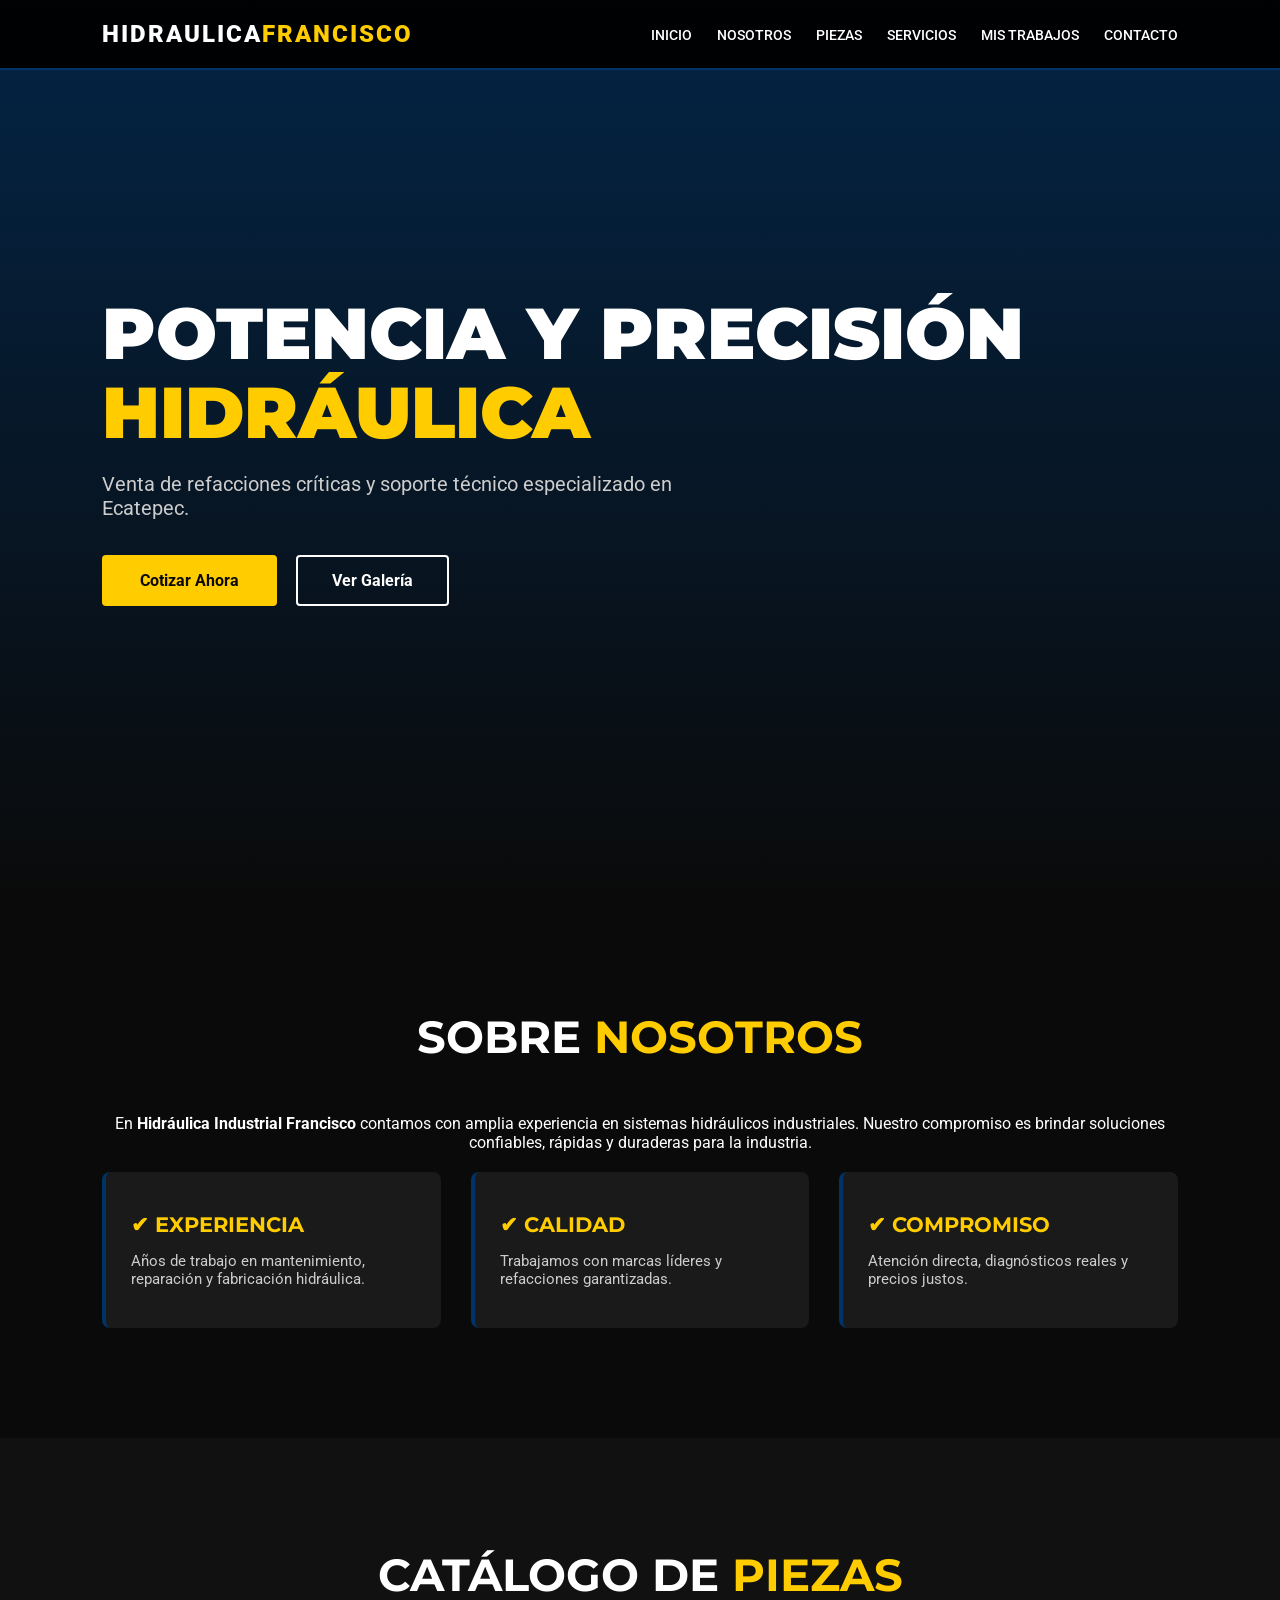
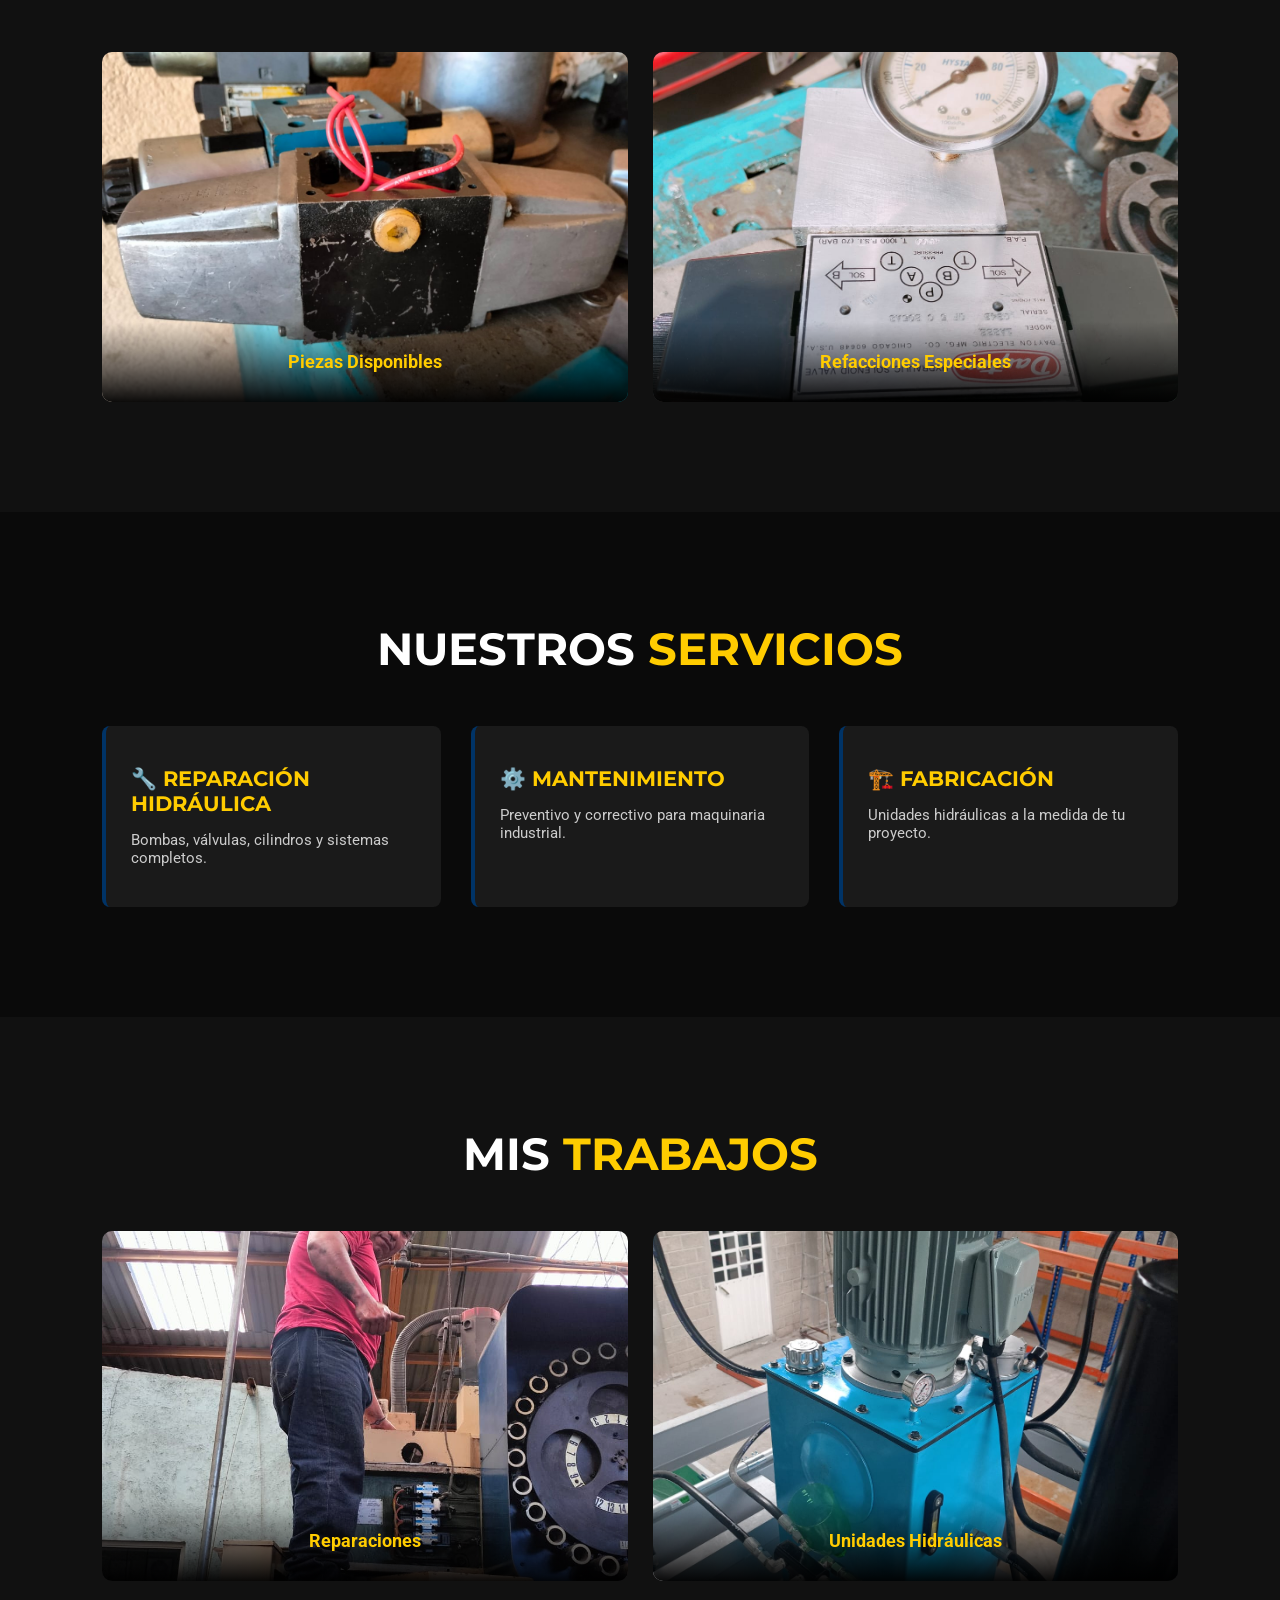
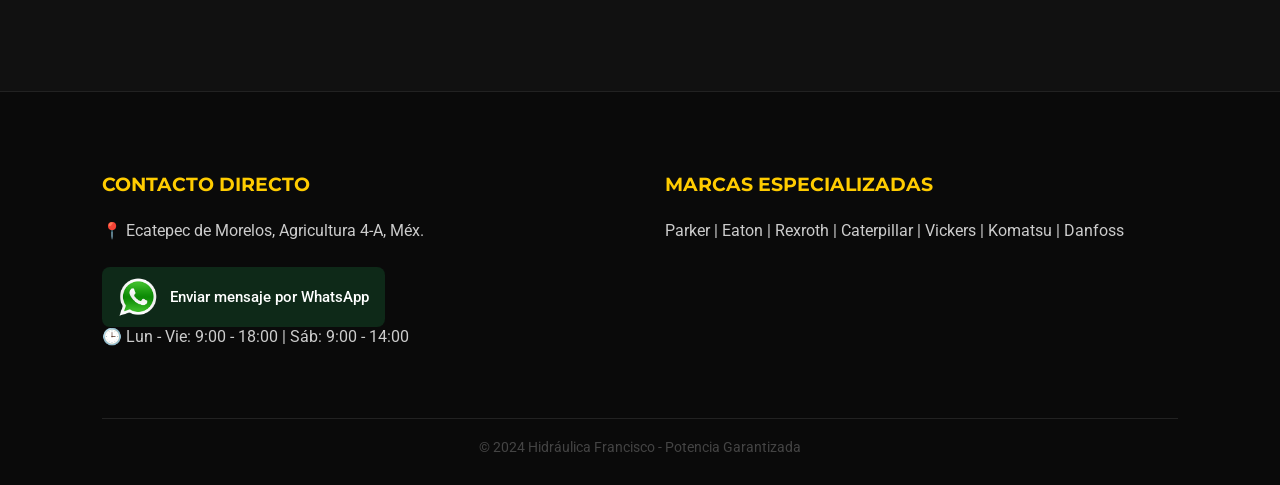
==== index.html @ 28432936 "Rename Index.html to index.html" ====
<!doctype html>
<html lang="es">
  <head>
    <meta charset="UTF-8" />
    <meta name="viewport" content="width=device-width, initial-scale=1.0" />
    <title>Hidráulica Industrial Francisco | Venta y Servicio Técnico</title>

    <!-- TU CSS -->
    <link rel="stylesheet" href="style.css" />

    <!-- FUENTES -->
    <link
      href="https://fonts.googleapis.com/css2?family=Montserrat:wght@700;900&family=Roboto:wght@400;500&display=swap"
      rel="stylesheet"
    />

    <!-- ESTILOS SOLO PARA EL MODAL -->
    <style>
      .modal {
        position: fixed;
        inset: 0;
        background: rgba(0, 0, 0, 0.92);
        display: none;
        align-items: center;
        justify-content: center;
        z-index: 3000;
      }
      .modal.active {
        display: flex;
      }
      .modal img {
        max-width: 90%;
        max-height: 90%;
        border-radius: 12px;
      }
      .modal-close {
        position: absolute;
        top: 20px;
        right: 35px;
        font-size: 45px;
        cursor: pointer;
        color: white;
      }
      .modal-btn {
        position: absolute;
        top: 50%;
        font-size: 65px;
        cursor: pointer;
        color: white;
        user-select: none;
        padding: 10px;
      }
      .prev {
        left: 30px;
      }
      .next {
        right: 30px;
      }
      .gallery-image {
        cursor: pointer;
      }
    </style>
  </head>

  <body>
    <!-- ================= NAV ================= -->
    <nav class="navbar">
      <div class="logo">HIDRAULICA<span class="highlight">FRANCISCO</span></div>
      <ul class="nav-links">
        <li><a href="#inicio">Inicio</a></li>
        <li><a href="#nosotros">Nosotros</a></li>
        <li><a href="#productos">Piezas</a></li>
        <li><a href="#servicios">Servicios</a></li>
        <li><a href="#proyectos">Mis Trabajos</a></li>
        <li><a href="#contacto">Contacto</a></li>
      </ul>
    </nav>

    <!-- ================= HERO ================= -->
    <header id="inicio" class="hero">
      <div class="hero-content">
        <h1>
          POTENCIA Y PRECISIÓN <br /><span class="highlight">HIDRÁULICA</span>
        </h1>
        <p>
          Venta de refacciones críticas y soporte técnico especializado en
          Ecatepec.
        </p>
        <a href="#contacto" class="btn-primary">Cotizar Ahora</a>
        <a href="#proyectos" class="btn-secondary">Ver Galería</a>
      </div>
    </header>

    <!-- ================= NOSOTROS ================= -->
    <section id="nosotros" class="section">
      <div class="container">
        <h2>Sobre <span class="highlight">Nosotros</span></h2>
        <p>
          En <strong>Hidráulica Industrial Francisco</strong> contamos con
          amplia experiencia en sistemas hidráulicos industriales. Nuestro
          compromiso es brindar soluciones confiables, rápidas y duraderas para
          la industria.
        </p>

        <div class="grid-servicios">
          <div class="card-detallada">
            <h3>✔ Experiencia</h3>
            <p>
              Años de trabajo en mantenimiento, reparación y fabricación
              hidráulica.
            </p>
          </div>
          <div class="card-detallada">
            <h3>✔ Calidad</h3>
            <p>Trabajamos con marcas líderes y refacciones garantizadas.</p>
          </div>
          <div class="card-detallada">
            <h3>✔ Compromiso</h3>
            <p>Atención directa, diagnósticos reales y precios justos.</p>
          </div>
        </div>
      </div>
    </section>

    <!-- ================= PRODUCTOS ================= -->
    <section id="productos" class="section dark-bg">
      <div class="container">
        <h2>Catálogo de <span class="highlight">Piezas</span></h2>

        <div class="gallery">
          <div class="gallery-card">
            <img
              class="gallery-image"
              src="img/Piesa1.jpeg"
              data-images="img/Piesa1.jpeg,img/Piesa2.jpeg,img/Piesa3.jpeg,img/Piesa4.jpeg,img/Piesa5.jpeg"
            />
            <div class="overlay">Piezas Disponibles</div>
          </div>

          <div class="gallery-card">
            <img
              class="gallery-image"
              src="img/Piesa15.jpeg"
              data-images="img/Piesa15.jpeg,img/Piesa14.jpeg,img/Piesa13.jpeg"
            />
            <div class="overlay">Refacciones Especiales</div>
          </div>
        </div>
      </div>
    </section>

    <!-- ================= SERVICIOS ================= -->
    <section id="servicios" class="section">
      <div class="container">
        <h2>Nuestros <span class="highlight">Servicios</span></h2>

        <div class="grid-servicios">
          <div class="card-detallada">
            <h3>🔧 Reparación Hidráulica</h3>
            <p>Bombas, válvulas, cilindros y sistemas completos.</p>
          </div>
          <div class="card-detallada">
            <h3>⚙️ Mantenimiento</h3>
            <p>Preventivo y correctivo para maquinaria industrial.</p>
          </div>
          <div class="card-detallada">
            <h3>🏗️ Fabricación</h3>
            <p>Unidades hidráulicas a la medida de tu proyecto.</p>
          </div>
        </div>
      </div>
    </section>

    <!-- ================= PROYECTOS ================= -->
    <section id="proyectos" class="section dark-bg">
      <div class="container">
        <h2>Mis <span class="highlight">Trabajos</span></h2>

        <div class="gallery">
          <div class="gallery-card">
            <img
              class="gallery-image"
              src="img/Reparacion1.jpeg"
              data-images="img/Reparacion1.jpeg,img/Reparacion2.jpeg,img/Reparacion3.jpeg"
            />
            <div class="overlay">Reparaciones</div>
          </div>

          <div class="gallery-card">
            <img
              class="gallery-image"
              src="img/Unidad1.jpeg"
              data-images="img/Unidad1.jpeg,img/Unidad2.jpeg,img/Unidad14.jpeg"
            />
            <div class="overlay">Unidades Hidráulicas</div>
          </div>
        </div>
      </div>
    </section>

    <!-- ================= MODAL ================= -->
    <div class="modal" id="modal">
      <span class="modal-close" id="closeModal">&times;</span>
      <span class="modal-btn prev" id="prev">&#10094;</span>
      <img id="modalImage" />
      <span class="modal-btn next" id="next">&#10095;</span>
    </div>

    <!-- ================= JS ================= -->
    <script>
      const modal = document.getElementById("modal");
      const modalImage = document.getElementById("modalImage");
      const closeModal = document.getElementById("closeModal");
      const nextBtn = document.getElementById("next");
      const prevBtn = document.getElementById("prev");

      let images = [];
      let index = 0;

      document.querySelectorAll(".gallery-image").forEach((img) => {
        img.addEventListener("click", () => {
          images = img.dataset.images.split(",");
          index = 0;
          modalImage.src = images[index];
          modal.classList.add("active");
        });
      });

      nextBtn.onclick = () => {
        index = (index + 1) % images.length;
        modalImage.src = images[index];
      };

      prevBtn.onclick = () => {
        index = (index - 1 + images.length) % images.length;
        modalImage.src = images[index];
      };

      closeModal.onclick = () => modal.classList.remove("active");
      modal.onclick = (e) =>
        e.target === modal && modal.classList.remove("active");
    </script>
    <footer id="contacto">
      <div class="footer-grid">
        <div class="footer-item">
          <h3>Contacto Directo</h3>

          <p>📍 Ecatepec de Morelos, Agricultura 4-A, Méx.</p>

          <!-- WhatsApp con imagen -->
          <a
            href="https://wa.me/5215514035647?text=Hola%20me%20gustaría%20recibir%20información%20sobre%20sus%20servicios"
            target="_blank"
            class="whatsapp-link"
          >
            <img src="img/whatsapp.png" alt="WhatsApp" />
            <span>Enviar mensaje por WhatsApp</span>
          </a>

          <p>🕒 Lun - Vie: 9:00 - 18:00 | Sáb: 9:00 - 14:00</p>
        </div>

        <div class="footer-item">
          <h3>Marcas Especializadas</h3>
          <p>
            Parker | Eaton | Rexroth | Caterpillar | Vickers | Komatsu | Danfoss
          </p>
        </div>
      </div>

      <div class="footer-bottom">
        &copy; 2024 Hidráulica Francisco - Potencia Garantizada
      </div>
    </footer>
  </body>
</html>
---- style.css ----
/* =============================================
   VARIABLES Y CONFIGURACIÓN INICIAL
   ============================================= */
:root {
    --principal: #003366;    /* Azul fuerte industrial */
    --acentos: #ffcc00;      /* Amarillo maquinaria */
    --oscuro: #0a0a0a;       /* Fondo oscuro */
    --gris-seccion: #111111; /* Variación de fondo */
    --texto-blanco: #ffffff;
    --texto-gris: #cccccc;
}

* { margin: 0; padding: 0; box-sizing: border-box; }

body {
    font-family: 'Roboto', sans-serif;
    background-color: var(--oscuro);
    color: var(--texto-blanco);
    scroll-behavior: smooth;
}

h1, h2, h3 { font-family: 'Montserrat', sans-serif; text-transform: uppercase; }
.highlight { color: var(--acentos); }

/* =============================================
   NAVEGACIÓN
   ============================================= */
.navbar {
    display: flex;
    justify-content: space-between;
    align-items: center;
    padding: 20px 8%;
    background: rgba(0, 0, 0, 0.95);
    position: fixed;
    width: 100%;
    top: 0;
    z-index: 1000;
    border-bottom: 2px solid var(--principal);
}

.logo { font-size: 1.5rem; font-weight: 900; letter-spacing: 2px; }

.nav-links { list-style: none; display: flex; }
.nav-links li { margin-left: 25px; }
.nav-links a {
    text-decoration: none;
    color: var(--texto-blanco);
    font-weight: 500;
    font-size: 0.85rem;
    transition: 0.3s;
    text-transform: uppercase;
}
.nav-links a:hover { color: var(--acentos); }

/* =============================================
   HERO SECTION
   ============================================= */
.hero {
    height: 100vh;
    background: linear-gradient(rgba(0, 51, 102, 0.65), rgba(10, 10, 10, 0.95)), 
                url('https://images.unsplash.com/photo-1581092160607-ee22621dd758?q=80&w=1920');
    background-size: cover;
    background-position: center;
    display: flex;
    align-items: center;
    padding: 0 8%;
}

.hero-content h1 { font-size: 4.5rem; line-height: 1.1; margin-bottom: 20px; font-weight: 900; }
.hero-content p { font-size: 1.25rem; color: var(--texto-gris); max-width: 650px; margin-bottom: 35px; }

.btn-primary {
    background: var(--acentos);
    color: var(--oscuro);
    padding: 16px 38px;
    text-decoration: none;
    font-weight: bold;
    border-radius: 4px;
    margin-right: 15px;
    display: inline-block;
    transition: 0.3s;
}

.btn-secondary {
    border: 2px solid var(--texto-blanco);
    color: var(--texto-blanco);
    padding: 14px 34px;
    text-decoration: none;
    font-weight: bold;
    border-radius: 4px;
    display: inline-block;
    transition: 0.3s;
}

.btn-primary:hover { background: #e6b800; transform: translateY(-3px); }
.btn-secondary:hover { background: var(--texto-blanco); color: var(--oscuro); }

/* =============================================
   ESTRUCTURA DE SECCIONES Y CARDS
   ============================================= */
.section { padding: 110px 8%; text-align: center; }
.dark-bg { background-color: var(--gris-seccion); }
.container h2 { font-size: 2.8rem; margin-bottom: 50px; }

.grid-servicios {
    display: grid;
    grid-template-columns: repeat(auto-fit, minmax(280px, 1fr));
    gap: 30px;
    margin-top: 20px;
}

.card-detallada {
    background: #1a1a1a;
    padding: 40px 25px;
    border-radius: 8px;
    border-left: 4px solid var(--principal);
    text-align: left;
    transition: 0.3s;
}

.card-detallada:hover { transform: scale(1.03); border-left-color: var(--acentos); }
.card-detallada h3 { margin-bottom: 15px; font-size: 1.3rem; color: var(--acentos); }
.card-detallada p { color: var(--texto-gris); font-size: 0.95rem; }

.servicio-box {
    background: transparent;
    padding: 30px;
    border: 1px solid #333;
    border-radius: 12px;
}

.icon-wrap { font-size: 3rem; margin-bottom: 20px; display: block; }

/* =============================================
   GALERÍA
   ============================================= */
.gallery {
    display: grid;
    grid-template-columns: repeat(auto-fit, minmax(320px, 1fr));
    gap: 25px;
}

.gallery-card {
    position: relative;
    height: 350px;
    border-radius: 10px;
    overflow: hidden;
    background: #222;
}

.gallery-card img {
    width: 100%; height: 100%; object-fit: cover; transition: 0.6s ease;
}

.gallery-card:hover img { transform: scale(1.15); filter: brightness(0.6); }

.overlay {
    position: absolute;
    bottom: 0;
    background: linear-gradient(transparent, rgba(0,0,0,0.95));
    width: 100%;
    padding: 30px 20px;
    font-weight: bold;
    color: var(--acentos);
    font-size: 1.1rem;
}

/* =============================================
   WHATSAPP Y FOOTER
   ============================================= */
.whatsapp-float {
    position: fixed; width: 65px; height: 65px; bottom: 30px; right: 30px;
    background-color: #25d366; border-radius: 50px; display: flex;
    align-items: center; justify-content: center; z-index: 1000;
    box-shadow: 0 4px 15px rgba(0,0,0,0.6); transition: 0.3s;
}
.whatsapp-float:hover { transform: scale(1.1); background-color: #128c7e; }
.whatsapp-float img { width: 38px; }

footer { background: var(--oscuro); border-top: 1px solid #222; padding: 80px 8% 30px; text-align: left; }
.footer-grid { display: grid; grid-template-columns: repeat(auto-fit, minmax(280px, 1fr)); gap: 50px; }
.footer-item h3 { color: var(--acentos); margin-bottom: 25px; font-size: 1.2rem; }
.footer-item p { margin-bottom: 12px; color: var(--texto-gris); }
.footer-bottom { text-align: center; margin-top: 60px; font-size: 0.85rem; color: #444; border-top: 1px solid #222; padding-top: 20px; }

/* =============================================
   RESPONSIVE
   ============================================= */
@media screen and (max-width: 768px) {
    .hero-content h1 { font-size: 2.8rem; }
    .nav-links { display: none; } 
    .section { padding: 60px 5%; }
}
/* =============================================
   MODAL GALERÍA
   ============================================= */

.modal {
    position: fixed;
    inset: 0;
    background: rgba(0,0,0,0.92);
    display: none;
    align-items: center;
    justify-content: center;
    z-index: 2000;
}

.modal.active {
    display: flex;
}

.modal img {
    max-width: 90%;
    max-height: 90%;
    border-radius: 12px;
}

.modal-close {
    position: absolute;
    top: 20px;
    right: 35px;
    font-size: 45px;
    cursor: pointer;
    color: white;
}

.modal-btn {
    position: absolute;
    top: 50%;
    font-size: 65px;
    cursor: pointer;
    color: white;
    user-select: none;
    padding: 10px;
}

.modal-btn.prev { left: 30px; }
.modal-btn.next { right: 30px; }

.gallery-image {
    cursor: pointer;
}
/* =============================================
   WHATSAPP EN APARTADO CONTACTO (FOOTER)
   ============================================= */

.whatsapp-link {
    display: inline-flex;
    align-items: center;
    gap: 12px;
    margin-top: 15px;
    padding: 10px 16px;
    border-radius: 8px;
    background: rgba(37, 211, 102, 0.15);
    text-decoration: none;
    color: var(--texto-blanco);
    font-weight: 500;
    transition: all 0.3s ease;
}

.whatsapp-link img {
    width: 40px;          
    height: 40px;
    object-fit: contain;
}

.whatsapp-link span {
    font-size: 0.95rem;
}

.whatsapp-link:hover {
    background: #25d366;
    color: #0a0a0a;
    transform: translateY(-2px);
    box-shadow: 0 6px 18px rgba(0,0,0,0.5);
}

.whatsapp-link:hover img {
    transform: scale(1.1);
}
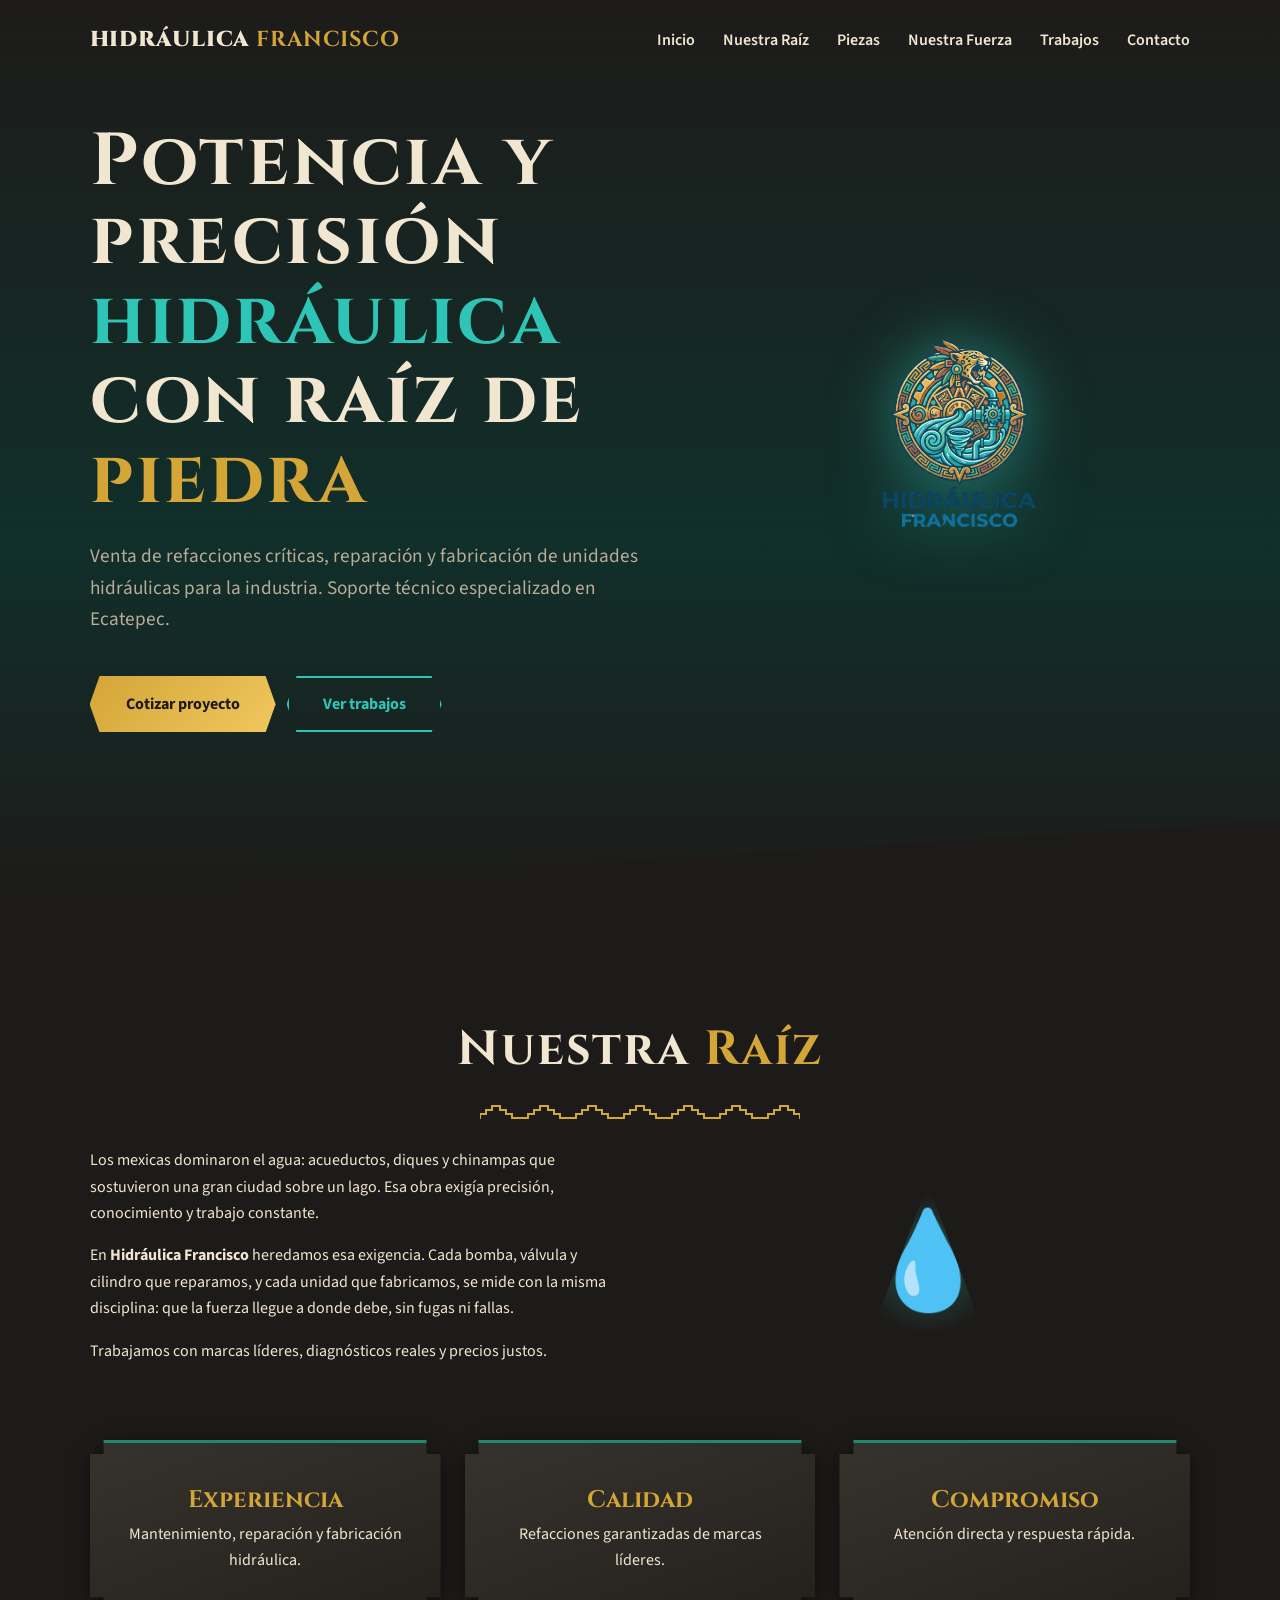
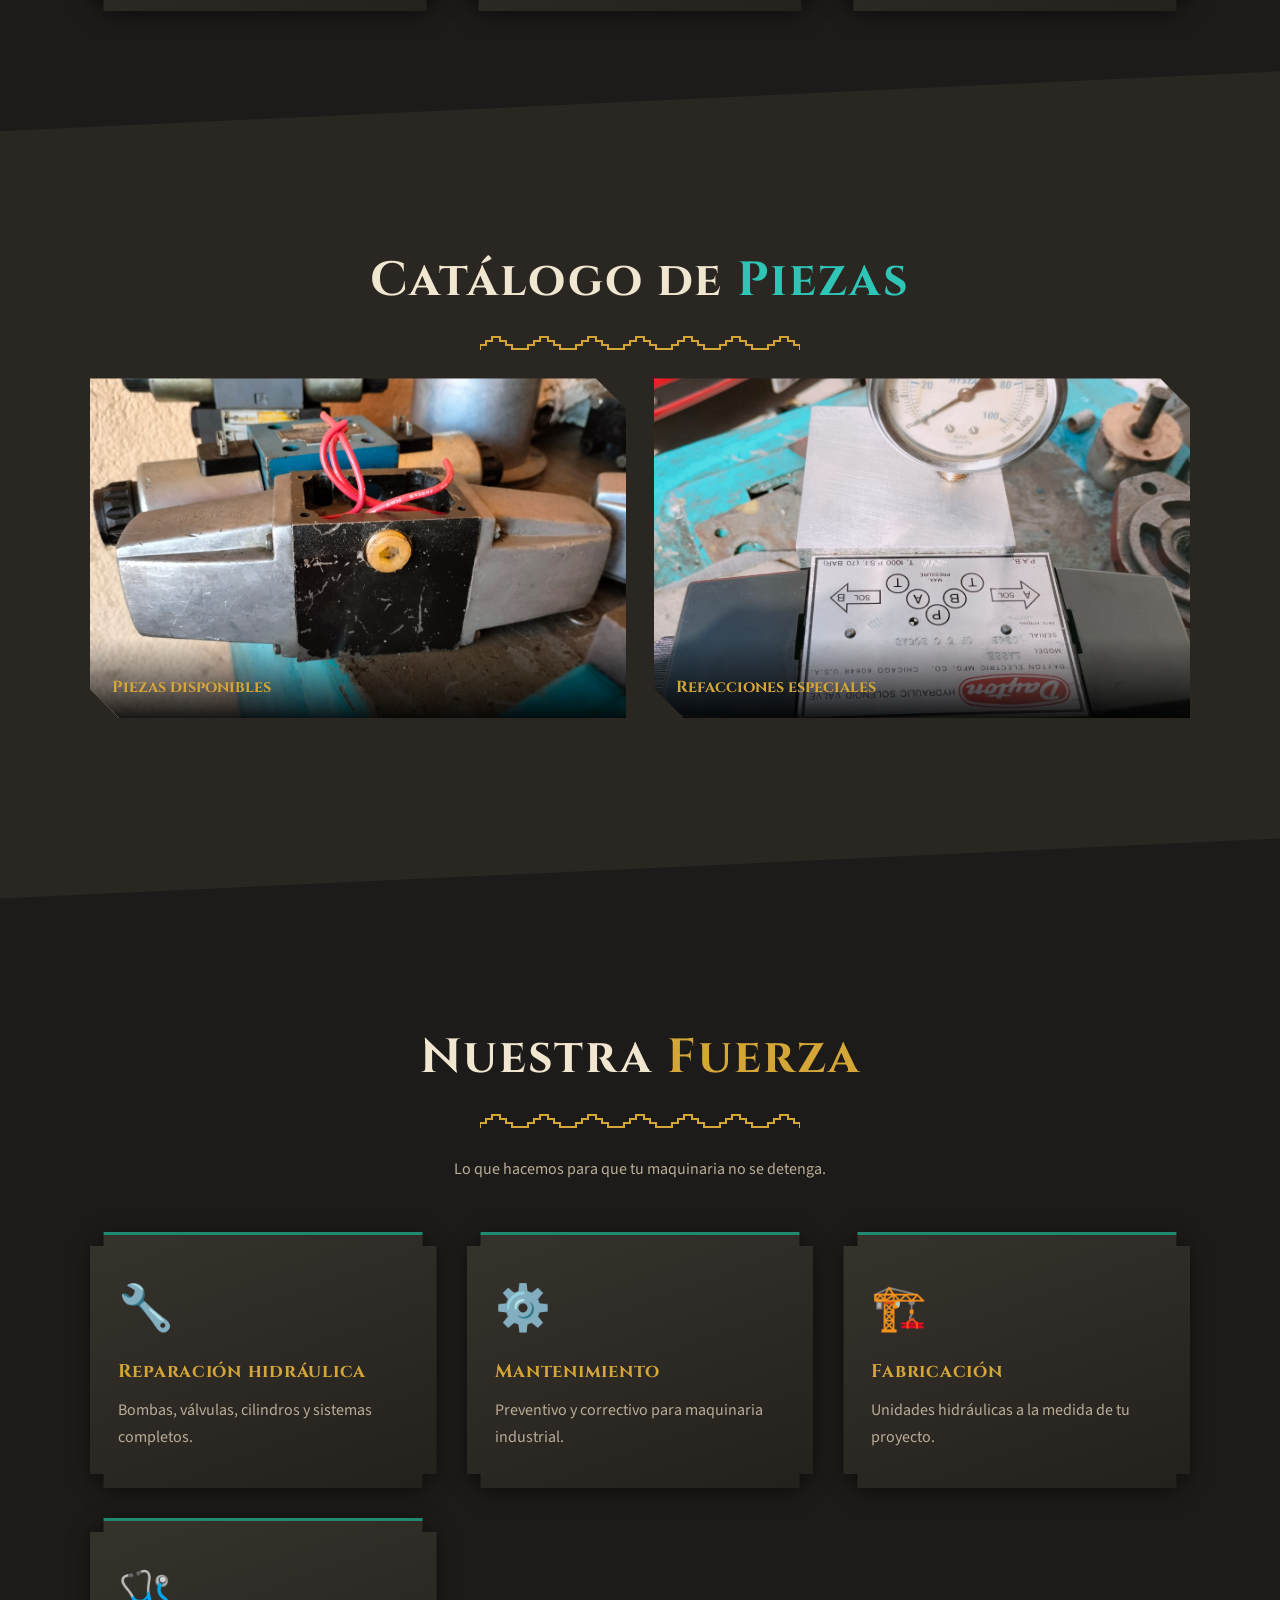
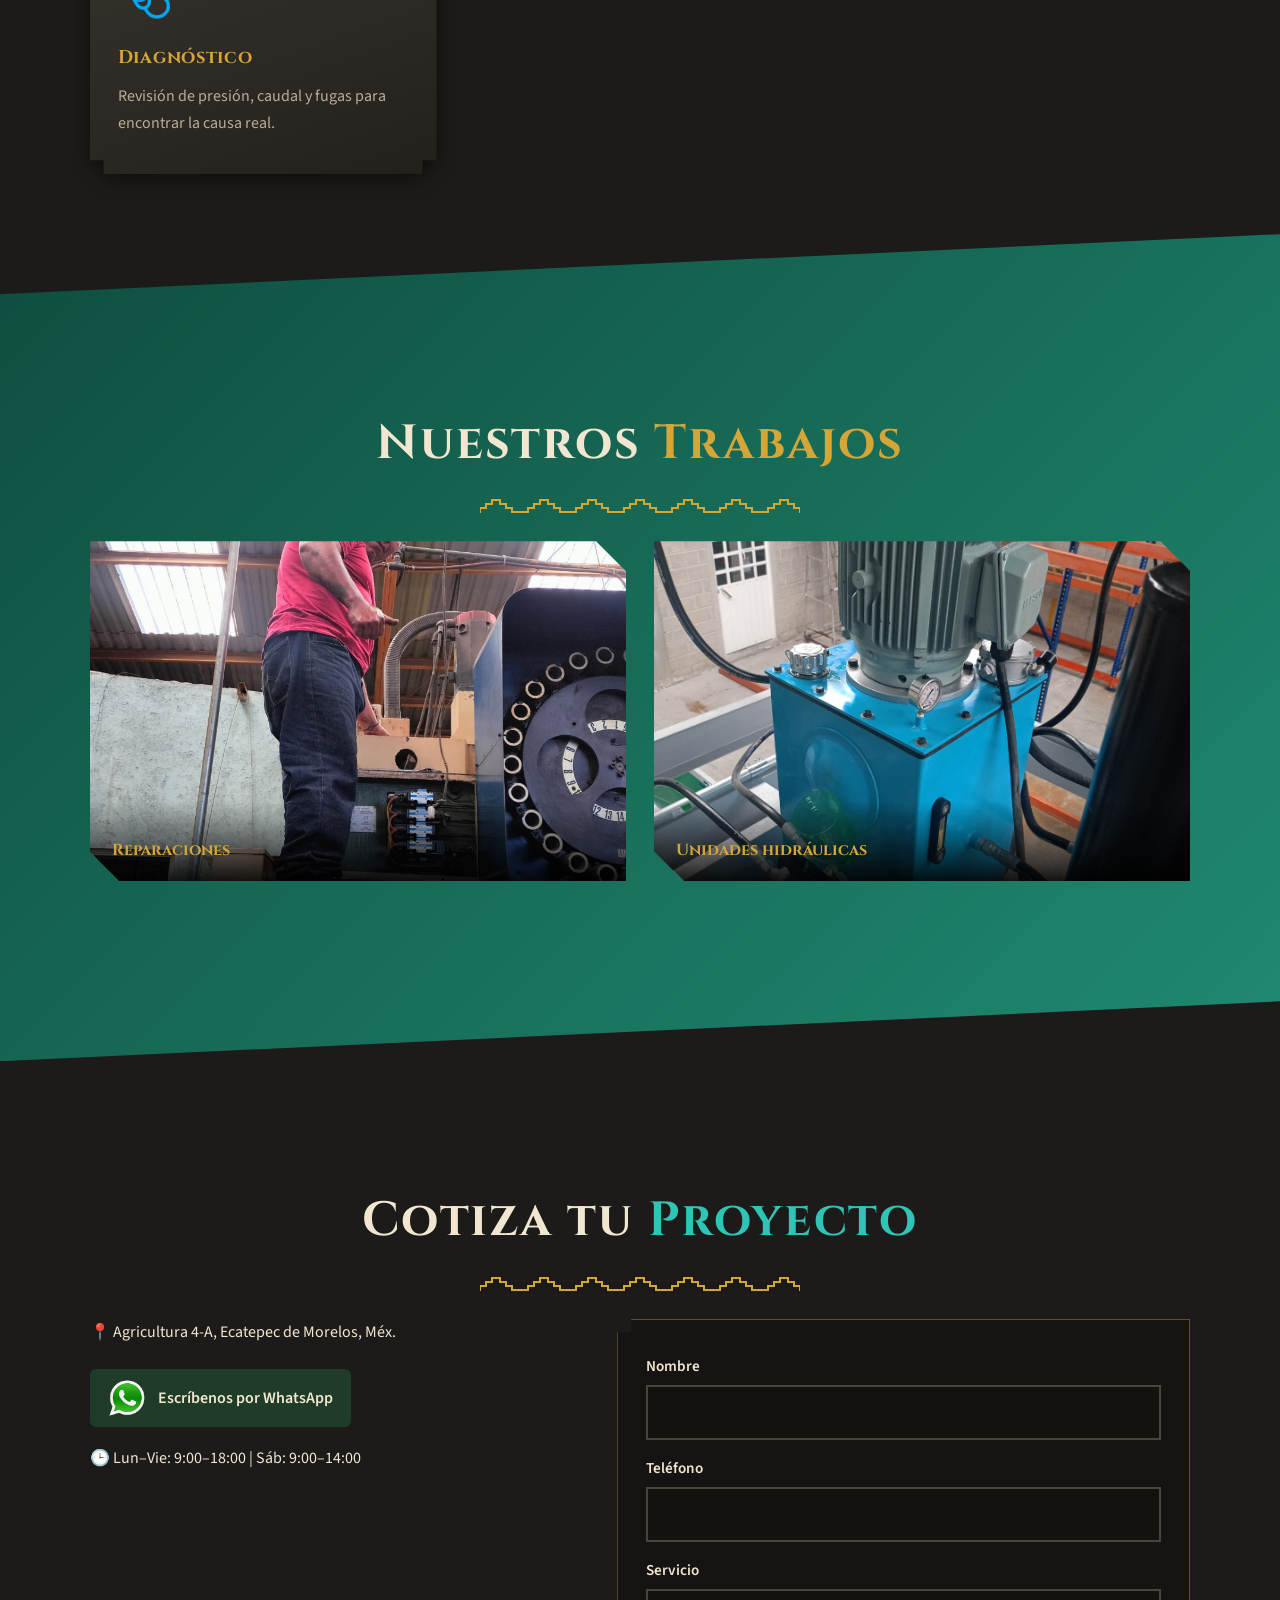
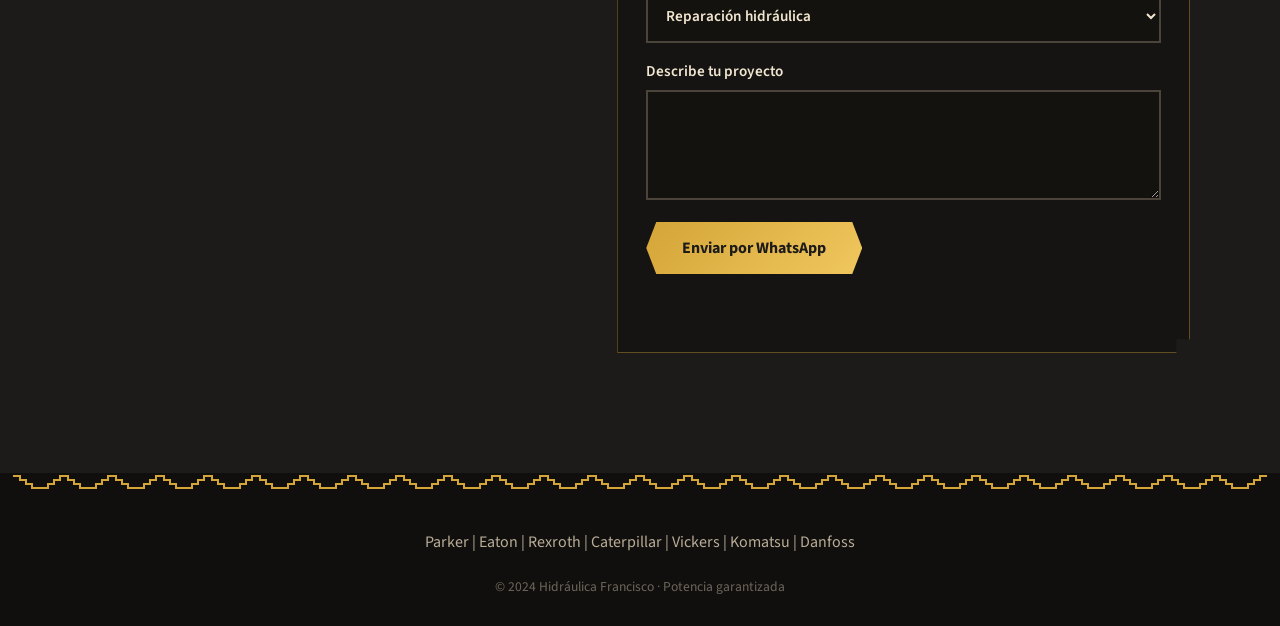
==== commit 1bab7cf9: "Colores y estilo" ====
--- a/index.html
+++ b/index.html
@@ -1,276 +1,205 @@
 <!doctype html>
 <html lang="es">
-  <head>
-    <meta charset="UTF-8" />
-    <meta name="viewport" content="width=device-width, initial-scale=1.0" />
-    <title>Hidráulica Industrial Francisco | Venta y Servicio Técnico</title>
-
-    <!-- TU CSS -->
-    <link rel="stylesheet" href="style.css" />
-
-    <!-- FUENTES -->
-    <link
-      href="https://fonts.googleapis.com/css2?family=Montserrat:wght@700;900&family=Roboto:wght@400;500&display=swap"
-      rel="stylesheet"
-    />
-
-    <!-- ESTILOS SOLO PARA EL MODAL -->
-    <style>
-      .modal {
-        position: fixed;
-        inset: 0;
-        background: rgba(0, 0, 0, 0.92);
-        display: none;
-        align-items: center;
-        justify-content: center;
-        z-index: 3000;
-      }
-      .modal.active {
-        display: flex;
-      }
-      .modal img {
-        max-width: 90%;
-        max-height: 90%;
-        border-radius: 12px;
-      }
-      .modal-close {
-        position: absolute;
-        top: 20px;
-        right: 35px;
-        font-size: 45px;
-        cursor: pointer;
-        color: white;
-      }
-      .modal-btn {
-        position: absolute;
-        top: 50%;
-        font-size: 65px;
-        cursor: pointer;
-        color: white;
-        user-select: none;
-        padding: 10px;
-      }
-      .prev {
-        left: 30px;
-      }
-      .next {
-        right: 30px;
-      }
-      .gallery-image {
-        cursor: pointer;
-      }
-    </style>
-  </head>
-
-  <body>
-    <!-- ================= NAV ================= -->
-    <nav class="navbar">
-      <div class="logo">HIDRAULICA<span class="highlight">FRANCISCO</span></div>
-      <ul class="nav-links">
-        <li><a href="#inicio">Inicio</a></li>
-        <li><a href="#nosotros">Nosotros</a></li>
-        <li><a href="#productos">Piezas</a></li>
-        <li><a href="#servicios">Servicios</a></li>
-        <li><a href="#proyectos">Mis Trabajos</a></li>
-        <li><a href="#contacto">Contacto</a></li>
-      </ul>
-    </nav>
-
-    <!-- ================= HERO ================= -->
-    <header id="inicio" class="hero">
-      <div class="hero-content">
-        <h1>
-          POTENCIA Y PRECISIÓN <br /><span class="highlight">HIDRÁULICA</span>
-        </h1>
-        <p>
-          Venta de refacciones críticas y soporte técnico especializado en
-          Ecatepec.
-        </p>
-        <a href="#contacto" class="btn-primary">Cotizar Ahora</a>
-        <a href="#proyectos" class="btn-secondary">Ver Galería</a>
-      </div>
-    </header>
-
-    <!-- ================= NOSOTROS ================= -->
-    <section id="nosotros" class="section">
-      <div class="container">
-        <h2>Sobre <span class="highlight">Nosotros</span></h2>
-        <p>
-          En <strong>Hidráulica Industrial Francisco</strong> contamos con
-          amplia experiencia en sistemas hidráulicos industriales. Nuestro
-          compromiso es brindar soluciones confiables, rápidas y duraderas para
-          la industria.
-        </p>
-
-        <div class="grid-servicios">
-          <div class="card-detallada">
-            <h3>✔ Experiencia</h3>
-            <p>
-              Años de trabajo en mantenimiento, reparación y fabricación
-              hidráulica.
-            </p>
-          </div>
-          <div class="card-detallada">
-            <h3>✔ Calidad</h3>
-            <p>Trabajamos con marcas líderes y refacciones garantizadas.</p>
-          </div>
-          <div class="card-detallada">
-            <h3>✔ Compromiso</h3>
-            <p>Atención directa, diagnósticos reales y precios justos.</p>
-          </div>
-        </div>
-      </div>
-    </section>
-
-    <!-- ================= PRODUCTOS ================= -->
-    <section id="productos" class="section dark-bg">
-      <div class="container">
-        <h2>Catálogo de <span class="highlight">Piezas</span></h2>
-
-        <div class="gallery">
-          <div class="gallery-card">
-            <img
-              class="gallery-image"
-              src="img/Piesa1.jpeg"
-              data-images="img/Piesa1.jpeg,img/Piesa2.jpeg,img/Piesa3.jpeg,img/Piesa4.jpeg,img/Piesa5.jpeg"
-            />
-            <div class="overlay">Piezas Disponibles</div>
-          </div>
-
-          <div class="gallery-card">
-            <img
-              class="gallery-image"
-              src="img/Piesa15.jpeg"
-              data-images="img/Piesa15.jpeg,img/Piesa14.jpeg,img/Piesa13.jpeg"
-            />
-            <div class="overlay">Refacciones Especiales</div>
-          </div>
-        </div>
-      </div>
-    </section>
-
-    <!-- ================= SERVICIOS ================= -->
-    <section id="servicios" class="section">
-      <div class="container">
-        <h2>Nuestros <span class="highlight">Servicios</span></h2>
-
-        <div class="grid-servicios">
-          <div class="card-detallada">
-            <h3>🔧 Reparación Hidráulica</h3>
-            <p>Bombas, válvulas, cilindros y sistemas completos.</p>
-          </div>
-          <div class="card-detallada">
-            <h3>⚙️ Mantenimiento</h3>
-            <p>Preventivo y correctivo para maquinaria industrial.</p>
-          </div>
-          <div class="card-detallada">
-            <h3>🏗️ Fabricación</h3>
-            <p>Unidades hidráulicas a la medida de tu proyecto.</p>
-          </div>
-        </div>
-      </div>
-    </section>
-
-    <!-- ================= PROYECTOS ================= -->
-    <section id="proyectos" class="section dark-bg">
-      <div class="container">
-        <h2>Mis <span class="highlight">Trabajos</span></h2>
-
-        <div class="gallery">
-          <div class="gallery-card">
-            <img
-              class="gallery-image"
-              src="img/Reparacion1.jpeg"
-              data-images="img/Reparacion1.jpeg,img/Reparacion2.jpeg,img/Reparacion3.jpeg"
-            />
-            <div class="overlay">Reparaciones</div>
-          </div>
-
-          <div class="gallery-card">
-            <img
-              class="gallery-image"
-              src="img/Unidad1.jpeg"
-              data-images="img/Unidad1.jpeg,img/Unidad2.jpeg,img/Unidad14.jpeg"
-            />
-            <div class="overlay">Unidades Hidráulicas</div>
-          </div>
-        </div>
-      </div>
-    </section>
-
-    <!-- ================= MODAL ================= -->
-    <div class="modal" id="modal">
-      <span class="modal-close" id="closeModal">&times;</span>
-      <span class="modal-btn prev" id="prev">&#10094;</span>
-      <img id="modalImage" />
-      <span class="modal-btn next" id="next">&#10095;</span>
-    </div>
-
-    <!-- ================= JS ================= -->
-    <script>
-      const modal = document.getElementById("modal");
-      const modalImage = document.getElementById("modalImage");
-      const closeModal = document.getElementById("closeModal");
-      const nextBtn = document.getElementById("next");
-      const prevBtn = document.getElementById("prev");
-
-      let images = [];
-      let index = 0;
-
-      document.querySelectorAll(".gallery-image").forEach((img) => {
-        img.addEventListener("click", () => {
-          images = img.dataset.images.split(",");
-          index = 0;
-          modalImage.src = images[index];
-          modal.classList.add("active");
-        });
-      });
-
-      nextBtn.onclick = () => {
-        index = (index + 1) % images.length;
-        modalImage.src = images[index];
-      };
-
-      prevBtn.onclick = () => {
-        index = (index - 1 + images.length) % images.length;
-        modalImage.src = images[index];
-      };
-
-      closeModal.onclick = () => modal.classList.remove("active");
-      modal.onclick = (e) =>
-        e.target === modal && modal.classList.remove("active");
-    </script>
-    <footer id="contacto">
-      <div class="footer-grid">
-        <div class="footer-item">
-          <h3>Contacto Directo</h3>
-
-          <p>📍 Ecatepec de Morelos, Agricultura 4-A, Méx.</p>
-
-          <!-- WhatsApp con imagen -->
-          <a
-            href="https://wa.me/5215514035647?text=Hola%20me%20gustaría%20recibir%20información%20sobre%20sus%20servicios"
-            target="_blank"
-            class="whatsapp-link"
-          >
-            <img src="img/whatsapp.png" alt="WhatsApp" />
-            <span>Enviar mensaje por WhatsApp</span>
+<head>
+  <meta charset="UTF-8" />
+  <meta name="viewport" content="width=device-width, initial-scale=1.0" />
+  <title>Hidráulica Francisco | Venta y Servicio Técnico en Ecatepec</title>
+  <meta name="description" content="Refacciones, reparación, mantenimiento y fabricación de unidades hidráulicas industriales en Ecatepec de Morelos." />
+  <link rel="preconnect" href="https://fonts.googleapis.com" />
+  <link href="https://fonts.googleapis.com/css2?family=Cinzel:wght@500;700;900&family=Source+Sans+3:wght@400;600;700&display=swap" rel="stylesheet" />
+  <link rel="stylesheet" href="style.css" />
+</head>
+<body>
+
+  <!-- ============ NAV ============ -->
+  <nav class="navbar" id="navbar">
+    <a href="#inicio" class="logo">HIDRÁULICA <b>FRANCISCO</b></a>
+    <button class="menu-btn" id="menuBtn" aria-label="Abrir menú" aria-expanded="false">&#9776;</button>
+    <ul class="nav-links" id="navLinks">
+      <li><a href="#inicio">Inicio</a></li>
+      <li><a href="#raiz">Nuestra Raíz</a></li>
+      <li><a href="#piezas">Piezas</a></li>
+      <li><a href="#fuerza">Nuestra Fuerza</a></li>
+      <li><a href="#trabajos">Trabajos</a></li>
+      <li><a href="#contacto">Contacto</a></li>
+    </ul>
+  </nav>
+
+  <!-- ============ HERO ============ -->
+  <header id="inicio" class="hero">
+    <div>
+      <h1>Potencia y precisión <span class="turq">hidráulica</span> con raíz de <span class="oro">piedra</span></h1>
+      <p>Venta de refacciones críticas, reparación y fabricación de unidades hidráulicas para la industria. Soporte técnico especializado en Ecatepec.</p>
+      <span class="btn-wrap"><a href="#contacto" class="btn btn-oro">Cotizar proyecto</a></span>
+      <span class="btn-wrap t"><a href="#trabajos" class="btn btn-turq">Ver trabajos</a></span>
+    </div>
+    <!-- Logo corporativo -->
+    <img class="hero-emblema" src="img/Logo.png" alt="Logo de Hidráulica Francisco" />
+  </header>
+
+  <!-- ============ NUESTRA RAÍZ ============ -->
+  <section id="raiz" class="section diag-top">
+    <div class="container">
+      <h2 class="reveal">Nuestra <span class="oro">Raíz</span></h2>
+      <div class="greca-linea reveal"></div>
+      <div class="raiz">
+        <div class="reveal">
+          <p>Los mexicas dominaron el agua: acueductos, diques y chinampas que sostuvieron una gran ciudad sobre un lago. Esa obra exigía precisión, conocimiento y trabajo constante.</p>
+          <p>En <strong>Hidráulica Francisco</strong> heredamos esa exigencia. Cada bomba, válvula y cilindro que reparamos, y cada unidad que fabricamos, se mide con la misma disciplina: que la fuerza llegue a donde debe, sin fugas ni fallas.</p>
+          <p>Trabajamos con marcas líderes, diagnósticos reales y precios justos.</p>
+        </div>
+        <div class="raiz-visual reveal" aria-hidden="true">💧</div>
+      </div>
+      <div class="stats">
+        <div class="card reveal"><div class="card-in"><strong>Experiencia</strong>Mantenimiento, reparación y fabricación hidráulica.</div></div>
+        <div class="card reveal"><div class="card-in"><strong>Calidad</strong>Refacciones garantizadas de marcas líderes.</div></div>
+        <div class="card reveal"><div class="card-in"><strong>Compromiso</strong>Atención directa y respuesta rápida.</div></div>
+      </div>
+    </div>
+  </section>
+
+  <!-- ============ PIEZAS ============ -->
+  <section id="piezas" class="section piedra-2 diag-both">
+    <div class="container">
+      <h2 class="reveal">Catálogo de <span class="turq">Piezas</span></h2>
+      <div class="greca-linea reveal"></div>
+      <div class="gallery">
+        <div class="gallery-card reveal">
+          <img class="gallery-image" loading="lazy" alt="Piezas hidráulicas disponibles" src="img/Piesa1.jpeg"
+               data-images="img/Piesa1.jpeg,img/Piesa2.jpeg,img/Piesa3.jpeg,img/Piesa4.jpeg,img/Piesa5.jpeg" />
+          <div class="overlay">Piezas disponibles</div>
+        </div>
+        <div class="gallery-card reveal">
+          <img class="gallery-image" loading="lazy" alt="Refacciones especiales" src="img/Piesa15.jpeg"
+               data-images="img/Piesa15.jpeg,img/Piesa14.jpeg,img/Piesa13.jpeg" />
+          <div class="overlay">Refacciones especiales</div>
+        </div>
+      </div>
+    </div>
+  </section>
+
+  <!-- ============ NUESTRA FUERZA ============ -->
+  <section id="fuerza" class="section">
+    <div class="container">
+      <h2 class="reveal">Nuestra <span class="oro">Fuerza</span></h2>
+      <div class="greca-linea reveal"></div>
+      <p class="lead reveal">Lo que hacemos para que tu maquinaria no se detenga.</p>
+      <div class="grid">
+        <article class="card reveal"><div class="card-in"><span class="icono">🔧</span><h3>Reparación hidráulica</h3><p>Bombas, válvulas, cilindros y sistemas completos.</p></div></article>
+        <article class="card reveal"><div class="card-in"><span class="icono">⚙️</span><h3>Mantenimiento</h3><p>Preventivo y correctivo para maquinaria industrial.</p></div></article>
+        <article class="card reveal"><div class="card-in"><span class="icono">🏗️</span><h3>Fabricación</h3><p>Unidades hidráulicas a la medida de tu proyecto.</p></div></article>
+        <article class="card reveal"><div class="card-in"><span class="icono">🩺</span><h3>Diagnóstico</h3><p>Revisión de presión, caudal y fugas para encontrar la causa real.</p></div></article>
+      </div>
+    </div>
+  </section>
+
+  <!-- ============ TRABAJOS ============ -->
+  <section id="trabajos" class="section jade-bg diag-both">
+    <div class="container">
+      <h2 class="reveal">Nuestros <span class="oro">Trabajos</span></h2>
+      <div class="greca-linea reveal"></div>
+      <div class="gallery">
+        <div class="gallery-card reveal">
+          <img class="gallery-image" loading="lazy" alt="Reparaciones hidráulicas" src="img/Reparacion1.jpeg"
+               data-images="img/Reparacion1.jpeg,img/Reparacion2.jpeg,img/Reparacion3.jpeg" />
+          <div class="overlay">Reparaciones</div>
+        </div>
+        <div class="gallery-card reveal">
+          <img class="gallery-image" loading="lazy" alt="Unidades hidráulicas fabricadas" src="img/Unidad1.jpeg"
+               data-images="img/Unidad1.jpeg,img/Unidad2.jpeg,img/Unidad14.jpeg" />
+          <div class="overlay">Unidades hidráulicas</div>
+        </div>
+      </div>
+    </div>
+  </section>
+
+  <!-- ============ CONTACTO ============ -->
+  <section id="contacto" class="section">
+    <div class="container">
+      <h2 class="reveal">Cotiza tu <span class="turq">Proyecto</span></h2>
+      <div class="greca-linea reveal"></div>
+      <div class="contacto-grid">
+        <div class="info-contacto reveal">
+          <p>📍 Agricultura 4-A, Ecatepec de Morelos, Méx.</p>
+          <a class="wa-link" target="_blank" rel="noopener"
+             href="https://wa.me/5215514035647?text=Hola%20me%20gustar%C3%ADa%20recibir%20informaci%C3%B3n%20sobre%20sus%20servicios">
+            <img src="img/whatsapp.png" alt="" /> <span>Escríbenos por WhatsApp</span>
           </a>
-
-          <p>🕒 Lun - Vie: 9:00 - 18:00 | Sáb: 9:00 - 14:00</p>
-        </div>
-
-        <div class="footer-item">
-          <h3>Marcas Especializadas</h3>
-          <p>
-            Parker | Eaton | Rexroth | Caterpillar | Vickers | Komatsu | Danfoss
-          </p>
-        </div>
-      </div>
-
-      <div class="footer-bottom">
-        &copy; 2024 Hidráulica Francisco - Potencia Garantizada
-      </div>
-    </footer>
-  </body>
-</html>
+          <p>🕒 Lun–Vie: 9:00–18:00 | Sáb: 9:00–14:00</p>
+        </div>
+
+        <form id="cotForm" class="reveal" novalidate>
+          <label>Nombre <input type="text" id="nombre" required autocomplete="name" /></label>
+          <label>Teléfono <input type="tel" id="tel" required autocomplete="tel" /></label>
+          <label>Servicio
+            <select id="servicio">
+              <option>Reparación hidráulica</option>
+              <option>Mantenimiento</option>
+              <option>Fabricación de unidad</option>
+              <option>Compra de refacciones</option>
+            </select>
+          </label>
+          <label>Describe tu proyecto <textarea id="msg" required></textarea></label>
+          <span class="btn-wrap"><button type="submit" class="btn btn-oro">Enviar por WhatsApp</button></span>
+          <p class="estado" id="estado" role="status"></p>
+        </form>
+      </div>
+    </div>
+  </section>
+
+  <footer>
+    <div class="greca-linea"></div>
+    <p class="marcas">Parker | Eaton | Rexroth | Caterpillar | Vickers | Komatsu | Danfoss</p>
+    <p class="copy">&copy; 2024 Hidráulica Francisco · Potencia garantizada</p>
+  </footer>
+
+  <!-- ============ MODAL ============ -->
+  <div class="modal" id="modal" role="dialog" aria-modal="true" aria-label="Galería">
+    <button class="m-close" id="closeModal" aria-label="Cerrar">&times;</button>
+    <button class="m-prev" id="prev" aria-label="Anterior">&#10094;</button>
+    <img id="modalImage" alt="" />
+    <button class="m-next" id="next" aria-label="Siguiente">&#10095;</button>
+  </div>
+
+  <script>
+    // --- Navbar: efecto cristal al hacer scroll + menú móvil ---
+    const nav = document.getElementById("navbar"), links = document.getElementById("navLinks"), btn = document.getElementById("menuBtn");
+    const onScroll = () => nav.classList.toggle("scrolled", scrollY > 40);
+    addEventListener("scroll", onScroll, { passive: true }); onScroll();
+    btn.onclick = () => btn.setAttribute("aria-expanded", links.classList.toggle("open"));
+    links.addEventListener("click", () => { links.classList.remove("open"); btn.setAttribute("aria-expanded", "false"); });
+
+    // --- Aparición dinámica (fade-in-up) ---
+    const io = new IntersectionObserver((es) => es.forEach(e => { if (e.isIntersecting) { e.target.classList.add("visible"); io.unobserve(e.target); } }), { threshold: .15 });
+    document.querySelectorAll(".reveal").forEach(el => io.observe(el));
+
+    // --- Galería modal ---
+    const modal = document.getElementById("modal"), mImg = document.getElementById("modalImage");
+    let imgs = [], i = 0;
+    const show = () => mImg.src = imgs[i];
+    const close = () => modal.classList.remove("active");
+    const move = d => { i = (i + d + imgs.length) % imgs.length; show(); };
+    document.querySelectorAll(".gallery-image").forEach(img => img.addEventListener("click", () => {
+      imgs = img.dataset.images.split(","); i = 0; show(); modal.classList.add("active");
+    }));
+    document.getElementById("next").onclick = () => move(1);
+    document.getElementById("prev").onclick = () => move(-1);
+    document.getElementById("closeModal").onclick = close;
+    modal.onclick = e => e.target === modal && close();
+    addEventListener("keydown", e => {
+      if (!modal.classList.contains("active")) return;
+      if (e.key === "Escape") close(); if (e.key === "ArrowRight") move(1); if (e.key === "ArrowLeft") move(-1);
+    });
+
+    // --- Formulario: valida y abre WhatsApp con el mensaje armado ---
+    document.getElementById("cotForm").addEventListener("submit", e => {
+      e.preventDefault();
+      const n = nombre.value.trim(), t = tel.value.trim(), m = msg.value.trim();
+      if (!n || !t || !m) { estado.textContent = "Completa nombre, teléfono y descripción del proyecto."; return; }
+      const texto = `Hola, soy ${n} (${t}). Me interesa: ${servicio.value}.\n${m}`;
+      window.open("https://wa.me/5215514035647?text=" + encodeURIComponent(texto), "_blank", "noopener");
+      estado.textContent = "Abriendo WhatsApp con tu solicitud…";
+    });
+  </script>
+</body>
+</html>
--- a/style.css
+++ b/style.css
@@ -1,280 +1,152 @@
-/* =============================================
-   VARIABLES Y CONFIGURACIÓN INICIAL
-   ============================================= */
+/* =========================================================
+   HIDRÁULICA FRANCISCO · Tema Mexica + corporativo moderno
+   ========================================================= */
 :root {
-    --principal: #003366;    /* Azul fuerte industrial */
-    --acentos: #ffcc00;      /* Amarillo maquinaria */
-    --oscuro: #0a0a0a;       /* Fondo oscuro */
-    --gris-seccion: #111111; /* Variación de fondo */
-    --texto-blanco: #ffffff;
-    --texto-gris: #cccccc;
+  --piedra: #1d1b19;        /* basalto, fondo base */
+  --piedra-2: #2a2723;      /* piedra clara, secciones alternas */
+  --jade: #1f8a70;
+  --turquesa: #2ec4b6;      /* agua / hidráulica */
+  --oro: #d4a537;
+  --terracota: #b5532f;
+  --hueso: #f1e6d0;         /* texto principal */
+  --hueso-2: #b9ad98;       /* texto secundario */
+  --glow-oro: 0 0 24px rgba(212, 165, 55, .55);
+  --glow-turq: 0 0 24px rgba(46, 196, 182, .55);
+  --corte: 14px;            /* tamaño del escalón en esquinas */
+
+  /* Greca escalonada (pirámide) como patrón repetible */
+  --greca: url("data:image/svg+xml,%3Csvg xmlns='http://www.w3.org/2000/svg' width='48' height='16' viewBox='0 0 48 16'%3E%3Cpath d='M0 15H8V11H14V7H20V3H28V7H34V11H40V15H48' fill='none' stroke='%23d4a537' stroke-width='2'/%3E%3C/svg%3E");
 }
 
 * { margin: 0; padding: 0; box-sizing: border-box; }
+html { scroll-behavior: smooth; scroll-padding-top: 80px; }
+body { font-family: 'Source Sans 3', sans-serif; background: var(--piedra); color: var(--hueso); line-height: 1.65; overflow-x: hidden; }
+h1, h2, h3, .logo { font-family: 'Cinzel', serif; letter-spacing: .04em; }
+img { max-width: 100%; display: block; }
+:focus-visible { outline: 3px solid var(--turquesa); outline-offset: 3px; }
 
-body {
-    font-family: 'Roboto', sans-serif;
-    background-color: var(--oscuro);
-    color: var(--texto-blanco);
-    scroll-behavior: smooth;
+.oro { color: var(--oro); }
+.turq { color: var(--turquesa); }
+.container { max-width: 1150px; margin: 0 auto; }
+.section { padding: 120px 7%; position: relative; }
+.section h2 { font-size: clamp(1.9rem, 4vw, 3rem); text-align: center; margin-bottom: 14px; }
+.section .lead { text-align: center; color: var(--hueso-2); max-width: 650px; margin: 0 auto 50px; }
+.greca-linea { height: 16px; background: var(--greca) repeat-x center; margin: 0 auto 28px; max-width: 320px; }
+
+/* ---------- Separadores diagonales / piramidales ---------- */
+.diag-top { clip-path: polygon(0 60px, 100% 0, 100% 100%, 0 100%); margin-top: -60px; padding-top: 170px; }
+.diag-both { clip-path: polygon(0 60px, 100% 0, 100% calc(100% - 60px), 0 100%); margin-top: -60px; padding: 170px 7% 180px; }
+.piedra-2 { background: var(--piedra-2); }
+.jade-bg { background: linear-gradient(135deg, #0f4d3f, var(--jade)); }
+
+/* ---------- Navbar sticky con cristal ---------- */
+.navbar { position: fixed; top: 0; width: 100%; z-index: 1000; display: flex; justify-content: space-between; align-items: center; padding: 22px 7%; transition: .4s; }
+.navbar.scrolled { padding: 12px 7%; background: rgba(29, 27, 25, .72); backdrop-filter: blur(14px); -webkit-backdrop-filter: blur(14px); box-shadow: 0 6px 30px rgba(0,0,0,.5); border-bottom: 1px solid rgba(212,165,55,.35); }
+.logo { font-size: 1.35rem; font-weight: 900; color: var(--hueso); text-decoration: none; }
+.logo b { color: var(--oro); }
+.nav-links { list-style: none; display: flex; gap: 28px; }
+.nav-links a { color: var(--hueso); text-decoration: none; font-weight: 600; position: relative; padding: 4px 0; }
+.nav-links a::after { content: ""; position: absolute; left: 0; bottom: -2px; width: 0; height: 3px; background: var(--oro); clip-path: polygon(0 100%, 50% 0, 100% 100%); transition: .3s; }
+.nav-links a:hover::after, .nav-links a:focus-visible::after { width: 100%; }
+.nav-links a:hover { color: var(--oro); }
+.menu-btn { display: none; background: none; border: 0; color: var(--oro); font-size: 2rem; cursor: pointer; }
+
+/* ---------- Botones ---------- */
+.btn { display: inline-block; padding: 15px 36px; font-weight: 700; text-decoration: none; border: 0; cursor: pointer; font-size: 1rem; font-family: inherit; transition: .3s;
+  clip-path: polygon(10px 0, calc(100% - 10px) 0, 100% 50%, calc(100% - 10px) 100%, 10px 100%, 0 50%); }
+.btn-oro { background: linear-gradient(135deg, var(--oro), #f0c75e); color: var(--piedra); }
+.btn-turq { background: transparent; color: var(--turquesa); box-shadow: inset 0 0 0 2px var(--turquesa); }
+.btn-wrap { display: inline-block; filter: drop-shadow(0 0 0 transparent); transition: .3s; margin: 6px 8px 6px 0; }
+.btn-wrap:hover { transform: translateY(-4px) scale(1.05); filter: drop-shadow(0 0 14px rgba(212,165,55,.8)); }
+.btn-wrap.t:hover { filter: drop-shadow(0 0 14px rgba(46,196,182,.8)); }
+.btn-turq:hover { background: var(--turquesa); color: var(--piedra); }
+
+/* ---------- Hero ---------- */
+.hero { min-height: 100vh; display: grid; grid-template-columns: 1.3fr 1fr; align-items: center; gap: 40px; padding: 120px 7% 160px;
+  background: linear-gradient(180deg, rgba(29,27,25,.8), rgba(15,50,45,.88) 60%, var(--piedra)), url('https://images.unsplash.com/photo-1581092160607-ee22621dd758?q=80&w=1920') center/cover;
+  clip-path: polygon(0 0, 100% 0, 100% calc(100% - 80px), 0 100%); }
+.hero h1 { font-size: clamp(2.3rem, 6vw, 4.6rem); line-height: 1.08; margin-bottom: 22px; }
+.hero p { font-size: 1.2rem; color: var(--hueso-2); max-width: 560px; margin-bottom: 34px; }
+.hero-emblema { width: min(380px, 80%); justify-self: center; animation: flotar 6s ease-in-out infinite; filter: drop-shadow(0 0 30px rgba(46,196,182,.5)); }
+
+/* ---------- Tarjetas con esquinas escalonadas ---------- */
+.grid { display: grid; grid-template-columns: repeat(auto-fit, minmax(270px, 1fr)); gap: 30px; }
+.card { filter: drop-shadow(0 4px 10px rgba(0,0,0,.5)); transition: .4s; }
+.card-in { padding: 38px 28px; height: 100%; background: linear-gradient(160deg, #36322c, #24211d); border-top: 3px solid var(--jade);
+  clip-path: polygon(0 var(--corte), var(--corte) var(--corte), var(--corte) 0, calc(100% - var(--corte)) 0, calc(100% - var(--corte)) var(--corte), 100% var(--corte), 100% calc(100% - var(--corte)), calc(100% - var(--corte)) calc(100% - var(--corte)), calc(100% - var(--corte)) 100%, var(--corte) 100%, var(--corte) calc(100% - var(--corte)), 0 calc(100% - var(--corte))); }
+.card:hover { transform: translateY(-10px) scale(1.04); filter: drop-shadow(0 0 18px rgba(212,165,55,.7)); }
+.card:nth-child(even):hover { filter: drop-shadow(0 0 18px rgba(46,196,182,.7)); }
+.card h3 { color: var(--oro); font-size: 1.15rem; margin: 10px 0; }
+.card p { color: var(--hueso-2); }
+.icono { font-size: 2.8rem; display: inline-block; animation: flotar 4s ease-in-out infinite; }
+.card:nth-child(2) .icono { animation-delay: .8s; }
+.card:nth-child(3) .icono { animation-delay: 1.6s; }
+.card:nth-child(4) .icono { animation-delay: 2.4s; }
+
+/* ---------- Nosotros ---------- */
+.raiz { display: grid; grid-template-columns: 1fr 1fr; gap: 50px; align-items: center; margin-bottom: 60px; }
+.raiz p { margin-bottom: 16px; color: var(--hueso); }
+.raiz-visual { aspect-ratio: 1; max-width: 360px; justify-self: center; display: grid; place-items: center; font-size: 6rem; background: radial-gradient(circle, rgba(46,196,182,.35), transparent 70%);
+  clip-path: polygon(50% 0, 100% 100%, 0 100%); animation: flotar 5s ease-in-out infinite; }
+.stats { display: grid; grid-template-columns: repeat(auto-fit, minmax(200px, 1fr)); gap: 24px; text-align: center; }
+.stats strong { display: block; font-family: 'Cinzel', serif; font-size: 1.5rem; color: var(--oro); }
+
+/* ---------- Galería ---------- */
+.gallery { display: grid; grid-template-columns: repeat(auto-fit, minmax(300px, 1fr)); gap: 28px; }
+.gallery-card { position: relative; height: 340px; overflow: hidden; cursor: pointer; background: var(--piedra);
+  clip-path: polygon(0 0, calc(100% - 30px) 0, 100% 30px, 100% 100%, 30px 100%, 0 calc(100% - 30px)); }
+.gallery-card img { width: 100%; height: 100%; object-fit: cover; transition: .6s; }
+.gallery-card:hover img { transform: scale(1.12); filter: brightness(.65) saturate(1.2); }
+.overlay { position: absolute; bottom: 0; width: 100%; padding: 36px 22px 18px; background: linear-gradient(transparent, rgba(0,0,0,.9)); color: var(--oro); font-family: 'Cinzel', serif; font-weight: 700; }
+
+/* ---------- Contacto ---------- */
+.contacto-grid { display: grid; grid-template-columns: 1fr 1.2fr; gap: 50px; align-items: start; }
+.info-contacto p { margin-bottom: 14px; color: var(--hueso); }
+.wa-link { display: inline-flex; align-items: center; gap: 12px; margin: 10px 0 18px; padding: 10px 18px; background: rgba(37,211,102,.18); color: var(--hueso); text-decoration: none; font-weight: 600; transition: .3s; border-radius: 6px; }
+.wa-link img { width: 38px; height: 38px; object-fit: contain; }
+.wa-link:hover { background: #25d366; color: var(--piedra); box-shadow: 0 0 22px rgba(37,211,102,.6); transform: translateY(-3px); }
+form { display: grid; gap: 16px; padding: 34px 28px; background: rgba(0,0,0,.28); border: 1px solid rgba(212,165,55,.4); clip-path: polygon(0 var(--corte), var(--corte) var(--corte), var(--corte) 0, 100% 0, 100% calc(100% - var(--corte)), calc(100% - var(--corte)) calc(100% - var(--corte)), calc(100% - var(--corte)) 100%, 0 100%); }
+label { font-weight: 600; font-size: .95rem; display: grid; gap: 6px; }
+input, select, textarea { width: 100%; padding: 13px 14px; background: #14120f; color: var(--hueso); border: 2px solid #4a443b; font: inherit; transition: .3s; }
+input:focus, select:focus, textarea:focus { outline: none; border-color: var(--turquesa); box-shadow: var(--glow-turq); }
+textarea { min-height: 110px; resize: vertical; }
+.estado { min-height: 1.4em; color: var(--turquesa); font-weight: 600; }
+
+/* ---------- Footer ---------- */
+footer { background: #100f0d; padding: 0 7% 28px; text-align: center; }
+footer .greca-linea { max-width: none; margin: 0 -7% 40px; width: 114%; }
+.marcas { color: var(--hueso-2); margin-bottom: 20px; }
+.copy { font-size: .85rem; color: #6d655a; }
+
+/* ---------- Animaciones ---------- */
+@keyframes flotar { 0%, 100% { transform: translateY(0); } 50% { transform: translateY(-16px); } }
+.reveal { opacity: 0; transform: translateY(40px); transition: opacity .8s ease, transform .8s ease; }
+.reveal.visible { opacity: 1; transform: none; }
+
+/* ---------- Modal ---------- */
+.modal { position: fixed; inset: 0; background: rgba(0,0,0,.94); display: none; align-items: center; justify-content: center; z-index: 3000; }
+.modal.active { display: flex; }
+.modal img { max-width: 88%; max-height: 88%; border: 3px solid var(--oro); }
+.modal button { position: absolute; background: none; border: 0; color: var(--hueso); cursor: pointer; font-size: 3.2rem; padding: 10px; }
+.modal button:hover { color: var(--oro); }
+.m-close { top: 14px; right: 26px; } .m-prev { left: 18px; top: 45%; } .m-next { right: 18px; top: 45%; }
+
+/* ---------- Responsive ---------- */
+@media (max-width: 860px) {
+  .menu-btn { display: block; }
+  .nav-links { position: absolute; top: 100%; left: 0; width: 100%; flex-direction: column; gap: 0; background: rgba(29,27,25,.97); max-height: 0; overflow: hidden; transition: max-height .4s; }
+  .nav-links.open { max-height: 420px; border-bottom: 2px solid var(--oro); }
+  .nav-links a { display: block; padding: 16px 7%; }
+  .hero, .raiz, .contacto-grid { grid-template-columns: 1fr; }
+  .hero { padding-top: 110px; text-align: center; }
+  .hero p { margin-inline: auto; }
+  .hero-emblema { width: 200px; order: -1; }
+  .section { padding: 90px 6%; }
+  .diag-top, .diag-both { clip-path: polygon(0 30px, 100% 0, 100% 100%, 0 100%); margin-top: -30px; padding-top: 120px; }
+  .diag-both { clip-path: polygon(0 30px, 100% 0, 100% calc(100% - 30px), 0 100%); padding-bottom: 130px; }
+  .raiz-visual { max-width: 220px; font-size: 4rem; }
 }
-
-h1, h2, h3 { font-family: 'Montserrat', sans-serif; text-transform: uppercase; }
-.highlight { color: var(--acentos); }
-
-/* =============================================
-   NAVEGACIÓN
-   ============================================= */
-.navbar {
-    display: flex;
-    justify-content: space-between;
-    align-items: center;
-    padding: 20px 8%;
-    background: rgba(0, 0, 0, 0.95);
-    position: fixed;
-    width: 100%;
-    top: 0;
-    z-index: 1000;
-    border-bottom: 2px solid var(--principal);
-}
-
-.logo { font-size: 1.5rem; font-weight: 900; letter-spacing: 2px; }
-
-.nav-links { list-style: none; display: flex; }
-.nav-links li { margin-left: 25px; }
-.nav-links a {
-    text-decoration: none;
-    color: var(--texto-blanco);
-    font-weight: 500;
-    font-size: 0.85rem;
-    transition: 0.3s;
-    text-transform: uppercase;
-}
-.nav-links a:hover { color: var(--acentos); }
-
-/* =============================================
-   HERO SECTION
-   ============================================= */
-.hero {
-    height: 100vh;
-    background: linear-gradient(rgba(0, 51, 102, 0.65), rgba(10, 10, 10, 0.95)), 
-                url('https://images.unsplash.com/photo-1581092160607-ee22621dd758?q=80&w=1920');
-    background-size: cover;
-    background-position: center;
-    display: flex;
-    align-items: center;
-    padding: 0 8%;
-}
-
-.hero-content h1 { font-size: 4.5rem; line-height: 1.1; margin-bottom: 20px; font-weight: 900; }
-.hero-content p { font-size: 1.25rem; color: var(--texto-gris); max-width: 650px; margin-bottom: 35px; }
-
-.btn-primary {
-    background: var(--acentos);
-    color: var(--oscuro);
-    padding: 16px 38px;
-    text-decoration: none;
-    font-weight: bold;
-    border-radius: 4px;
-    margin-right: 15px;
-    display: inline-block;
-    transition: 0.3s;
-}
-
-.btn-secondary {
-    border: 2px solid var(--texto-blanco);
-    color: var(--texto-blanco);
-    padding: 14px 34px;
-    text-decoration: none;
-    font-weight: bold;
-    border-radius: 4px;
-    display: inline-block;
-    transition: 0.3s;
-}
-
-.btn-primary:hover { background: #e6b800; transform: translateY(-3px); }
-.btn-secondary:hover { background: var(--texto-blanco); color: var(--oscuro); }
-
-/* =============================================
-   ESTRUCTURA DE SECCIONES Y CARDS
-   ============================================= */
-.section { padding: 110px 8%; text-align: center; }
-.dark-bg { background-color: var(--gris-seccion); }
-.container h2 { font-size: 2.8rem; margin-bottom: 50px; }
-
-.grid-servicios {
-    display: grid;
-    grid-template-columns: repeat(auto-fit, minmax(280px, 1fr));
-    gap: 30px;
-    margin-top: 20px;
-}
-
-.card-detallada {
-    background: #1a1a1a;
-    padding: 40px 25px;
-    border-radius: 8px;
-    border-left: 4px solid var(--principal);
-    text-align: left;
-    transition: 0.3s;
-}
-
-.card-detallada:hover { transform: scale(1.03); border-left-color: var(--acentos); }
-.card-detallada h3 { margin-bottom: 15px; font-size: 1.3rem; color: var(--acentos); }
-.card-detallada p { color: var(--texto-gris); font-size: 0.95rem; }
-
-.servicio-box {
-    background: transparent;
-    padding: 30px;
-    border: 1px solid #333;
-    border-radius: 12px;
-}
-
-.icon-wrap { font-size: 3rem; margin-bottom: 20px; display: block; }
-
-/* =============================================
-   GALERÍA
-   ============================================= */
-.gallery {
-    display: grid;
-    grid-template-columns: repeat(auto-fit, minmax(320px, 1fr));
-    gap: 25px;
-}
-
-.gallery-card {
-    position: relative;
-    height: 350px;
-    border-radius: 10px;
-    overflow: hidden;
-    background: #222;
-}
-
-.gallery-card img {
-    width: 100%; height: 100%; object-fit: cover; transition: 0.6s ease;
-}
-
-.gallery-card:hover img { transform: scale(1.15); filter: brightness(0.6); }
-
-.overlay {
-    position: absolute;
-    bottom: 0;
-    background: linear-gradient(transparent, rgba(0,0,0,0.95));
-    width: 100%;
-    padding: 30px 20px;
-    font-weight: bold;
-    color: var(--acentos);
-    font-size: 1.1rem;
-}
-
-/* =============================================
-   WHATSAPP Y FOOTER
-   ============================================= */
-.whatsapp-float {
-    position: fixed; width: 65px; height: 65px; bottom: 30px; right: 30px;
-    background-color: #25d366; border-radius: 50px; display: flex;
-    align-items: center; justify-content: center; z-index: 1000;
-    box-shadow: 0 4px 15px rgba(0,0,0,0.6); transition: 0.3s;
-}
-.whatsapp-float:hover { transform: scale(1.1); background-color: #128c7e; }
-.whatsapp-float img { width: 38px; }
-
-footer { background: var(--oscuro); border-top: 1px solid #222; padding: 80px 8% 30px; text-align: left; }
-.footer-grid { display: grid; grid-template-columns: repeat(auto-fit, minmax(280px, 1fr)); gap: 50px; }
-.footer-item h3 { color: var(--acentos); margin-bottom: 25px; font-size: 1.2rem; }
-.footer-item p { margin-bottom: 12px; color: var(--texto-gris); }
-.footer-bottom { text-align: center; margin-top: 60px; font-size: 0.85rem; color: #444; border-top: 1px solid #222; padding-top: 20px; }
-
-/* =============================================
-   RESPONSIVE
-   ============================================= */
-@media screen and (max-width: 768px) {
-    .hero-content h1 { font-size: 2.8rem; }
-    .nav-links { display: none; } 
-    .section { padding: 60px 5%; }
-}
-/* =============================================
-   MODAL GALERÍA
-   ============================================= */
-
-.modal {
-    position: fixed;
-    inset: 0;
-    background: rgba(0,0,0,0.92);
-    display: none;
-    align-items: center;
-    justify-content: center;
-    z-index: 2000;
-}
-
-.modal.active {
-    display: flex;
-}
-
-.modal img {
-    max-width: 90%;
-    max-height: 90%;
-    border-radius: 12px;
-}
-
-.modal-close {
-    position: absolute;
-    top: 20px;
-    right: 35px;
-    font-size: 45px;
-    cursor: pointer;
-    color: white;
-}
-
-.modal-btn {
-    position: absolute;
-    top: 50%;
-    font-size: 65px;
-    cursor: pointer;
-    color: white;
-    user-select: none;
-    padding: 10px;
-}
-
-.modal-btn.prev { left: 30px; }
-.modal-btn.next { right: 30px; }
-
-.gallery-image {
-    cursor: pointer;
-}
-/* =============================================
-   WHATSAPP EN APARTADO CONTACTO (FOOTER)
-   ============================================= */
-
-.whatsapp-link {
-    display: inline-flex;
-    align-items: center;
-    gap: 12px;
-    margin-top: 15px;
-    padding: 10px 16px;
-    border-radius: 8px;
-    background: rgba(37, 211, 102, 0.15);
-    text-decoration: none;
-    color: var(--texto-blanco);
-    font-weight: 500;
-    transition: all 0.3s ease;
-}
-
-.whatsapp-link img {
-    width: 40px;          
-    height: 40px;
-    object-fit: contain;
-}
-
-.whatsapp-link span {
-    font-size: 0.95rem;
-}
-
-.whatsapp-link:hover {
-    background: #25d366;
-    color: #0a0a0a;
-    transform: translateY(-2px);
-    box-shadow: 0 6px 18px rgba(0,0,0,0.5);
-}
-
-.whatsapp-link:hover img {
-    transform: scale(1.1);
-}
+@media (prefers-reduced-motion: reduce) {
+  *, *::before, *::after { animation: none !important; transition: none !important; }
+  .reveal { opacity: 1; transform: none; }
+}
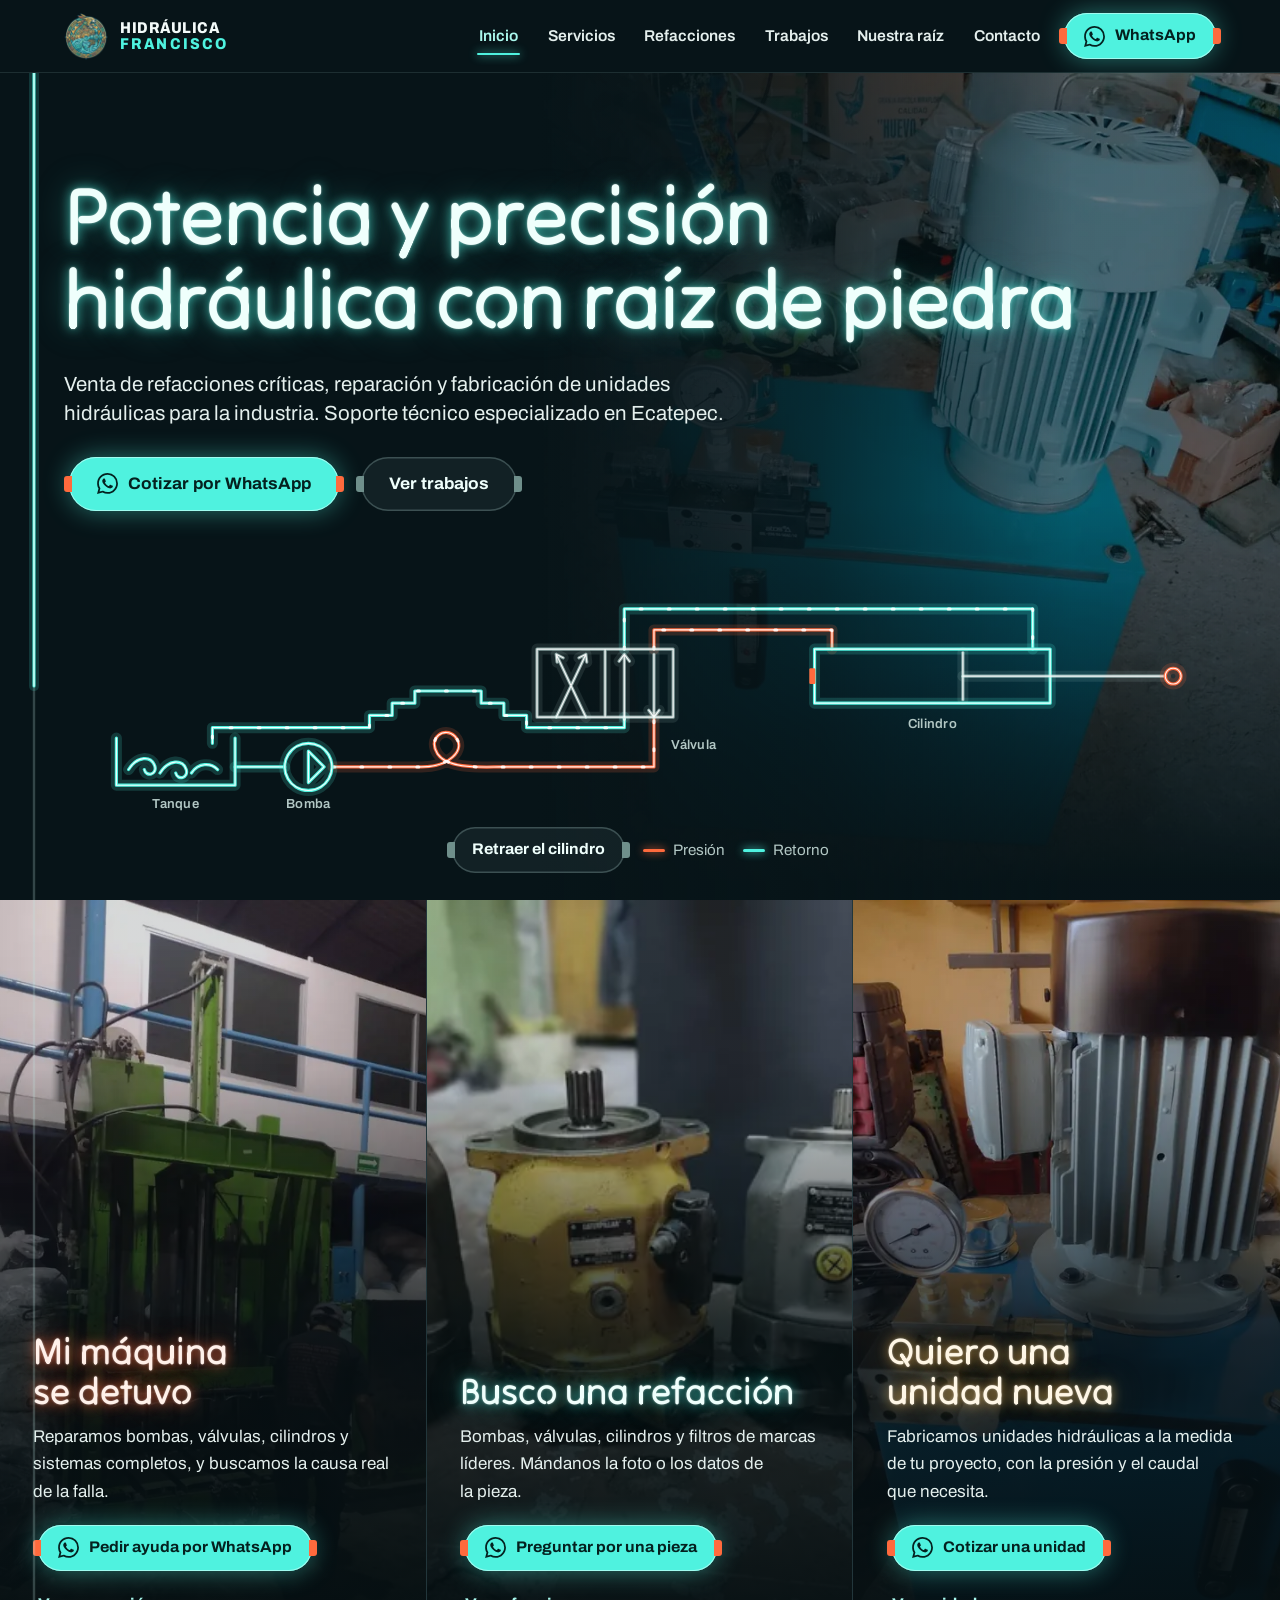
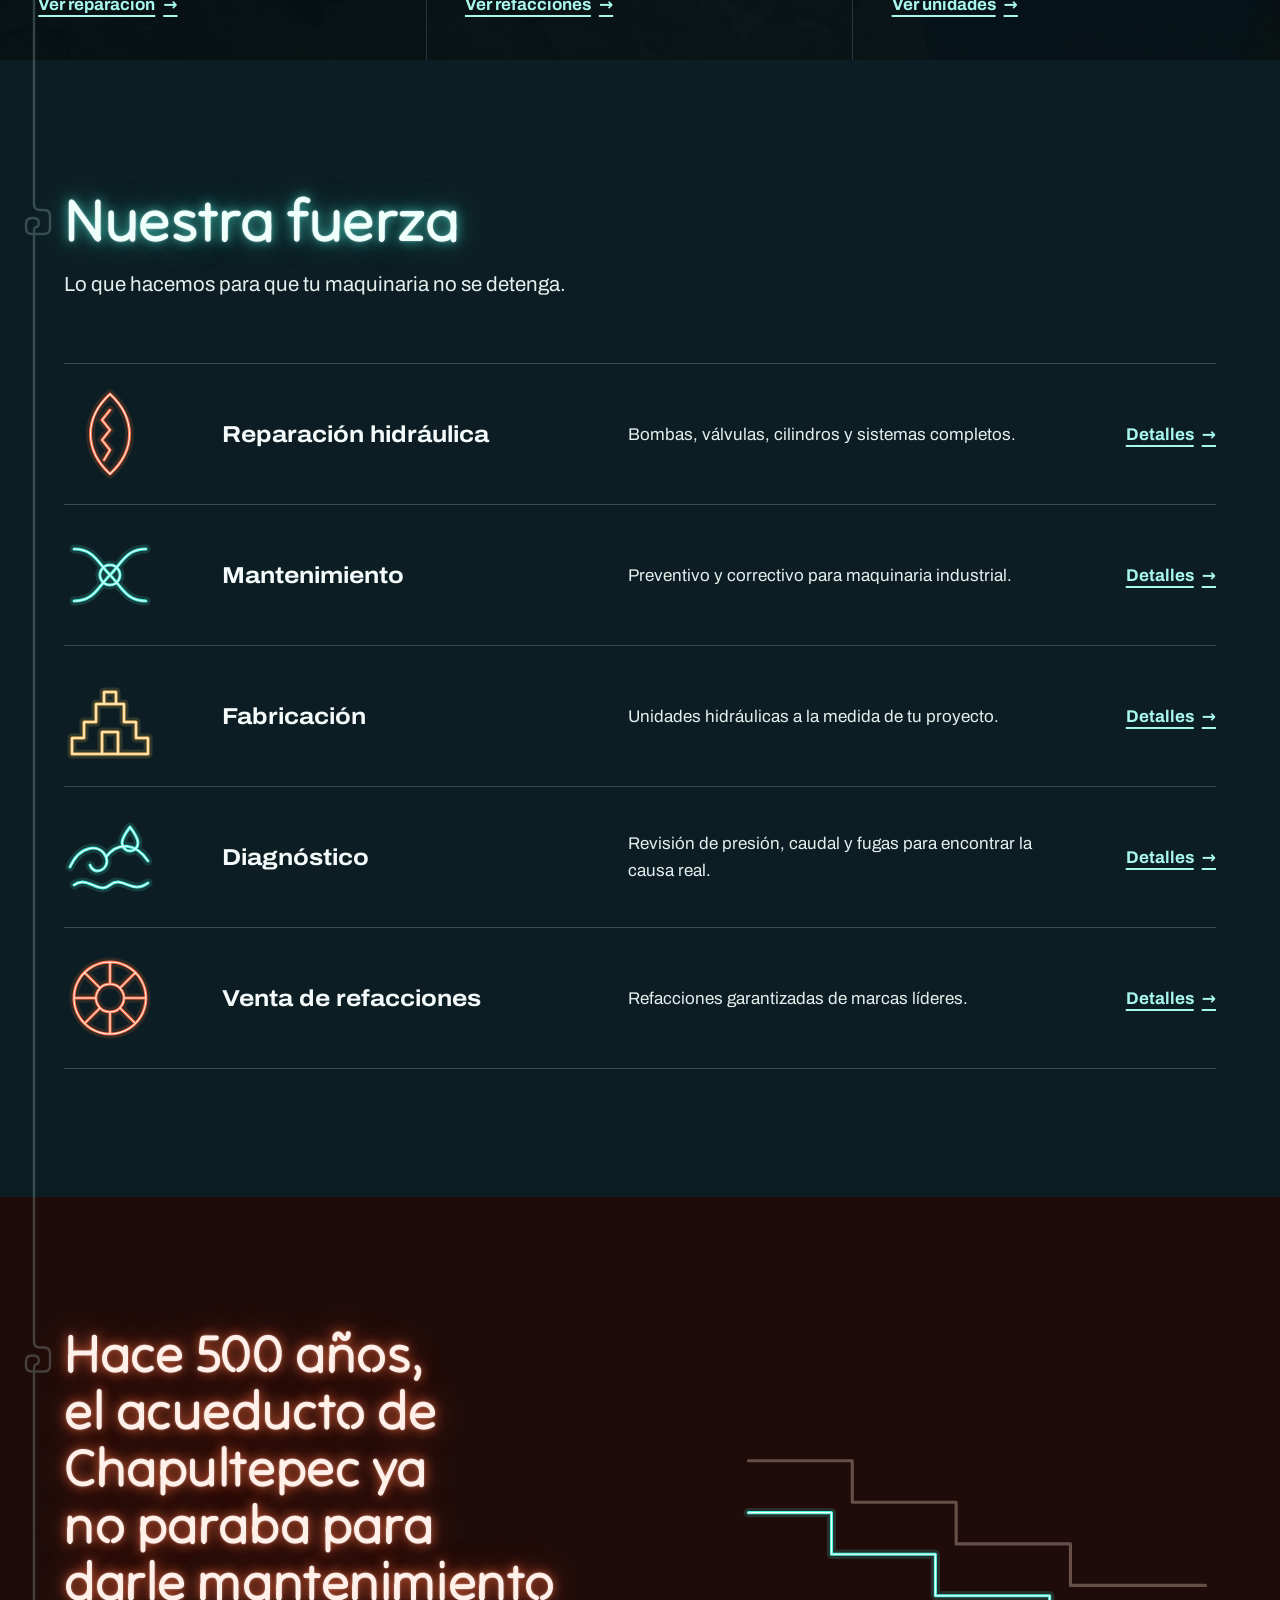
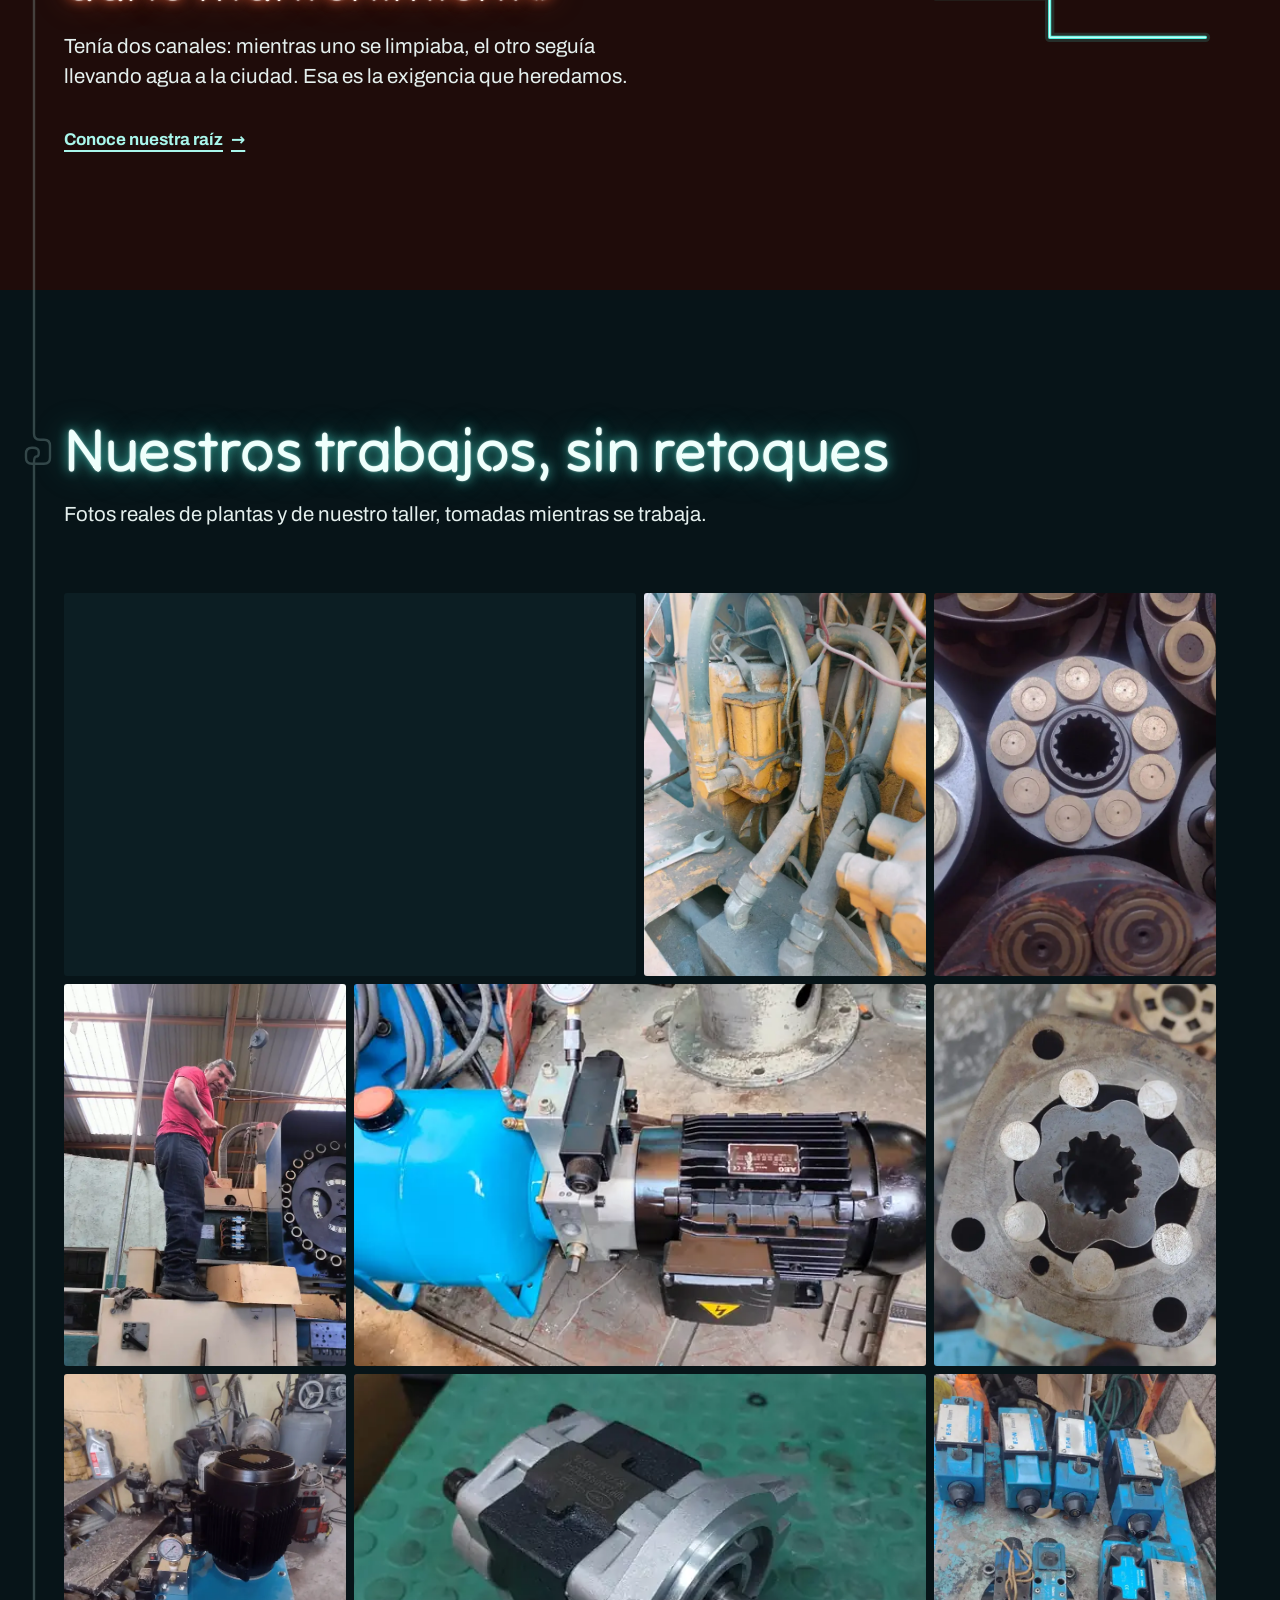
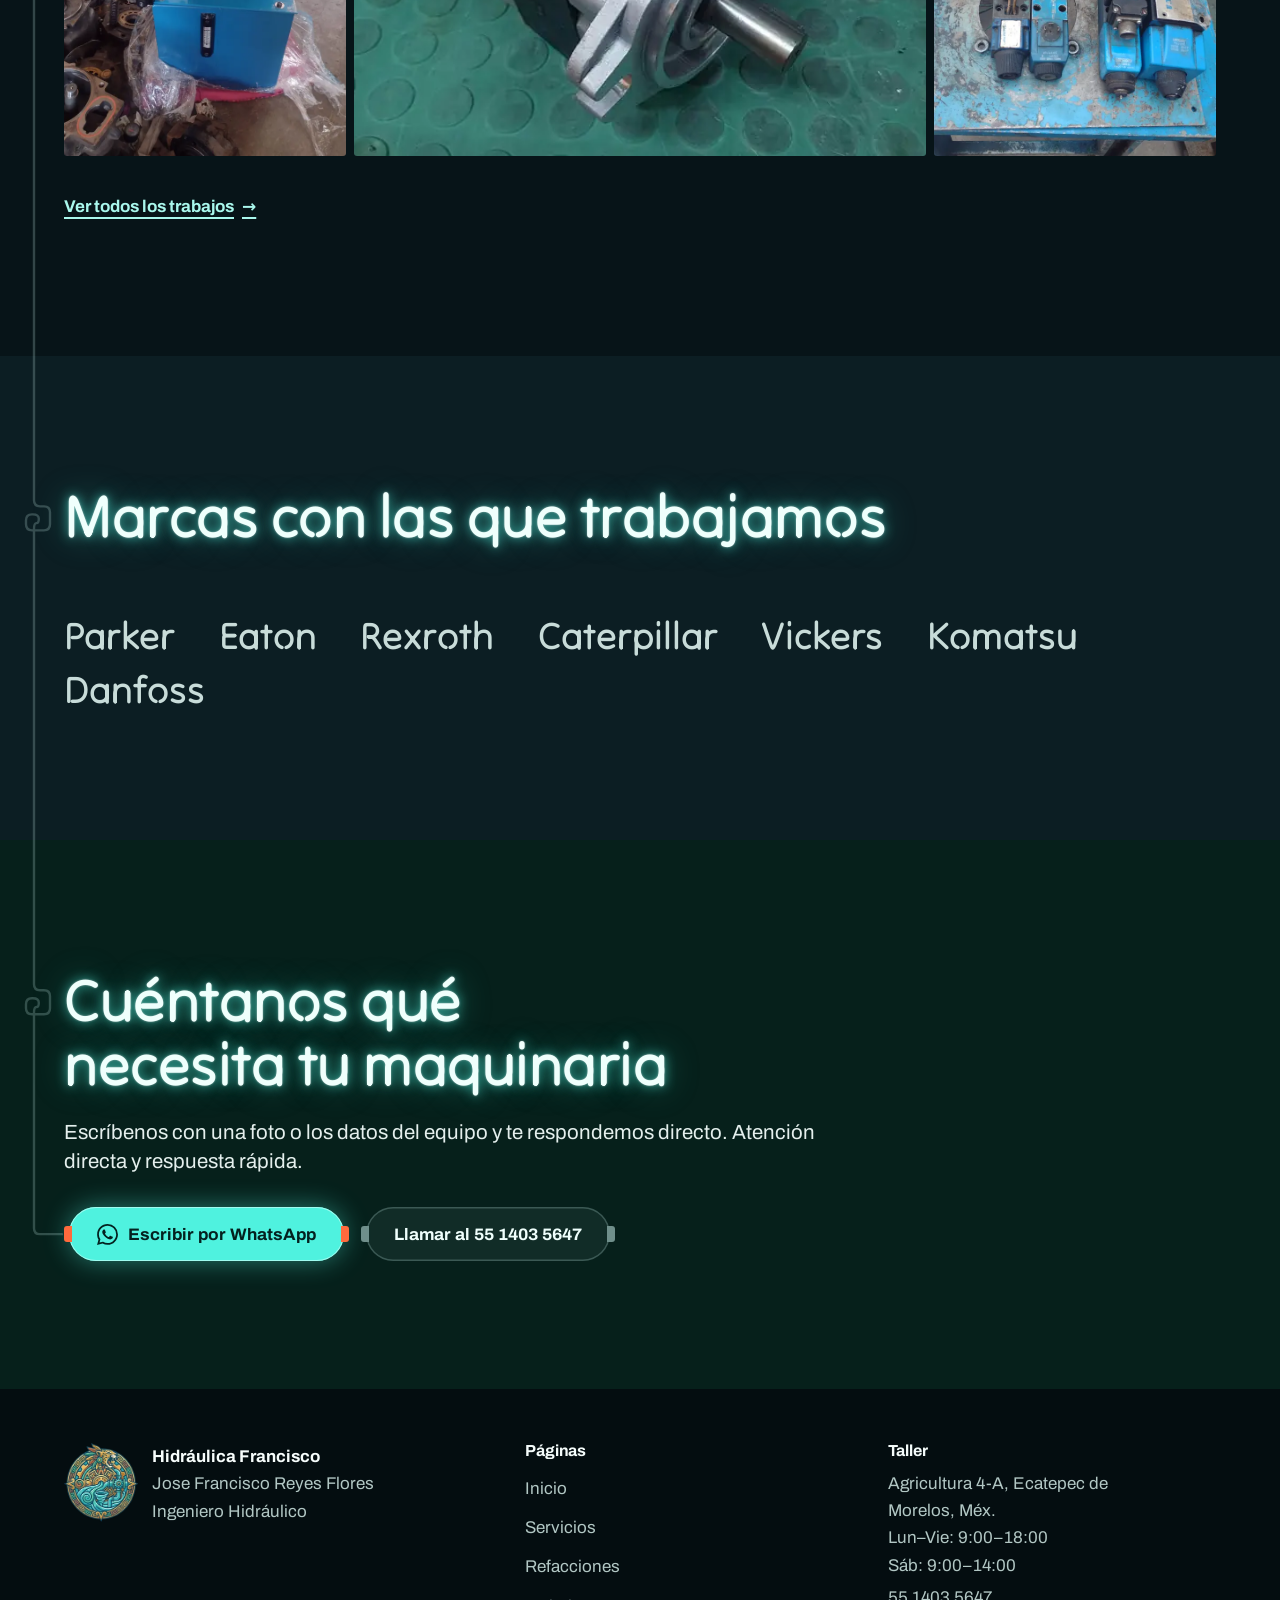
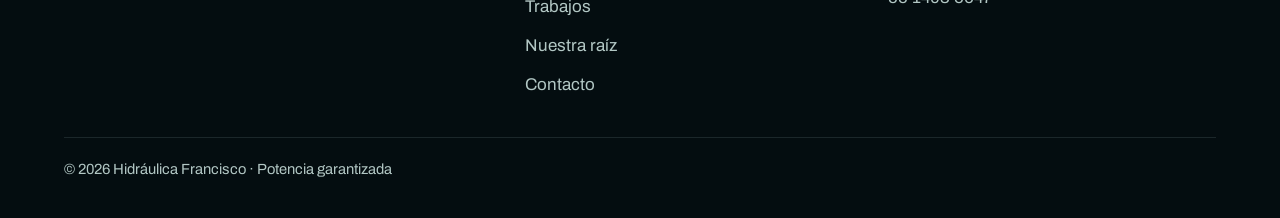
==== commit 2b19edbc: "Actualizacion1" ====
--- a/index.html
+++ b/index.html
@@ -1,205 +1,141 @@
 <!doctype html>
 <html lang="es">
 <head>
-  <meta charset="UTF-8" />
-  <meta name="viewport" content="width=device-width, initial-scale=1.0" />
+  <meta charset="UTF-8">
+  <meta name="viewport" content="width=device-width, initial-scale=1, viewport-fit=cover">
   <title>Hidráulica Francisco | Venta y Servicio Técnico en Ecatepec</title>
-  <meta name="description" content="Refacciones, reparación, mantenimiento y fabricación de unidades hidráulicas industriales en Ecatepec de Morelos." />
-  <link rel="preconnect" href="https://fonts.googleapis.com" />
-  <link href="https://fonts.googleapis.com/css2?family=Cinzel:wght@500;700;900&family=Source+Sans+3:wght@400;600;700&display=swap" rel="stylesheet" />
-  <link rel="stylesheet" href="style.css" />
+  <meta name="description" content="Refacciones, reparación, mantenimiento y fabricación de unidades hidráulicas industriales en Ecatepec de Morelos.">
+  <link rel="canonical" href="https://hidraulica-guadalupe-reyes.onrender.com/">
+  <meta name="theme-color" content="#071418">
+  <meta property="og:type" content="website">
+  <meta property="og:locale" content="es_MX">
+  <meta property="og:site_name" content="Hidráulica Francisco">
+  <meta property="og:title" content="Hidráulica Francisco | Venta y Servicio Técnico en Ecatepec">
+  <meta property="og:description" content="Refacciones, reparación, mantenimiento y fabricación de unidades hidráulicas industriales en Ecatepec de Morelos.">
+  <meta property="og:url" content="https://hidraulica-guadalupe-reyes.onrender.com/">
+  <meta property="og:image" content="https://hidraulica-guadalupe-reyes.onrender.com/img/web/og.jpg">
+  <link rel="icon" href="img/web/favicon-192.png" type="image/png">
+  <link rel="preload" href="fonts/tilt-neon-latin.woff2" as="font" type="font/woff2" crossorigin>
+  <link rel="stylesheet" href="style.css">
+  <script type="application/ld+json">{"@context":"https://schema.org","@type":"LocalBusiness","name":"Hidráulica Francisco","description":"Venta de refacciones, reparación, mantenimiento y fabricación de unidades hidráulicas industriales.","url":"https://hidraulica-guadalupe-reyes.onrender.com/","image":"https://hidraulica-guadalupe-reyes.onrender.com/img/web/og.jpg","telephone":"+52 55 1403 5647","address":{"@type":"PostalAddress","streetAddress":"Agricultura 4-A","addressLocality":"Ecatepec de Morelos","addressRegion":"Méx.","addressCountry":"MX"},"openingHoursSpecification":[{"@type":"OpeningHoursSpecification","dayOfWeek":["Monday","Tuesday","Wednesday","Thursday","Friday"],"opens":"09:00","closes":"18:00"},{"@type":"OpeningHoursSpecification","dayOfWeek":"Saturday","opens":"09:00","closes":"14:00"}]}</script>
+  <script src="script.js" defer></script>
 </head>
 <body>
-
-  <!-- ============ NAV ============ -->
-  <nav class="navbar" id="navbar">
-    <a href="#inicio" class="logo">HIDRÁULICA <b>FRANCISCO</b></a>
-    <button class="menu-btn" id="menuBtn" aria-label="Abrir menú" aria-expanded="false">&#9776;</button>
-    <ul class="nav-links" id="navLinks">
-      <li><a href="#inicio">Inicio</a></li>
-      <li><a href="#raiz">Nuestra Raíz</a></li>
-      <li><a href="#piezas">Piezas</a></li>
-      <li><a href="#fuerza">Nuestra Fuerza</a></li>
-      <li><a href="#trabajos">Trabajos</a></li>
-      <li><a href="#contacto">Contacto</a></li>
-    </ul>
-  </nav>
-
-  <!-- ============ HERO ============ -->
-  <header id="inicio" class="hero">
-    <div>
-      <h1>Potencia y precisión <span class="turq">hidráulica</span> con raíz de <span class="oro">piedra</span></h1>
-      <p>Venta de refacciones críticas, reparación y fabricación de unidades hidráulicas para la industria. Soporte técnico especializado en Ecatepec.</p>
-      <span class="btn-wrap"><a href="#contacto" class="btn btn-oro">Cotizar proyecto</a></span>
-      <span class="btn-wrap t"><a href="#trabajos" class="btn btn-turq">Ver trabajos</a></span>
+<a class="saltar" href="#contenido">Saltar al contenido</a>
+<header class="nav">
+  <div class="nav-in">
+    <a class="marca" href="index.html" aria-label="Hidráulica Francisco, inicio"><img src="img/web/emblema-180.webp" width="180" height="191" alt=""><span>HIDRÁULICA<b>FRANCISCO</b></span></a>
+    <nav aria-label="Principal"><ul class="nav-enlaces" id="navEnlaces"><li><a href="index.html" aria-current="page">Inicio</a></li><li><a href="servicios.html">Servicios</a></li><li><a href="refacciones.html">Refacciones</a></li><li><a href="trabajos.html">Trabajos</a></li><li><a href="raiz.html">Nuestra raíz</a></li><li><a href="contacto.html">Contacto</a></li></ul></nav>
+    <a class="btn btn-gas btn-chico" href="https://wa.me/5215514035647?text=Hola%2C%20me%20gustar%C3%ADa%20recibir%20informaci%C3%B3n%20sobre%20sus%20servicios" target="_blank" rel="noopener"><svg viewBox="0 0 24 24" aria-hidden="true"><path d="M17.472 14.382c-.297-.149-1.758-.867-2.03-.967-.273-.099-.471-.148-.67.15-.197.297-.767.966-.94 1.164-.173.199-.347.223-.644.075-.297-.15-1.255-.463-2.39-1.475-.883-.788-1.48-1.761-1.653-2.059-.173-.297-.018-.458.13-.606.134-.133.298-.347.446-.52.149-.174.198-.298.298-.497.099-.198.05-.371-.025-.52-.075-.149-.669-1.612-.916-2.207-.242-.579-.487-.5-.669-.51-.173-.008-.371-.01-.57-.01-.198 0-.52.074-.792.372-.272.297-1.04 1.016-1.04 2.479 0 1.462 1.065 2.875 1.213 3.074.149.198 2.096 3.2 5.077 4.487.709.306 1.262.489 1.694.625.712.227 1.36.195 1.871.118.571-.085 1.758-.719 2.006-1.413.248-.694.248-1.289.173-1.413-.074-.124-.272-.198-.57-.347m-5.421 7.403h-.004a9.87 9.87 0 01-5.031-1.378l-.361-.214-3.741.982.998-3.648-.235-.374a9.86 9.86 0 01-1.51-5.26c.001-5.45 4.436-9.884 9.888-9.884 2.64 0 5.122 1.03 6.988 2.898a9.825 9.825 0 012.893 6.994c-.003 5.45-4.437 9.884-9.885 9.884m8.413-18.297A11.815 11.815 0 0012.05 0C5.495 0 .16 5.335.157 11.892c0 2.096.547 4.142 1.588 5.945L.057 24l6.305-1.654a11.882 11.882 0 005.683 1.448h.005c6.554 0 11.89-5.335 11.893-11.893a11.821 11.821 0 00-3.48-8.413Z"/></svg>WhatsApp</a>
+    <button type="button" class="menu-btn" aria-label="Abrir menú" aria-expanded="false" aria-controls="navEnlaces"><svg viewBox="0 0 24 24" aria-hidden="true"><path d="M3 7h18M3 12h18M3 17h18"/></svg></button>
+  </div>
+</header>
+<main id="contenido">
+<div class="portada">
+  <div class="portada-foto"><img src="img/web/Unidad14-1400.webp" srcset="img/web/Unidad14-640.webp 640w, img/web/Unidad14-1400.webp 1400w" sizes="(max-width: 820px) 100vw, 58vw" width="1600" height="1200" alt="" fetchpriority="high" decoding="async"></div>
+  <div class="portada-texto contenedor">
+    <h1>Potencia y precisión hidráulica con raíz de piedra</h1>
+    <p class="entrada">Venta de refacciones críticas, reparación y fabricación de unidades hidráulicas para la industria. Soporte técnico especializado en Ecatepec.</p>
+    <div class="acciones"><a class="btn btn-gas" href="https://wa.me/5215514035647?text=Hola%2C%20me%20gustar%C3%ADa%20cotizar%20un%20proyecto" target="_blank" rel="noopener"><svg viewBox="0 0 24 24" aria-hidden="true"><path d="M17.472 14.382c-.297-.149-1.758-.867-2.03-.967-.273-.099-.471-.148-.67.15-.197.297-.767.966-.94 1.164-.173.199-.347.223-.644.075-.297-.15-1.255-.463-2.39-1.475-.883-.788-1.48-1.761-1.653-2.059-.173-.297-.018-.458.13-.606.134-.133.298-.347.446-.52.149-.174.198-.298.298-.497.099-.198.05-.371-.025-.52-.075-.149-.669-1.612-.916-2.207-.242-.579-.487-.5-.669-.51-.173-.008-.371-.01-.57-.01-.198 0-.52.074-.792.372-.272.297-1.04 1.016-1.04 2.479 0 1.462 1.065 2.875 1.213 3.074.149.198 2.096 3.2 5.077 4.487.709.306 1.262.489 1.694.625.712.227 1.36.195 1.871.118.571-.085 1.758-.719 2.006-1.413.248-.694.248-1.289.173-1.413-.074-.124-.272-.198-.57-.347m-5.421 7.403h-.004a9.87 9.87 0 01-5.031-1.378l-.361-.214-3.741.982.998-3.648-.235-.374a9.86 9.86 0 01-1.51-5.26c.001-5.45 4.436-9.884 9.888-9.884 2.64 0 5.122 1.03 6.988 2.898a9.825 9.825 0 012.893 6.994c-.003 5.45-4.437 9.884-9.885 9.884m8.413-18.297A11.815 11.815 0 0012.05 0C5.495 0 .16 5.335.157 11.892c0 2.096.547 4.142 1.588 5.945L.057 24l6.305-1.654a11.882 11.882 0 005.683 1.448h.005c6.554 0 11.89-5.335 11.893-11.893a11.821 11.821 0 00-3.48-8.413Z"/></svg>Cotizar por WhatsApp</a><a class="btn btn-vidrio" href="trabajos.html">Ver trabajos</a></div>
+  </div>
+  <div class="circuito" aria-labelledby="circuito-titulo">
+  <h2 id="circuito-titulo" class="solo-lector">Circuito hidráulico de demostración</h2>
+  <svg viewBox="0 0 1320 262" role="img" aria-label="Circuito hidráulico: tanque, bomba, válvula direccional y cilindro. El tanque lleva el glifo prehispánico del agua y la línea de retorno se dobla en forma de pirámide escalonada." class="circuito-svg">
+    <g>
+      <path class="l halo c-turq " d="M642 148 V160 H530 V146 H504 V132 H478 V118 H402 V132 H376 V146 H350 V160 H170 V178"/><path class="l gas c-turq " d="M642 148 V160 H530 V146 H504 V132 H478 V118 H402 V132 H376 V146 H350 V160 H170 V178"/><path class="l nucleo" d="M642 148 V160 H530 V146 H504 V132 H478 V118 H402 V132 H376 V146 H350 V160 H170 V178"/><path class="l flujo flujo-r" d="M642 148 V160 H530 V146 H504 V132 H478 V118 H402 V132 H376 V146 H350 V160 H170 V178"/>
+      <path class="l halo c-turq " d="M196 205 H253"/><path class="l gas c-turq " d="M196 205 H253"/><path class="l nucleo" d="M196 205 H253"/>
+      <path class="l halo c-rojo " d="M308 205 H410 C440 205 462 186 448 170 C436 158 416 172 428 190 C440 208 480 205 500 205 H676 V148"/><path class="l gas c-rojo " d="M308 205 H410 C440 205 462 186 448 170 C436 158 416 172 428 190 C440 208 480 205 500 205 H676 V148"/><path class="l nucleo" d="M308 205 H410 C440 205 462 186 448 170 C436 158 416 172 428 190 C440 208 480 205 500 205 H676 V148"/><path class="l flujo" d="M308 205 H410 C440 205 462 186 448 170 C436 158 416 172 428 190 C440 208 480 205 500 205 H676 V148"/>
+      <path class="l halo c-rojo ln-a" d="M676 70 V48 H880 V70"/><path class="l gas c-rojo ln-a" d="M676 70 V48 H880 V70"/><path class="l nucleo" d="M676 70 V48 H880 V70"/><path class="l flujo flujo-a" d="M676 70 V48 H880 V70"/>
+      <path class="l halo c-turq ln-b" d="M642 70 V24 H1110 V70"/><path class="l gas c-turq ln-b" d="M642 70 V24 H1110 V70"/><path class="l nucleo" d="M642 70 V24 H1110 V70"/><path class="l flujo flujo-b flujo-r" d="M642 70 V24 H1110 V70"/>
+      <!-- tanque con glifo del agua -->
+      <path class="l halo c-turq " d="M60 172 V226 H196 V172"/><path class="l gas c-turq " d="M60 172 V226 H196 V172"/><path class="l nucleo" d="M60 172 V226 H196 V172"/>
+      <path class="l halo c-turq " d="M74 208 C84 192 100 192 104 204 C107 214 94 217 92 208 M110 212 C120 196 136 196 140 208 C143 218 130 221 128 212 M146 212 C154 200 168 200 176 208"/><path class="l gas c-turq " d="M74 208 C84 192 100 192 104 204 C107 214 94 217 92 208 M110 212 C120 196 136 196 140 208 C143 218 130 221 128 212 M146 212 C154 200 168 200 176 208"/><path class="l nucleo" d="M74 208 C84 192 100 192 104 204 C107 214 94 217 92 208 M110 212 C120 196 136 196 140 208 C143 218 130 221 128 212 M146 212 C154 200 168 200 176 208"/>
+      <!-- bomba ISO -->
+      <path class="l halo c-turq " d="M280 178 A27 27 0 1 1 279.9 178 Z M280 187 L298 205 L280 223 Z"/><path class="l gas c-turq " d="M280 178 A27 27 0 1 1 279.9 178 Z M280 187 L298 205 L280 223 Z"/><path class="l nucleo" d="M280 178 A27 27 0 1 1 279.9 178 Z M280 187 L298 205 L280 223 Z"/>
+      <!-- válvula 4/2 -->
+      <g class="valvula-cuerpo">
+        <rect class="valvula-toque" x="536" y="60" width="168" height="98" fill="transparent" style="cursor:pointer"/>
+        <path class="l halo c-vidrio " d="M542 70 H698 V148 H542 Z M620 70 V148"/><path class="l gas c-vidrio " d="M542 70 H698 V148 H542 Z M620 70 V148"/><path class="l nucleo" d="M542 70 H698 V148 H542 Z M620 70 V148"/>
+        <path class="l halo c-vidrio " d="M642 148 V76 M636 84 L642 76 L648 84 M676 76 V148 M670 140 L676 148 L682 140"/><path class="l gas c-vidrio " d="M642 148 V76 M636 84 L642 76 L648 84 M676 76 V148 M670 140 L676 148 L682 140"/><path class="l nucleo" d="M642 148 V76 M636 84 L642 76 L648 84 M676 76 V148 M670 140 L676 148 L682 140"/>
+        <path class="l halo c-vidrio " d="M564 148 L598 76 M590 80 L598 76 L599 85 M598 148 L564 76 M565 85 L564 76 L572 80"/><path class="l gas c-vidrio " d="M564 148 L598 76 M590 80 L598 76 L599 85 M598 148 L564 76 M565 85 L564 76 L572 80"/><path class="l nucleo" d="M564 148 L598 76 M590 80 L598 76 L599 85 M598 148 L564 76 M565 85 L564 76 L572 80"/>
+      </g>
+      <!-- cilindro -->
+      <path class="l halo c-turq " d="M860 70 H1130 V132 H860 Z"/><path class="l gas c-turq " d="M860 70 H1130 V132 H860 Z"/><path class="l nucleo" d="M860 70 H1130 V132 H860 Z"/>
+      <g class="piston"><path class="l halo c-vidrio " d="M1030 74 V128"/><path class="l gas c-vidrio " d="M1030 74 V128"/><path class="l nucleo" d="M1030 74 V128"/></g>
+      <g class="vastago"><path class="l halo c-vidrio " d="M1030 101 H1262"/><path class="l gas c-vidrio " d="M1030 101 H1262"/><path class="l nucleo" d="M1030 101 H1262"/><path class="l halo c-rojo " d="M1271 92 A9 9 0 1 1 1270.9 92 Z"/><path class="l gas c-rojo " d="M1271 92 A9 9 0 1 1 1270.9 92 Z"/><path class="l nucleo" d="M1271 92 A9 9 0 1 1 1270.9 92 Z"/></g>
+      <rect x="854" y="92" width="7" height="18" rx="1.5" fill="var(--presion)"/>
+    </g>
+    <g class="rotulos">
+      <text class="rotulo-svg" x="128" y="252" text-anchor="middle">Tanque</text>
+      <text class="rotulo-svg" x="280" y="252" text-anchor="middle">Bomba</text>
+      <text class="rotulo-svg" x="696" y="184">Válvula</text>
+      <text class="rotulo-svg" x="995" y="160" text-anchor="middle">Cilindro</text>
+    </g>
+  </svg>
+  <div class="circuito-pie">
+    <button type="button" class="btn btn-vidrio btn-chico valvula-btn" aria-pressed="false"><span class="valvula-texto">Retraer el cilindro</span></button>
+    <span class="leyenda"><i class="i-rojo"></i>Presión</span>
+    <span class="leyenda"><i class="i-turq"></i>Retorno</span>
+    <span class="circuito-aviso solo-lector" role="status"></span>
+  </div>
+</div>
+</div>
+<section class="caminos" aria-label="Elige lo que necesitas">
+  <article class="camino"><img src="img/web/Reparacion8-1400.webp" srcset="img/web/Reparacion8-640.webp 640w, img/web/Reparacion8-1400.webp 1200w" sizes="(max-width: 820px) 100vw, 33vw" width="1200" height="1600" alt="" loading="lazy" decoding="async"><h3 class="neon neon-rojo">Mi máquina se detuvo</h3><p>Reparamos bombas, válvulas, cilindros y sistemas completos, y buscamos la causa real de la falla.</p><div class="acciones"><a class="btn btn-gas btn-chico" href="https://wa.me/5215514035647?text=Hola%2C%20tengo%20una%20m%C3%A1quina%20detenida%20y%20necesito%20ayuda." target="_blank" rel="noopener"><svg viewBox="0 0 24 24" aria-hidden="true"><path d="M17.472 14.382c-.297-.149-1.758-.867-2.03-.967-.273-.099-.471-.148-.67.15-.197.297-.767.966-.94 1.164-.173.199-.347.223-.644.075-.297-.15-1.255-.463-2.39-1.475-.883-.788-1.48-1.761-1.653-2.059-.173-.297-.018-.458.13-.606.134-.133.298-.347.446-.52.149-.174.198-.298.298-.497.099-.198.05-.371-.025-.52-.075-.149-.669-1.612-.916-2.207-.242-.579-.487-.5-.669-.51-.173-.008-.371-.01-.57-.01-.198 0-.52.074-.792.372-.272.297-1.04 1.016-1.04 2.479 0 1.462 1.065 2.875 1.213 3.074.149.198 2.096 3.2 5.077 4.487.709.306 1.262.489 1.694.625.712.227 1.36.195 1.871.118.571-.085 1.758-.719 2.006-1.413.248-.694.248-1.289.173-1.413-.074-.124-.272-.198-.57-.347m-5.421 7.403h-.004a9.87 9.87 0 01-5.031-1.378l-.361-.214-3.741.982.998-3.648-.235-.374a9.86 9.86 0 01-1.51-5.26c.001-5.45 4.436-9.884 9.888-9.884 2.64 0 5.122 1.03 6.988 2.898a9.825 9.825 0 012.893 6.994c-.003 5.45-4.437 9.884-9.885 9.884m8.413-18.297A11.815 11.815 0 0012.05 0C5.495 0 .16 5.335.157 11.892c0 2.096.547 4.142 1.588 5.945L.057 24l6.305-1.654a11.882 11.882 0 005.683 1.448h.005c6.554 0 11.89-5.335 11.893-11.893a11.821 11.821 0 00-3.48-8.413Z"/></svg>Pedir ayuda por WhatsApp</a><a class="enlace" href="servicios.html">Ver reparación</a></div></article>
+  <article class="camino"><img src="img/web/Piesa13-1400.webp" srcset="img/web/Piesa13-640.webp 640w, img/web/Piesa13-1400.webp 1400w" sizes="(max-width: 820px) 100vw, 33vw" width="1600" height="1200" alt="" loading="lazy" decoding="async"><h3 class="neon">Busco una refacción</h3><p>Bombas, válvulas, cilindros y filtros de marcas líderes. Mándanos la foto o los datos de la pieza.</p><div class="acciones"><a class="btn btn-gas btn-chico" href="https://wa.me/5215514035647?text=Hola%2C%20busco%20una%20refacci%C3%B3n%20hidr%C3%A1ulica." target="_blank" rel="noopener"><svg viewBox="0 0 24 24" aria-hidden="true"><path d="M17.472 14.382c-.297-.149-1.758-.867-2.03-.967-.273-.099-.471-.148-.67.15-.197.297-.767.966-.94 1.164-.173.199-.347.223-.644.075-.297-.15-1.255-.463-2.39-1.475-.883-.788-1.48-1.761-1.653-2.059-.173-.297-.018-.458.13-.606.134-.133.298-.347.446-.52.149-.174.198-.298.298-.497.099-.198.05-.371-.025-.52-.075-.149-.669-1.612-.916-2.207-.242-.579-.487-.5-.669-.51-.173-.008-.371-.01-.57-.01-.198 0-.52.074-.792.372-.272.297-1.04 1.016-1.04 2.479 0 1.462 1.065 2.875 1.213 3.074.149.198 2.096 3.2 5.077 4.487.709.306 1.262.489 1.694.625.712.227 1.36.195 1.871.118.571-.085 1.758-.719 2.006-1.413.248-.694.248-1.289.173-1.413-.074-.124-.272-.198-.57-.347m-5.421 7.403h-.004a9.87 9.87 0 01-5.031-1.378l-.361-.214-3.741.982.998-3.648-.235-.374a9.86 9.86 0 01-1.51-5.26c.001-5.45 4.436-9.884 9.888-9.884 2.64 0 5.122 1.03 6.988 2.898a9.825 9.825 0 012.893 6.994c-.003 5.45-4.437 9.884-9.885 9.884m8.413-18.297A11.815 11.815 0 0012.05 0C5.495 0 .16 5.335.157 11.892c0 2.096.547 4.142 1.588 5.945L.057 24l6.305-1.654a11.882 11.882 0 005.683 1.448h.005c6.554 0 11.89-5.335 11.893-11.893a11.821 11.821 0 00-3.48-8.413Z"/></svg>Preguntar por una pieza</a><a class="enlace" href="refacciones.html">Ver refacciones</a></div></article>
+  <article class="camino"><img src="img/web/Unidad10-1400.webp" srcset="img/web/Unidad10-640.webp 640w, img/web/Unidad10-1400.webp 1200w" sizes="(max-width: 820px) 100vw, 33vw" width="1200" height="1600" alt="" loading="lazy" decoding="async"><h3 class="neon neon-ambar">Quiero una unidad nueva</h3><p>Fabricamos unidades hidráulicas a la medida de tu proyecto, con la presión y el caudal que necesita.</p><div class="acciones"><a class="btn btn-gas btn-chico" href="https://wa.me/5215514035647?text=Hola%2C%20quiero%20cotizar%20la%20fabricaci%C3%B3n%20de%20una%20unidad%20hidr%C3%A1ulica." target="_blank" rel="noopener"><svg viewBox="0 0 24 24" aria-hidden="true"><path d="M17.472 14.382c-.297-.149-1.758-.867-2.03-.967-.273-.099-.471-.148-.67.15-.197.297-.767.966-.94 1.164-.173.199-.347.223-.644.075-.297-.15-1.255-.463-2.39-1.475-.883-.788-1.48-1.761-1.653-2.059-.173-.297-.018-.458.13-.606.134-.133.298-.347.446-.52.149-.174.198-.298.298-.497.099-.198.05-.371-.025-.52-.075-.149-.669-1.612-.916-2.207-.242-.579-.487-.5-.669-.51-.173-.008-.371-.01-.57-.01-.198 0-.52.074-.792.372-.272.297-1.04 1.016-1.04 2.479 0 1.462 1.065 2.875 1.213 3.074.149.198 2.096 3.2 5.077 4.487.709.306 1.262.489 1.694.625.712.227 1.36.195 1.871.118.571-.085 1.758-.719 2.006-1.413.248-.694.248-1.289.173-1.413-.074-.124-.272-.198-.57-.347m-5.421 7.403h-.004a9.87 9.87 0 01-5.031-1.378l-.361-.214-3.741.982.998-3.648-.235-.374a9.86 9.86 0 01-1.51-5.26c.001-5.45 4.436-9.884 9.888-9.884 2.64 0 5.122 1.03 6.988 2.898a9.825 9.825 0 012.893 6.994c-.003 5.45-4.437 9.884-9.885 9.884m8.413-18.297A11.815 11.815 0 0012.05 0C5.495 0 .16 5.335.157 11.892c0 2.096.547 4.142 1.588 5.945L.057 24l6.305-1.654a11.882 11.882 0 005.683 1.448h.005c6.554 0 11.89-5.335 11.893-11.893a11.821 11.821 0 00-3.48-8.413Z"/></svg>Cotizar una unidad</a><a class="enlace" href="trabajos.html#unidades">Ver unidades</a></div></article>
+</section>
+<section class="seccion muro-2"><div class="contenedor">
+  <div class="seccion-titulo"><h2>Nuestra fuerza</h2><p class="entrada">Lo que hacemos para que tu maquinaria no se detenga.</p></div>
+  <ul class="glifos">
+    <li class="glifo-fila"><svg class="glifo glifo-rojo" viewBox="0 0 92 92" aria-hidden="true"><path class="g-halo" d="M46 6 C72 30 72 62 46 86 C20 62 20 30 46 6 Z M46 22 L38 32 L46 42 L38 52 L46 62 L40 72"/><path class="g-gas" d="M46 6 C72 30 72 62 46 86 C20 62 20 30 46 6 Z M46 22 L38 32 L46 42 L38 52 L46 62 L40 72"/><path class="g-nuc" d="M46 6 C72 30 72 62 46 86 C20 62 20 30 46 6 Z M46 22 L38 32 L46 42 L38 52 L46 62 L40 72"/></svg><h3>Reparación hidráulica</h3><p>Bombas, válvulas, cilindros y sistemas completos.</p><a class="enlace" href="servicios.html#reparacion">Detalles</a></li>
+    <li class="glifo-fila"><svg class="glifo " viewBox="0 0 92 92" aria-hidden="true"><path class="g-halo" d="M10 20 C30 20 34 34 46 46 C58 58 62 72 82 72 M82 20 C62 20 58 34 46 46 C34 58 30 72 10 72 M46 36 A10 10 0 1 1 45.9 36 Z"/><path class="g-gas" d="M10 20 C30 20 34 34 46 46 C58 58 62 72 82 72 M82 20 C62 20 58 34 46 46 C34 58 30 72 10 72 M46 36 A10 10 0 1 1 45.9 36 Z"/><path class="g-nuc" d="M10 20 C30 20 34 34 46 46 C58 58 62 72 82 72 M82 20 C62 20 58 34 46 46 C34 58 30 72 10 72 M46 36 A10 10 0 1 1 45.9 36 Z"/></svg><h3>Mantenimiento</h3><p>Preventivo y correctivo para maquinaria industrial.</p><a class="enlace" href="servicios.html#mantenimiento">Detalles</a></li>
+    <li class="glifo-fila"><svg class="glifo glifo-ambar" viewBox="0 0 92 92" aria-hidden="true"><path class="g-halo" d="M8 84 H84 V68 H72 V52 H60 V34 H32 V52 H20 V68 H8 Z M38 84 V62 H54 V84 M40 34 V22 H52 V34"/><path class="g-gas" d="M8 84 H84 V68 H72 V52 H60 V34 H32 V52 H20 V68 H8 Z M38 84 V62 H54 V84 M40 34 V22 H52 V34"/><path class="g-nuc" d="M8 84 H84 V68 H72 V52 H60 V34 H32 V52 H20 V68 H8 Z M38 84 V62 H54 V84 M40 34 V22 H52 V34"/></svg><h3>Fabricación</h3><p>Unidades hidráulicas a la medida de tu proyecto.</p><a class="enlace" href="servicios.html#fabricacion">Detalles</a></li>
+    <li class="glifo-fila"><svg class="glifo " viewBox="0 0 92 92" aria-hidden="true"><path class="g-halo" d="M6 56 C16 34 36 32 42 46 C47 58 30 66 26 54 M42 46 C54 30 72 32 84 50 M10 74 C24 64 34 84 46 74 C58 64 68 84 84 72 M66 16 C72 24 74 28 74 32 A8 8 0 1 1 58 32 C58 28 60 24 66 16 Z"/><path class="g-gas" d="M6 56 C16 34 36 32 42 46 C47 58 30 66 26 54 M42 46 C54 30 72 32 84 50 M10 74 C24 64 34 84 46 74 C58 64 68 84 84 72 M66 16 C72 24 74 28 74 32 A8 8 0 1 1 58 32 C58 28 60 24 66 16 Z"/><path class="g-nuc" d="M6 56 C16 34 36 32 42 46 C47 58 30 66 26 54 M42 46 C54 30 72 32 84 50 M10 74 C24 64 34 84 46 74 C58 64 68 84 84 72 M66 16 C72 24 74 28 74 32 A8 8 0 1 1 58 32 C58 28 60 24 66 16 Z"/></svg><h3>Diagnóstico</h3><p>Revisión de presión, caudal y fugas para encontrar la causa real.</p><a class="enlace" href="servicios.html#diagnostico">Detalles</a></li>
+    <li class="glifo-fila"><svg class="glifo glifo-rojo" viewBox="0 0 92 92" aria-hidden="true"><path class="g-halo" d="M46 10 A36 36 0 1 1 45.9 10 Z M46 32 A14 14 0 1 1 45.9 32 Z M46 10 V32 M46 60 V82 M10 46 H32 M60 46 H82 M20.5 20.5 L36 36 M56 56 L71.5 71.5 M71.5 20.5 L56 36 M36 56 L20.5 71.5"/><path class="g-gas" d="M46 10 A36 36 0 1 1 45.9 10 Z M46 32 A14 14 0 1 1 45.9 32 Z M46 10 V32 M46 60 V82 M10 46 H32 M60 46 H82 M20.5 20.5 L36 36 M56 56 L71.5 71.5 M71.5 20.5 L56 36 M36 56 L20.5 71.5"/><path class="g-nuc" d="M46 10 A36 36 0 1 1 45.9 10 Z M46 32 A14 14 0 1 1 45.9 32 Z M46 10 V32 M46 60 V82 M10 46 H32 M60 46 H82 M20.5 20.5 L36 36 M56 56 L71.5 71.5 M71.5 20.5 L56 36 M36 56 L20.5 71.5"/></svg><h3>Venta de refacciones</h3><p>Refacciones garantizadas de marcas líderes.</p><a class="enlace" href="refacciones.html">Detalles</a></li>
+  </ul>
+</div></section>
+<section class="seccion muro-tezontle"><div class="contenedor canales">
+  <div><h2 class="neon-rojo">Hace 500 años, el acueducto de Chapultepec ya no paraba para darle mantenimiento</h2>
+  <p class="entrada" style="margin-block:22px 26px">Tenía dos canales: mientras uno se limpiaba, el otro seguía llevando agua a la ciudad. Esa es la exigencia que heredamos.</p>
+  <a class="enlace" href="raiz.html">Conoce nuestra raíz</a></div>
+  <svg class="canales-dibujo glifo" viewBox="0 0 460 300" role="img" aria-label="Dos canales de agua paralelos que corren por escalones: uno encendido y otro apagado.">
+    <path d="M10 70 H110 V110 H210 V150 H320 V190 H450" stroke="rgba(255,220,205,.32)" stroke-width="3" fill="none"/>
+    <path class="g-halo" d="M10 120 H90 V160 H190 V200 H300 V240 H450"/><path class="g-gas" d="M10 120 H90 V160 H190 V200 H300 V240 H450"/><path class="g-nuc" d="M10 120 H90 V160 H190 V200 H300 V240 H450"/>
+  </svg>
+</div></section>
+<section class="seccion"><div class="contenedor">
+  <div class="seccion-titulo"><h2>Nuestros trabajos, sin retoques</h2><p class="entrada">Fotos reales de plantas y de nuestro taller, tomadas mientras se trabaja.</p></div>
+  <div class="mosaico" data-galeria><button type="button" class="foto " data-src="img/web/Unidad14-1400.webp" data-alt="Unidad hidráulica turquesa terminada, con manómetro y válvula" style="grid-column:span 6;grid-row:span 4"><span class="solo-lector">Ampliar: Unidad hidráulica turquesa terminada, con manómetro y válvula</span><img src="img/web/Unidad14-1400.webp" srcset="img/web/Unidad14-640.webp 640w, img/web/Unidad14-1400.webp 1400w" sizes="(max-width: 820px) 100vw, 33vw" width="1600" height="1200" alt="" loading="lazy" decoding="async"></button><button type="button" class="foto " data-src="img/web/Reparacion3-1400.webp" data-alt="Mangueras y bomba en el sistema hidráulico de una máquina" style="grid-column:span 3;grid-row:span 4"><span class="solo-lector">Ampliar: Mangueras y bomba en el sistema hidráulico de una máquina</span><img src="img/web/Reparacion3-1400.webp" srcset="img/web/Reparacion3-640.webp 640w, img/web/Reparacion3-1400.webp 1200w" sizes="(max-width: 820px) 100vw, 33vw" width="1200" height="1600" alt="" loading="lazy" decoding="async"></button><button type="button" class="foto " data-src="img/web/Piesa11-1400.webp" data-alt="Grupo rotativo y pistones de una bomba, desarmados" style="grid-column:span 3;grid-row:span 4"><span class="solo-lector">Ampliar: Grupo rotativo y pistones de una bomba, desarmados</span><img src="img/web/Piesa11-1400.webp" srcset="img/web/Piesa11-640.webp 640w, img/web/Piesa11-1400.webp 900w" sizes="(max-width: 820px) 100vw, 33vw" width="900" height="1600" alt="" loading="lazy" decoding="async"></button><button type="button" class="foto " data-src="img/web/Reparacion1-1400.webp" data-alt="Técnico trabajando en lo alto de una máquina en planta" style="grid-column:span 3;grid-row:span 4"><span class="solo-lector">Ampliar: Técnico trabajando en lo alto de una máquina en planta</span><img src="img/web/Reparacion1-1400.webp" srcset="img/web/Reparacion1-640.webp 640w, img/web/Reparacion1-1400.webp 902w" sizes="(max-width: 820px) 100vw, 33vw" width="902" height="1600" alt="" loading="lazy" decoding="async"></button><button type="button" class="foto " data-src="img/web/Unidad5-1400.webp" data-alt="Unidad con tanque azul, motor y válvula" style="grid-column:span 6;grid-row:span 4"><span class="solo-lector">Ampliar: Unidad con tanque azul, motor y válvula</span><img src="img/web/Unidad5-1400.webp" srcset="img/web/Unidad5-640.webp 640w, img/web/Unidad5-1400.webp 1400w" sizes="(max-width: 820px) 100vw, 33vw" width="1600" height="902" alt="" loading="lazy" decoding="async"></button><button type="button" class="foto " data-src="img/web/Reparacion6-1400.webp" data-alt="Interior de una bomba durante la reparación" style="grid-column:span 3;grid-row:span 4"><span class="solo-lector">Ampliar: Interior de una bomba durante la reparación</span><img src="img/web/Reparacion6-1400.webp" srcset="img/web/Reparacion6-640.webp 640w, img/web/Reparacion6-1400.webp 900w" sizes="(max-width: 820px) 100vw, 33vw" width="900" height="1600" alt="" loading="lazy" decoding="async"></button><button type="button" class="foto " data-src="img/web/Unidad11-1400.webp" data-alt="Unidad azul terminada, con manómetro y motor negro" style="grid-column:span 3;grid-row:span 4"><span class="solo-lector">Ampliar: Unidad azul terminada, con manómetro y motor negro</span><img src="img/web/Unidad11-1400.webp" srcset="img/web/Unidad11-640.webp 640w, img/web/Unidad11-1400.webp 1200w" sizes="(max-width: 820px) 100vw, 33vw" width="1200" height="1600" alt="" loading="lazy" decoding="async"></button><button type="button" class="foto " data-src="img/web/Piesa12-1400.webp" data-alt="Bomba de engranes sobre un tapete verde de taller" style="grid-column:span 6;grid-row:span 4"><span class="solo-lector">Ampliar: Bomba de engranes sobre un tapete verde de taller</span><img src="img/web/Piesa12-1400.webp" srcset="img/web/Piesa12-640.webp 640w, img/web/Piesa12-1400.webp 1400w" sizes="(max-width: 820px) 100vw, 33vw" width="1599" height="899" alt="" loading="lazy" decoding="async"></button><button type="button" class="foto " data-src="img/web/Piesa10-1400.webp" data-alt="Seis válvulas solenoides azules sobre un banco de trabajo" style="grid-column:span 3;grid-row:span 4"><span class="solo-lector">Ampliar: Seis válvulas solenoides azules sobre un banco de trabajo</span><img src="img/web/Piesa10-1400.webp" srcset="img/web/Piesa10-640.webp 640w, img/web/Piesa10-1400.webp 900w" sizes="(max-width: 820px) 100vw, 33vw" width="900" height="1600" alt="" loading="lazy" decoding="async"></button></div>
+  <p style="margin-top:28px"><a class="enlace" href="trabajos.html">Ver todos los trabajos</a></p>
+</div></section>
+<section class="seccion muro-2"><div class="contenedor">
+  <div class="seccion-titulo"><h2>Marcas con las que trabajamos</h2></div>
+  <ul class="marcas"><li>Parker</li><li>Eaton</li><li>Rexroth</li><li>Caterpillar</li><li>Vickers</li><li>Komatsu</li><li>Danfoss</li></ul>
+</div></section>
+<section class="seccion cierre muro-jade"><div class="contenedor">
+  <h2>Cuéntanos qué necesita tu maquinaria</h2><p class="entrada">Escríbenos con una foto o los datos del equipo y te respondemos directo. Atención directa y respuesta rápida.</p>
+  <div class="acciones"><a class="btn btn-gas" href="https://wa.me/5215514035647?text=Hola%2C%20me%20gustar%C3%ADa%20recibir%20informaci%C3%B3n%20sobre%20sus%20servicios" target="_blank" rel="noopener" data-tubo-fin><svg viewBox="0 0 24 24" aria-hidden="true"><path d="M17.472 14.382c-.297-.149-1.758-.867-2.03-.967-.273-.099-.471-.148-.67.15-.197.297-.767.966-.94 1.164-.173.199-.347.223-.644.075-.297-.15-1.255-.463-2.39-1.475-.883-.788-1.48-1.761-1.653-2.059-.173-.297-.018-.458.13-.606.134-.133.298-.347.446-.52.149-.174.198-.298.298-.497.099-.198.05-.371-.025-.52-.075-.149-.669-1.612-.916-2.207-.242-.579-.487-.5-.669-.51-.173-.008-.371-.01-.57-.01-.198 0-.52.074-.792.372-.272.297-1.04 1.016-1.04 2.479 0 1.462 1.065 2.875 1.213 3.074.149.198 2.096 3.2 5.077 4.487.709.306 1.262.489 1.694.625.712.227 1.36.195 1.871.118.571-.085 1.758-.719 2.006-1.413.248-.694.248-1.289.173-1.413-.074-.124-.272-.198-.57-.347m-5.421 7.403h-.004a9.87 9.87 0 01-5.031-1.378l-.361-.214-3.741.982.998-3.648-.235-.374a9.86 9.86 0 01-1.51-5.26c.001-5.45 4.436-9.884 9.888-9.884 2.64 0 5.122 1.03 6.988 2.898a9.825 9.825 0 012.893 6.994c-.003 5.45-4.437 9.884-9.885 9.884m8.413-18.297A11.815 11.815 0 0012.05 0C5.495 0 .16 5.335.157 11.892c0 2.096.547 4.142 1.588 5.945L.057 24l6.305-1.654a11.882 11.882 0 005.683 1.448h.005c6.554 0 11.89-5.335 11.893-11.893a11.821 11.821 0 00-3.48-8.413Z"/></svg>Escribir por WhatsApp</a><a class="btn btn-vidrio" href="tel:+525514035647">Llamar al 55 1403 5647</a></div>
+</div></section>
+</main>
+<footer class="pie">
+  <div class="contenedor">
+    <div class="pie-in">
+      <div class="pie-marca"><img src="img/web/emblema-180.webp" width="180" height="191" alt="" loading="lazy">
+        <p><strong>Hidráulica Francisco</strong><br>Jose Francisco Reyes Flores<br>Ingeniero Hidráulico</p></div>
+      <div><h2>Páginas</h2><ul><li><a href="index.html">Inicio</a></li><li><a href="servicios.html">Servicios</a></li><li><a href="refacciones.html">Refacciones</a></li><li><a href="trabajos.html">Trabajos</a></li><li><a href="raiz.html">Nuestra raíz</a></li><li><a href="contacto.html">Contacto</a></li></ul></div>
+      <div><h2>Taller</h2><p>Agricultura 4-A, Ecatepec de Morelos, Méx.<br>Lun–Vie: 9:00–18:00<br>Sáb: 9:00–14:00</p><p><a href="tel:+525514035647">55 1403 5647</a></p></div>
     </div>
-    <!-- Logo corporativo -->
-    <img class="hero-emblema" src="img/Logo.png" alt="Logo de Hidráulica Francisco" />
-  </header>
-
-  <!-- ============ NUESTRA RAÍZ ============ -->
-  <section id="raiz" class="section diag-top">
-    <div class="container">
-      <h2 class="reveal">Nuestra <span class="oro">Raíz</span></h2>
-      <div class="greca-linea reveal"></div>
-      <div class="raiz">
-        <div class="reveal">
-          <p>Los mexicas dominaron el agua: acueductos, diques y chinampas que sostuvieron una gran ciudad sobre un lago. Esa obra exigía precisión, conocimiento y trabajo constante.</p>
-          <p>En <strong>Hidráulica Francisco</strong> heredamos esa exigencia. Cada bomba, válvula y cilindro que reparamos, y cada unidad que fabricamos, se mide con la misma disciplina: que la fuerza llegue a donde debe, sin fugas ni fallas.</p>
-          <p>Trabajamos con marcas líderes, diagnósticos reales y precios justos.</p>
-        </div>
-        <div class="raiz-visual reveal" aria-hidden="true">💧</div>
-      </div>
-      <div class="stats">
-        <div class="card reveal"><div class="card-in"><strong>Experiencia</strong>Mantenimiento, reparación y fabricación hidráulica.</div></div>
-        <div class="card reveal"><div class="card-in"><strong>Calidad</strong>Refacciones garantizadas de marcas líderes.</div></div>
-        <div class="card reveal"><div class="card-in"><strong>Compromiso</strong>Atención directa y respuesta rápida.</div></div>
-      </div>
-    </div>
-  </section>
-
-  <!-- ============ PIEZAS ============ -->
-  <section id="piezas" class="section piedra-2 diag-both">
-    <div class="container">
-      <h2 class="reveal">Catálogo de <span class="turq">Piezas</span></h2>
-      <div class="greca-linea reveal"></div>
-      <div class="gallery">
-        <div class="gallery-card reveal">
-          <img class="gallery-image" loading="lazy" alt="Piezas hidráulicas disponibles" src="img/Piesa1.jpeg"
-               data-images="img/Piesa1.jpeg,img/Piesa2.jpeg,img/Piesa3.jpeg,img/Piesa4.jpeg,img/Piesa5.jpeg" />
-          <div class="overlay">Piezas disponibles</div>
-        </div>
-        <div class="gallery-card reveal">
-          <img class="gallery-image" loading="lazy" alt="Refacciones especiales" src="img/Piesa15.jpeg"
-               data-images="img/Piesa15.jpeg,img/Piesa14.jpeg,img/Piesa13.jpeg" />
-          <div class="overlay">Refacciones especiales</div>
-        </div>
-      </div>
-    </div>
-  </section>
-
-  <!-- ============ NUESTRA FUERZA ============ -->
-  <section id="fuerza" class="section">
-    <div class="container">
-      <h2 class="reveal">Nuestra <span class="oro">Fuerza</span></h2>
-      <div class="greca-linea reveal"></div>
-      <p class="lead reveal">Lo que hacemos para que tu maquinaria no se detenga.</p>
-      <div class="grid">
-        <article class="card reveal"><div class="card-in"><span class="icono">🔧</span><h3>Reparación hidráulica</h3><p>Bombas, válvulas, cilindros y sistemas completos.</p></div></article>
-        <article class="card reveal"><div class="card-in"><span class="icono">⚙️</span><h3>Mantenimiento</h3><p>Preventivo y correctivo para maquinaria industrial.</p></div></article>
-        <article class="card reveal"><div class="card-in"><span class="icono">🏗️</span><h3>Fabricación</h3><p>Unidades hidráulicas a la medida de tu proyecto.</p></div></article>
-        <article class="card reveal"><div class="card-in"><span class="icono">🩺</span><h3>Diagnóstico</h3><p>Revisión de presión, caudal y fugas para encontrar la causa real.</p></div></article>
-      </div>
-    </div>
-  </section>
-
-  <!-- ============ TRABAJOS ============ -->
-  <section id="trabajos" class="section jade-bg diag-both">
-    <div class="container">
-      <h2 class="reveal">Nuestros <span class="oro">Trabajos</span></h2>
-      <div class="greca-linea reveal"></div>
-      <div class="gallery">
-        <div class="gallery-card reveal">
-          <img class="gallery-image" loading="lazy" alt="Reparaciones hidráulicas" src="img/Reparacion1.jpeg"
-               data-images="img/Reparacion1.jpeg,img/Reparacion2.jpeg,img/Reparacion3.jpeg" />
-          <div class="overlay">Reparaciones</div>
-        </div>
-        <div class="gallery-card reveal">
-          <img class="gallery-image" loading="lazy" alt="Unidades hidráulicas fabricadas" src="img/Unidad1.jpeg"
-               data-images="img/Unidad1.jpeg,img/Unidad2.jpeg,img/Unidad14.jpeg" />
-          <div class="overlay">Unidades hidráulicas</div>
-        </div>
-      </div>
-    </div>
-  </section>
-
-  <!-- ============ CONTACTO ============ -->
-  <section id="contacto" class="section">
-    <div class="container">
-      <h2 class="reveal">Cotiza tu <span class="turq">Proyecto</span></h2>
-      <div class="greca-linea reveal"></div>
-      <div class="contacto-grid">
-        <div class="info-contacto reveal">
-          <p>📍 Agricultura 4-A, Ecatepec de Morelos, Méx.</p>
-          <a class="wa-link" target="_blank" rel="noopener"
-             href="https://wa.me/5215514035647?text=Hola%20me%20gustar%C3%ADa%20recibir%20informaci%C3%B3n%20sobre%20sus%20servicios">
-            <img src="img/whatsapp.png" alt="" /> <span>Escríbenos por WhatsApp</span>
-          </a>
-          <p>🕒 Lun–Vie: 9:00–18:00 | Sáb: 9:00–14:00</p>
-        </div>
-
-        <form id="cotForm" class="reveal" novalidate>
-          <label>Nombre <input type="text" id="nombre" required autocomplete="name" /></label>
-          <label>Teléfono <input type="tel" id="tel" required autocomplete="tel" /></label>
-          <label>Servicio
-            <select id="servicio">
-              <option>Reparación hidráulica</option>
-              <option>Mantenimiento</option>
-              <option>Fabricación de unidad</option>
-              <option>Compra de refacciones</option>
-            </select>
-          </label>
-          <label>Describe tu proyecto <textarea id="msg" required></textarea></label>
-          <span class="btn-wrap"><button type="submit" class="btn btn-oro">Enviar por WhatsApp</button></span>
-          <p class="estado" id="estado" role="status"></p>
-        </form>
-      </div>
-    </div>
-  </section>
-
-  <footer>
-    <div class="greca-linea"></div>
-    <p class="marcas">Parker | Eaton | Rexroth | Caterpillar | Vickers | Komatsu | Danfoss</p>
-    <p class="copy">&copy; 2024 Hidráulica Francisco · Potencia garantizada</p>
-  </footer>
-
-  <!-- ============ MODAL ============ -->
-  <div class="modal" id="modal" role="dialog" aria-modal="true" aria-label="Galería">
-    <button class="m-close" id="closeModal" aria-label="Cerrar">&times;</button>
-    <button class="m-prev" id="prev" aria-label="Anterior">&#10094;</button>
-    <img id="modalImage" alt="" />
-    <button class="m-next" id="next" aria-label="Siguiente">&#10095;</button>
+    <p class="pie-final">© 2026 Hidráulica Francisco · Potencia garantizada</p>
   </div>
-
-  <script>
-    // --- Navbar: efecto cristal al hacer scroll + menú móvil ---
-    const nav = document.getElementById("navbar"), links = document.getElementById("navLinks"), btn = document.getElementById("menuBtn");
-    const onScroll = () => nav.classList.toggle("scrolled", scrollY > 40);
-    addEventListener("scroll", onScroll, { passive: true }); onScroll();
-    btn.onclick = () => btn.setAttribute("aria-expanded", links.classList.toggle("open"));
-    links.addEventListener("click", () => { links.classList.remove("open"); btn.setAttribute("aria-expanded", "false"); });
-
-    // --- Aparición dinámica (fade-in-up) ---
-    const io = new IntersectionObserver((es) => es.forEach(e => { if (e.isIntersecting) { e.target.classList.add("visible"); io.unobserve(e.target); } }), { threshold: .15 });
-    document.querySelectorAll(".reveal").forEach(el => io.observe(el));
-
-    // --- Galería modal ---
-    const modal = document.getElementById("modal"), mImg = document.getElementById("modalImage");
-    let imgs = [], i = 0;
-    const show = () => mImg.src = imgs[i];
-    const close = () => modal.classList.remove("active");
-    const move = d => { i = (i + d + imgs.length) % imgs.length; show(); };
-    document.querySelectorAll(".gallery-image").forEach(img => img.addEventListener("click", () => {
-      imgs = img.dataset.images.split(","); i = 0; show(); modal.classList.add("active");
-    }));
-    document.getElementById("next").onclick = () => move(1);
-    document.getElementById("prev").onclick = () => move(-1);
-    document.getElementById("closeModal").onclick = close;
-    modal.onclick = e => e.target === modal && close();
-    addEventListener("keydown", e => {
-      if (!modal.classList.contains("active")) return;
-      if (e.key === "Escape") close(); if (e.key === "ArrowRight") move(1); if (e.key === "ArrowLeft") move(-1);
-    });
-
-    // --- Formulario: valida y abre WhatsApp con el mensaje armado ---
-    document.getElementById("cotForm").addEventListener("submit", e => {
-      e.preventDefault();
-      const n = nombre.value.trim(), t = tel.value.trim(), m = msg.value.trim();
-      if (!n || !t || !m) { estado.textContent = "Completa nombre, teléfono y descripción del proyecto."; return; }
-      const texto = `Hola, soy ${n} (${t}). Me interesa: ${servicio.value}.\n${m}`;
-      window.open("https://wa.me/5215514035647?text=" + encodeURIComponent(texto), "_blank", "noopener");
-      estado.textContent = "Abriendo WhatsApp con tu solicitud…";
-    });
-  </script>
+</footer>
+<div class="barra-movil"><a class="btn btn-vidrio" href="tel:+525514035647">Llamar</a><a class="btn btn-gas" href="https://wa.me/5215514035647?text=Hola%2C%20me%20gustar%C3%ADa%20recibir%20informaci%C3%B3n%20sobre%20sus%20servicios" target="_blank" rel="noopener"><svg viewBox="0 0 24 24" aria-hidden="true"><path d="M17.472 14.382c-.297-.149-1.758-.867-2.03-.967-.273-.099-.471-.148-.67.15-.197.297-.767.966-.94 1.164-.173.199-.347.223-.644.075-.297-.15-1.255-.463-2.39-1.475-.883-.788-1.48-1.761-1.653-2.059-.173-.297-.018-.458.13-.606.134-.133.298-.347.446-.52.149-.174.198-.298.298-.497.099-.198.05-.371-.025-.52-.075-.149-.669-1.612-.916-2.207-.242-.579-.487-.5-.669-.51-.173-.008-.371-.01-.57-.01-.198 0-.52.074-.792.372-.272.297-1.04 1.016-1.04 2.479 0 1.462 1.065 2.875 1.213 3.074.149.198 2.096 3.2 5.077 4.487.709.306 1.262.489 1.694.625.712.227 1.36.195 1.871.118.571-.085 1.758-.719 2.006-1.413.248-.694.248-1.289.173-1.413-.074-.124-.272-.198-.57-.347m-5.421 7.403h-.004a9.87 9.87 0 01-5.031-1.378l-.361-.214-3.741.982.998-3.648-.235-.374a9.86 9.86 0 01-1.51-5.26c.001-5.45 4.436-9.884 9.888-9.884 2.64 0 5.122 1.03 6.988 2.898a9.825 9.825 0 012.893 6.994c-.003 5.45-4.437 9.884-9.885 9.884m8.413-18.297A11.815 11.815 0 0012.05 0C5.495 0 .16 5.335.157 11.892c0 2.096.547 4.142 1.588 5.945L.057 24l6.305-1.654a11.882 11.882 0 005.683 1.448h.005c6.554 0 11.89-5.335 11.893-11.893a11.821 11.821 0 00-3.48-8.413Z"/></svg>WhatsApp</a></div>
+<dialog class="visor" id="visor" aria-label="Galería de fotos">
+  <div class="visor-sup"><span class="visor-cuenta"></span><button type="button" class="visor-btn visor-cerrar" aria-label="Cerrar"><svg viewBox="0 0 24 24" aria-hidden="true"><path d="M5 5l14 14M19 5L5 19"/></svg></button></div>
+  <div class="visor-cuadro"></div>
+  <button type="button" class="visor-btn visor-prev" aria-label="Anterior"><svg viewBox="0 0 24 24" aria-hidden="true"><path d="M15 5l-7 7 7 7"/></svg></button>
+  <button type="button" class="visor-btn visor-sig" aria-label="Siguiente"><svg viewBox="0 0 24 24" aria-hidden="true"><path d="M9 5l7 7-7 7"/></svg></button>
+  <div class="visor-inf"><p class="visor-texto"></p><a class="btn btn-gas btn-chico visor-wa" href="https://wa.me/5215514035647" target="_blank" rel="noopener"><svg viewBox="0 0 24 24" aria-hidden="true"><path d="M17.472 14.382c-.297-.149-1.758-.867-2.03-.967-.273-.099-.471-.148-.67.15-.197.297-.767.966-.94 1.164-.173.199-.347.223-.644.075-.297-.15-1.255-.463-2.39-1.475-.883-.788-1.48-1.761-1.653-2.059-.173-.297-.018-.458.13-.606.134-.133.298-.347.446-.52.149-.174.198-.298.298-.497.099-.198.05-.371-.025-.52-.075-.149-.669-1.612-.916-2.207-.242-.579-.487-.5-.669-.51-.173-.008-.371-.01-.57-.01-.198 0-.52.074-.792.372-.272.297-1.04 1.016-1.04 2.479 0 1.462 1.065 2.875 1.213 3.074.149.198 2.096 3.2 5.077 4.487.709.306 1.262.489 1.694.625.712.227 1.36.195 1.871.118.571-.085 1.758-.719 2.006-1.413.248-.694.248-1.289.173-1.413-.074-.124-.272-.198-.57-.347m-5.421 7.403h-.004a9.87 9.87 0 01-5.031-1.378l-.361-.214-3.741.982.998-3.648-.235-.374a9.86 9.86 0 01-1.51-5.26c.001-5.45 4.436-9.884 9.888-9.884 2.64 0 5.122 1.03 6.988 2.898a9.825 9.825 0 012.893 6.994c-.003 5.45-4.437 9.884-9.885 9.884m8.413-18.297A11.815 11.815 0 0012.05 0C5.495 0 .16 5.335.157 11.892c0 2.096.547 4.142 1.588 5.945L.057 24l6.305-1.654a11.882 11.882 0 005.683 1.448h.005c6.554 0 11.89-5.335 11.893-11.893a11.821 11.821 0 00-3.48-8.413Z"/></svg>Preguntar por WhatsApp</a></div>
+</dialog>
 </body>
-</html>+</html>
--- a/style.css
+++ b/style.css
@@ -1,152 +1,356 @@
 /* =========================================================
-   HIDRÁULICA FRANCISCO · Tema Mexica + corporativo moderno
+   HIDRÁULICA FRANCISCO · Neón prehispánico
+   Un solo tubo de vidrio: circuito hidráulico y glifo a la vez
    ========================================================= */
+@font-face { font-family: "Tilt Neon"; src: url("fonts/tilt-neon-latin.woff2") format("woff2"); font-display: swap; }
+@font-face { font-family: "Archivo"; src: url("fonts/archivo-latin-wdth.woff2") format("woff2-variations"); font-weight: 100 900; font-stretch: 62% 125%; font-display: swap; }
+
 :root {
-  --piedra: #1d1b19;        /* basalto, fondo base */
-  --piedra-2: #2a2723;      /* piedra clara, secciones alternas */
-  --jade: #1f8a70;
-  --turquesa: #2ec4b6;      /* agua / hidráulica */
-  --oro: #d4a537;
-  --terracota: #b5532f;
-  --hueso: #f1e6d0;         /* texto principal */
-  --hueso-2: #b9ad98;       /* texto secundario */
-  --glow-oro: 0 0 24px rgba(212, 165, 55, .55);
-  --glow-turq: 0 0 24px rgba(46, 196, 182, .55);
-  --corte: 14px;            /* tamaño del escalón en esquinas */
-
-  /* Greca escalonada (pirámide) como patrón repetible */
-  --greca: url("data:image/svg+xml,%3Csvg xmlns='http://www.w3.org/2000/svg' width='48' height='16' viewBox='0 0 48 16'%3E%3Cpath d='M0 15H8V11H14V7H20V3H28V7H34V11H40V15H48' fill='none' stroke='%23d4a537' stroke-width='2'/%3E%3C/svg%3E");
-}
-
-* { margin: 0; padding: 0; box-sizing: border-box; }
-html { scroll-behavior: smooth; scroll-padding-top: 80px; }
-body { font-family: 'Source Sans 3', sans-serif; background: var(--piedra); color: var(--hueso); line-height: 1.65; overflow-x: hidden; }
-h1, h2, h3, .logo { font-family: 'Cinzel', serif; letter-spacing: .04em; }
-img { max-width: 100%; display: block; }
-:focus-visible { outline: 3px solid var(--turquesa); outline-offset: 3px; }
-
-.oro { color: var(--oro); }
-.turq { color: var(--turquesa); }
-.container { max-width: 1150px; margin: 0 auto; }
-.section { padding: 120px 7%; position: relative; }
-.section h2 { font-size: clamp(1.9rem, 4vw, 3rem); text-align: center; margin-bottom: 14px; }
-.section .lead { text-align: center; color: var(--hueso-2); max-width: 650px; margin: 0 auto 50px; }
-.greca-linea { height: 16px; background: var(--greca) repeat-x center; margin: 0 auto 28px; max-width: 320px; }
-
-/* ---------- Separadores diagonales / piramidales ---------- */
-.diag-top { clip-path: polygon(0 60px, 100% 0, 100% 100%, 0 100%); margin-top: -60px; padding-top: 170px; }
-.diag-both { clip-path: polygon(0 60px, 100% 0, 100% calc(100% - 60px), 0 100%); margin-top: -60px; padding: 170px 7% 180px; }
-.piedra-2 { background: var(--piedra-2); }
-.jade-bg { background: linear-gradient(135deg, #0f4d3f, var(--jade)); }
-
-/* ---------- Navbar sticky con cristal ---------- */
-.navbar { position: fixed; top: 0; width: 100%; z-index: 1000; display: flex; justify-content: space-between; align-items: center; padding: 22px 7%; transition: .4s; }
-.navbar.scrolled { padding: 12px 7%; background: rgba(29, 27, 25, .72); backdrop-filter: blur(14px); -webkit-backdrop-filter: blur(14px); box-shadow: 0 6px 30px rgba(0,0,0,.5); border-bottom: 1px solid rgba(212,165,55,.35); }
-.logo { font-size: 1.35rem; font-weight: 900; color: var(--hueso); text-decoration: none; }
-.logo b { color: var(--oro); }
-.nav-links { list-style: none; display: flex; gap: 28px; }
-.nav-links a { color: var(--hueso); text-decoration: none; font-weight: 600; position: relative; padding: 4px 0; }
-.nav-links a::after { content: ""; position: absolute; left: 0; bottom: -2px; width: 0; height: 3px; background: var(--oro); clip-path: polygon(0 100%, 50% 0, 100% 100%); transition: .3s; }
-.nav-links a:hover::after, .nav-links a:focus-visible::after { width: 100%; }
-.nav-links a:hover { color: var(--oro); }
-.menu-btn { display: none; background: none; border: 0; color: var(--oro); font-size: 2rem; cursor: pointer; }
-
-/* ---------- Botones ---------- */
-.btn { display: inline-block; padding: 15px 36px; font-weight: 700; text-decoration: none; border: 0; cursor: pointer; font-size: 1rem; font-family: inherit; transition: .3s;
-  clip-path: polygon(10px 0, calc(100% - 10px) 0, 100% 50%, calc(100% - 10px) 100%, 10px 100%, 0 50%); }
-.btn-oro { background: linear-gradient(135deg, var(--oro), #f0c75e); color: var(--piedra); }
-.btn-turq { background: transparent; color: var(--turquesa); box-shadow: inset 0 0 0 2px var(--turquesa); }
-.btn-wrap { display: inline-block; filter: drop-shadow(0 0 0 transparent); transition: .3s; margin: 6px 8px 6px 0; }
-.btn-wrap:hover { transform: translateY(-4px) scale(1.05); filter: drop-shadow(0 0 14px rgba(212,165,55,.8)); }
-.btn-wrap.t:hover { filter: drop-shadow(0 0 14px rgba(46,196,182,.8)); }
-.btn-turq:hover { background: var(--turquesa); color: var(--piedra); }
-
-/* ---------- Hero ---------- */
-.hero { min-height: 100vh; display: grid; grid-template-columns: 1.3fr 1fr; align-items: center; gap: 40px; padding: 120px 7% 160px;
-  background: linear-gradient(180deg, rgba(29,27,25,.8), rgba(15,50,45,.88) 60%, var(--piedra)), url('https://images.unsplash.com/photo-1581092160607-ee22621dd758?q=80&w=1920') center/cover;
-  clip-path: polygon(0 0, 100% 0, 100% calc(100% - 80px), 0 100%); }
-.hero h1 { font-size: clamp(2.3rem, 6vw, 4.6rem); line-height: 1.08; margin-bottom: 22px; }
-.hero p { font-size: 1.2rem; color: var(--hueso-2); max-width: 560px; margin-bottom: 34px; }
-.hero-emblema { width: min(380px, 80%); justify-self: center; animation: flotar 6s ease-in-out infinite; filter: drop-shadow(0 0 30px rgba(46,196,182,.5)); }
-
-/* ---------- Tarjetas con esquinas escalonadas ---------- */
-.grid { display: grid; grid-template-columns: repeat(auto-fit, minmax(270px, 1fr)); gap: 30px; }
-.card { filter: drop-shadow(0 4px 10px rgba(0,0,0,.5)); transition: .4s; }
-.card-in { padding: 38px 28px; height: 100%; background: linear-gradient(160deg, #36322c, #24211d); border-top: 3px solid var(--jade);
-  clip-path: polygon(0 var(--corte), var(--corte) var(--corte), var(--corte) 0, calc(100% - var(--corte)) 0, calc(100% - var(--corte)) var(--corte), 100% var(--corte), 100% calc(100% - var(--corte)), calc(100% - var(--corte)) calc(100% - var(--corte)), calc(100% - var(--corte)) 100%, var(--corte) 100%, var(--corte) calc(100% - var(--corte)), 0 calc(100% - var(--corte))); }
-.card:hover { transform: translateY(-10px) scale(1.04); filter: drop-shadow(0 0 18px rgba(212,165,55,.7)); }
-.card:nth-child(even):hover { filter: drop-shadow(0 0 18px rgba(46,196,182,.7)); }
-.card h3 { color: var(--oro); font-size: 1.15rem; margin: 10px 0; }
-.card p { color: var(--hueso-2); }
-.icono { font-size: 2.8rem; display: inline-block; animation: flotar 4s ease-in-out infinite; }
-.card:nth-child(2) .icono { animation-delay: .8s; }
-.card:nth-child(3) .icono { animation-delay: 1.6s; }
-.card:nth-child(4) .icono { animation-delay: 2.4s; }
-
-/* ---------- Nosotros ---------- */
-.raiz { display: grid; grid-template-columns: 1fr 1fr; gap: 50px; align-items: center; margin-bottom: 60px; }
-.raiz p { margin-bottom: 16px; color: var(--hueso); }
-.raiz-visual { aspect-ratio: 1; max-width: 360px; justify-self: center; display: grid; place-items: center; font-size: 6rem; background: radial-gradient(circle, rgba(46,196,182,.35), transparent 70%);
-  clip-path: polygon(50% 0, 100% 100%, 0 100%); animation: flotar 5s ease-in-out infinite; }
-.stats { display: grid; grid-template-columns: repeat(auto-fit, minmax(200px, 1fr)); gap: 24px; text-align: center; }
-.stats strong { display: block; font-family: 'Cinzel', serif; font-size: 1.5rem; color: var(--oro); }
+  /* Muros de noche */
+  --obsidiana: #071418;
+  --obsidiana-2: #0c1e23;
+  --tezontle: #1f0c0a;
+  --tezontle-2: #2d1410;
+  --jade: #06201b;
+  --jade-2: #0b2d26;
+  --muro: var(--obsidiana);
+  --muro-2: var(--obsidiana-2);
+
+  /* Gases */
+  --turquesa: #4ff2df;      /* baja presión, retorno, encendido */
+  --turquesa-suave: #a9f7ec;
+  --presion: #ff6a3d;       /* alta presión, electrodo */
+  --presion-suave: #ffb199;
+  --ambar: #ffc45c;
+
+  /* Vidrio y texto */
+  --vidrio: rgba(190, 228, 224, .24);
+  --vidrio-2: rgba(190, 228, 224, .12);
+  --texto: #e4efed;
+  --texto-2: #b2c7c4;
+
+  --ancho: 1320px;
+  --margen: clamp(26px, 5vw, 84px);
+  --seccion: clamp(76px, 10vw, 150px);
+  --curva: cubic-bezier(.22, 1, .36, 1);
+  --seguro-abajo: env(safe-area-inset-bottom, 0px);
+}
+
+@view-transition { navigation: auto; }
+::view-transition-old(root), ::view-transition-new(root) { animation-duration: .18s; }
+
+*, *::before, *::after { box-sizing: border-box; margin: 0; padding: 0; }
+html { scroll-behavior: smooth; scroll-padding-top: 96px; -webkit-text-size-adjust: 100%; background: var(--obsidiana); }
+body { position: relative; font-family: "Archivo", system-ui, sans-serif; font-size: 1.0625rem; line-height: 1.6; color: var(--texto); background: var(--obsidiana); overflow-x: clip; -webkit-tap-highlight-color: transparent; }
+img, video, svg { display: block; max-width: 100%; }
+img, video { height: auto; }
+a { color: inherit; }
+button, input, select, textarea { font: inherit; color: inherit; }
+button, a { touch-action: manipulation; }
+ul { list-style: none; }
+::selection { background: var(--turquesa); color: #04211f; }
+:focus-visible { outline: 3px solid var(--ambar); outline-offset: 3px; border-radius: 4px; }
+.solo-lector { position: absolute; width: 1px; height: 1px; overflow: hidden; clip-path: inset(50%); white-space: nowrap; }
+.saltar { position: fixed; left: 12px; top: -80px; z-index: 200; padding: 12px 18px; background: var(--turquesa); color: #04211f; font-weight: 700; border-radius: 8px; }
+.saltar:focus { top: 12px; }
+
+/* ---------- Tipografía ---------- */
+h1, h2, .neon { font-family: "Tilt Neon", "Archivo", sans-serif; font-weight: 400; color: #effffc; text-wrap: balance;
+  text-shadow: 0 0 2px rgba(255,255,255,.55), 0 0 12px rgba(79,242,223,.72), 0 0 34px rgba(79,242,223,.34); }
+.neon-rojo { color: #fff1ea; text-shadow: 0 0 2px rgba(255,255,255,.5), 0 0 12px rgba(255,106,61,.85), 0 0 34px rgba(255,106,61,.4); }
+.neon-ambar { color: #fff7e6; text-shadow: 0 0 2px rgba(255,255,255,.5), 0 0 12px rgba(255,196,92,.8), 0 0 34px rgba(255,196,92,.34); }
+h1 { font-size: clamp(2.6rem, 6.4vw, 6.1rem); line-height: 1.03; letter-spacing: -.012em; }
+h2 { font-size: clamp(2.15rem, 4.7vw, 4.4rem); line-height: 1.06; letter-spacing: -.008em; }
+h3 { font-family: "Archivo", sans-serif; font-stretch: 112%; font-weight: 700; font-size: clamp(1.25rem, 1.8vw, 1.6rem); line-height: 1.2; color: #f4fbfa; text-wrap: balance; }
+p { max-width: 66ch; text-wrap: pretty; }
+.entrada { font-size: clamp(1.15rem, 1.6vw, 1.4rem); line-height: 1.45; color: var(--texto); }
+.apagado { color: var(--texto-2); }
+strong { color: #f7fdfc; font-weight: 700; }
+
+/* ---------- Estructura ---------- */
+.contenedor { width: min(100% - 2 * var(--margen), var(--ancho)); margin-inline: auto; }
+.seccion { position: relative; padding-block: var(--seccion); background: var(--muro); }
+.seccion > .contenedor { position: relative; z-index: 1; }
+.seccion-titulo { display: grid; gap: 18px; margin-bottom: clamp(36px, 5vw, 68px); max-width: 860px; }
+.muro-2 { --muro: var(--obsidiana-2); }
+.muro-tezontle { --muro: var(--tezontle); --muro-2: var(--tezontle-2); }
+.muro-tezontle-2 { --muro: var(--tezontle-2); --muro-2: var(--tezontle); }
+.muro-jade { --muro: var(--jade); --muro-2: var(--jade-2); }
+.muro-jade-2 { --muro: var(--jade-2); --muro-2: var(--jade); }
+
+/* ---------- Tubo continuo (lo dibuja script.js en el margen) ---------- */
+.tubo-sitio { position: absolute; top: 0; left: 0; z-index: 2; pointer-events: none; overflow: visible; max-width: none; }
+.tubo-sitio path { fill: none; stroke-linecap: round; stroke-linejoin: round; }
+.ts-vidrio { stroke: var(--vidrio); stroke-width: 2.4; }
+.ts-halo { stroke: var(--turquesa); stroke-width: 10; opacity: .16; }
+.ts-gas { stroke: var(--turquesa); stroke-width: 3; }
+.ts-nucleo { stroke: #eafffb; stroke-width: 1.2; }
+
+/* ---------- Navegación ---------- */
+.nav { position: sticky; top: 0; z-index: 60; background: #071418; border-bottom: 1px solid var(--vidrio-2); }
+.nav-in { display: flex; align-items: center; gap: 22px; width: min(100% - 2 * var(--margen), var(--ancho)); min-height: 72px; margin-inline: auto; }
+.marca { display: flex; align-items: center; gap: 12px; text-decoration: none; margin-right: auto; }
+.marca img { width: 44px; height: 47px; }
+.marca span { font-stretch: 88%; font-weight: 800; font-size: .98rem; line-height: 1.04; letter-spacing: .035em; color: #f4fbfa; }
+.marca span b { display: block; color: var(--turquesa); font-weight: 800; letter-spacing: .137em; }
+.nav-enlaces { display: flex; gap: clamp(14px, 2vw, 28px); }
+.nav-enlaces a { position: relative; display: block; padding: 12px 2px; font-weight: 600; font-size: .98rem; text-decoration: none; color: var(--texto); }
+.nav-enlaces a::after { content: ""; position: absolute; left: 0; right: 0; bottom: 6px; height: 2px; border-radius: 2px; background: var(--vidrio); transition: background-color .15s ease, box-shadow .15s ease; opacity: 0; }
+.nav-enlaces a[aria-current="page"] { color: var(--turquesa-suave); }
+.nav-enlaces a[aria-current="page"]::after { opacity: 1; background: var(--turquesa); box-shadow: 0 0 10px var(--turquesa); }
+.menu-btn { display: none; width: 48px; height: 48px; place-items: center; background: none; border: 1px solid var(--vidrio); border-radius: 12px; cursor: pointer; }
+.menu-btn svg { width: 24px; height: 24px; }
+.menu-btn path { stroke: var(--turquesa); stroke-width: 2; fill: none; stroke-linecap: round; }
+
+/* ---------- Tubos-botón con electrodos ---------- */
+.btn { position: relative; display: inline-flex; align-items: center; justify-content: center; gap: 10px; min-height: 54px; padding: 12px 28px; border: 0; border-radius: 999px; font-weight: 700; font-stretch: 104%; font-size: 1.04rem; line-height: 1.15; text-align: center; text-decoration: none; cursor: pointer; transition: transform .14s var(--curva), background-color .14s ease, box-shadow .14s ease, color .14s ease; }
+.btn:active { transform: scale(.97); }
+.btn svg { width: 21px; height: 21px; flex: none; fill: currentColor; }
+.btn::before, .btn::after { content: ""; position: absolute; top: 50%; width: 8px; height: 16px; margin-top: -8px; background: var(--presion); }
+.btn::before { left: -5px; border-radius: 3px 0 0 3px; }
+.btn::after { right: -5px; border-radius: 0 3px 3px 0; }
+.btn-gas { background: var(--turquesa); color: #04211f; box-shadow: 0 0 0 1px #9ffbef inset, 0 0 26px rgba(79,242,223,.42); }
+.btn-vidrio { background: rgba(190,228,224,.06); color: #effffc; box-shadow: 0 0 0 1.5px var(--vidrio) inset; }
+.btn-vidrio::before, .btn-vidrio::after { background: #6f8f8b; }
+.btn-chico { min-height: 46px; padding: 8px 20px; font-size: .96rem; }
+.acciones { display: flex; flex-wrap: wrap; gap: 14px 22px; padding-inline: 5px; }
+
+/* ---------- Portada ---------- */
+.portada { position: relative; min-height: calc(100svh - 73px); display: grid; grid-template-rows: 1fr auto; overflow: clip; background: var(--obsidiana); isolation: isolate; }
+.portada-foto { position: absolute; inset: 0 0 0 auto; width: min(58%, 900px); height: 100%; z-index: -1; }
+.portada-foto img { width: 100%; height: 100%; object-fit: cover; object-position: 50% 42%; opacity: .62; }
+.portada-foto::after { content: ""; position: absolute; inset: 0; background: linear-gradient(90deg, var(--obsidiana) 0%, rgba(7,20,24,.72) 38%, rgba(7,20,24,.18) 72%), linear-gradient(0deg, var(--obsidiana) 2%, rgba(7,20,24,.1) 48%); }
+.portada-texto { align-self: center; display: grid; gap: clamp(18px, 2.2vw, 28px); padding-block: clamp(30px, 4.5vh, 64px) 18px; }
+.portada-texto h1 { max-width: 13.5em; }
+.portada-texto .entrada { max-width: 34em; }
+.encendido h1 { animation: chispa 900ms linear both; }
+@keyframes chispa { 0%, 7% { opacity: .2; } 8%, 13% { opacity: 1; } 14%, 24% { opacity: .35; } 25%, 33% { opacity: 1; } 34%, 39% { opacity: .55; } 40%, 100% { opacity: 1; } }
+
+/* ---------- Circuito hidráulico interactivo ---------- */
+.circuito { position: relative; width: min(100% - 2 * var(--margen), var(--ancho)); margin-inline: auto; padding-bottom: clamp(18px, 3vh, 30px); }
+.circuito svg { width: 100%; height: auto; overflow: visible; }
+.circuito svg .l { fill: none; stroke-linecap: round; stroke-linejoin: round; }
+.circuito .halo { stroke-width: 11; opacity: .17; }
+.circuito .gas { stroke-width: 3.2; }
+.circuito .nucleo { stroke-width: 1.15; stroke: #fff; opacity: .92; }
+.circuito .flujo { stroke-width: 3; stroke: #fff; stroke-dasharray: 2 26; opacity: .85; animation: flujo 1s linear infinite; }
+.circuito .flujo-r { animation-direction: reverse; animation-duration: 1.7s; }
+.pausado .flujo { animation-play-state: paused; }
+@keyframes flujo { to { stroke-dashoffset: -28; } }
+.c-turq { stroke: var(--turquesa); }
+.c-rojo { stroke: var(--presion); }
+.c-vidrio { stroke: rgba(205, 238, 233, .6); }
+.ln-a, .ln-b { transition: stroke .25s ease; }
+.vastago, .piston, .valvula-cuerpo { transition: transform .9s var(--curva); }
+.valvula-cuerpo { transition-duration: .28s; }
+.estado-b .vastago, .estado-b .piston { transform: translateX(-112px); }
+.estado-b .valvula-cuerpo { transform: translateX(78px); }
+.circuito svg .l { vector-effect: non-scaling-stroke; }
+.rotulo-svg { font-family: "Archivo", sans-serif; font-size: 15px; font-weight: 600; fill: var(--texto-2); letter-spacing: .02em; }
+.circuito-pie { display: flex; flex-wrap: wrap; align-items: center; justify-content: center; gap: 8px 18px; margin-top: 10px; color: var(--texto-2); font-size: .95rem; }
+.leyenda { display: inline-flex; align-items: center; gap: 8px; }
+.leyenda i { width: 22px; height: 3px; border-radius: 3px; }
+.leyenda .i-rojo { background: var(--presion); box-shadow: 0 0 8px var(--presion); }
+.leyenda .i-turq { background: var(--turquesa); box-shadow: 0 0 8px var(--turquesa); }
+
+/* ---------- Tres caminos ---------- */
+.caminos { display: grid; grid-template-columns: repeat(3, 1fr); background: var(--obsidiana-2); }
+.camino { position: relative; display: grid; align-content: end; min-height: clamp(460px, 62vw, 760px); padding: clamp(22px, 2.6vw, 38px); isolation: isolate; overflow: hidden; border-right: 1px solid var(--vidrio-2); }
+.camino:last-child { border-right: 0; }
+.camino > img { position: absolute; inset: 0; z-index: -2; width: 100%; height: 100%; object-fit: cover; transition: transform .4s var(--curva); }
+.camino::before { content: ""; position: absolute; inset: 0; z-index: -1; background: linear-gradient(0deg, rgba(5,15,18,.97) 8%, rgba(5,15,18,.82) 42%, rgba(5,15,18,.16) 78%); }
+.camino h3 { font-family: "Tilt Neon", sans-serif; font-stretch: 100%; font-weight: 400; font-size: clamp(1.9rem, 2.9vw, 2.75rem); line-height: 1.08; margin-bottom: 12px; }
+.camino p { margin-bottom: 20px; color: var(--texto); }
+.camino .acciones { flex-direction: column; align-items: flex-start; gap: 12px; }
+.enlace { display: inline-flex; align-items: center; gap: 8px; min-height: 44px; font-weight: 700; color: var(--turquesa-suave); text-decoration: underline; text-decoration-thickness: 1.5px; text-underline-offset: 5px; }
+.enlace::after { content: "→"; transition: transform .16s var(--curva); }
+
+/* ---------- Glifos de servicio ---------- */
+.glifos { display: grid; border-top: 1px solid var(--vidrio); }
+.glifo-fila { display: grid; grid-template-columns: 120px minmax(0, 1fr) minmax(0, 1.25fr) auto; align-items: center; gap: clamp(18px, 3vw, 44px); padding-block: 24px; border-bottom: 1px solid var(--vidrio); }
+.glifo { width: 92px; height: 92px; overflow: visible; }
+.glifo path, .glifo circle, .glifo rect { fill: none; stroke-linecap: round; stroke-linejoin: round; }
+.glifo .g-halo { stroke: var(--gas, var(--turquesa)); stroke-width: 9; opacity: .15; }
+.glifo .g-gas { stroke: var(--gas, var(--turquesa)); stroke-width: 3; }
+.glifo .g-nuc { stroke: #fff; stroke-width: 1.05; opacity: .9; }
+.glifo-rojo { --gas: var(--presion); }
+.glifo-ambar { --gas: var(--ambar); }
+
+/* ---------- Dos canales (cita) ---------- */
+.canales { display: grid; grid-template-columns: minmax(0, 1.25fr) minmax(0, 1fr); gap: clamp(32px, 6vw, 96px); align-items: center; }
+.canales h2 { font-size: clamp(2.1rem, 4.2vw, 3.9rem); }
+.canales-dibujo { width: 100%; height: auto; overflow: visible; }
 
 /* ---------- Galería ---------- */
-.gallery { display: grid; grid-template-columns: repeat(auto-fit, minmax(300px, 1fr)); gap: 28px; }
-.gallery-card { position: relative; height: 340px; overflow: hidden; cursor: pointer; background: var(--piedra);
-  clip-path: polygon(0 0, calc(100% - 30px) 0, 100% 30px, 100% 100%, 30px 100%, 0 calc(100% - 30px)); }
-.gallery-card img { width: 100%; height: 100%; object-fit: cover; transition: .6s; }
-.gallery-card:hover img { transform: scale(1.12); filter: brightness(.65) saturate(1.2); }
-.overlay { position: absolute; bottom: 0; width: 100%; padding: 36px 22px 18px; background: linear-gradient(transparent, rgba(0,0,0,.9)); color: var(--oro); font-family: 'Cinzel', serif; font-weight: 700; }
-
-/* ---------- Contacto ---------- */
-.contacto-grid { display: grid; grid-template-columns: 1fr 1.2fr; gap: 50px; align-items: start; }
-.info-contacto p { margin-bottom: 14px; color: var(--hueso); }
-.wa-link { display: inline-flex; align-items: center; gap: 12px; margin: 10px 0 18px; padding: 10px 18px; background: rgba(37,211,102,.18); color: var(--hueso); text-decoration: none; font-weight: 600; transition: .3s; border-radius: 6px; }
-.wa-link img { width: 38px; height: 38px; object-fit: contain; }
-.wa-link:hover { background: #25d366; color: var(--piedra); box-shadow: 0 0 22px rgba(37,211,102,.6); transform: translateY(-3px); }
-form { display: grid; gap: 16px; padding: 34px 28px; background: rgba(0,0,0,.28); border: 1px solid rgba(212,165,55,.4); clip-path: polygon(0 var(--corte), var(--corte) var(--corte), var(--corte) 0, 100% 0, 100% calc(100% - var(--corte)), calc(100% - var(--corte)) calc(100% - var(--corte)), calc(100% - var(--corte)) 100%, 0 100%); }
-label { font-weight: 600; font-size: .95rem; display: grid; gap: 6px; }
-input, select, textarea { width: 100%; padding: 13px 14px; background: #14120f; color: var(--hueso); border: 2px solid #4a443b; font: inherit; transition: .3s; }
-input:focus, select:focus, textarea:focus { outline: none; border-color: var(--turquesa); box-shadow: var(--glow-turq); }
-textarea { min-height: 110px; resize: vertical; }
-.estado { min-height: 1.4em; color: var(--turquesa); font-weight: 600; }
-
-/* ---------- Footer ---------- */
-footer { background: #100f0d; padding: 0 7% 28px; text-align: center; }
-footer .greca-linea { max-width: none; margin: 0 -7% 40px; width: 114%; }
-.marcas { color: var(--hueso-2); margin-bottom: 20px; }
-.copy { font-size: .85rem; color: #6d655a; }
-
-/* ---------- Animaciones ---------- */
-@keyframes flotar { 0%, 100% { transform: translateY(0); } 50% { transform: translateY(-16px); } }
-.reveal { opacity: 0; transform: translateY(40px); transition: opacity .8s ease, transform .8s ease; }
-.reveal.visible { opacity: 1; transform: none; }
-
-/* ---------- Modal ---------- */
-.modal { position: fixed; inset: 0; background: rgba(0,0,0,.94); display: none; align-items: center; justify-content: center; z-index: 3000; }
-.modal.active { display: flex; }
-.modal img { max-width: 88%; max-height: 88%; border: 3px solid var(--oro); }
-.modal button { position: absolute; background: none; border: 0; color: var(--hueso); cursor: pointer; font-size: 3.2rem; padding: 10px; }
-.modal button:hover { color: var(--oro); }
-.m-close { top: 14px; right: 26px; } .m-prev { left: 18px; top: 45%; } .m-next { right: 18px; top: 45%; }
+.mosaico { display: grid; grid-template-columns: repeat(12, 1fr); grid-auto-rows: clamp(60px, 7vw, 104px); grid-auto-flow: dense; gap: 8px; }
+.foto { position: relative; display: block; width: 100%; height: 100%; padding: 0; overflow: hidden; border: 0; border-radius: 3px; background: var(--muro-2); cursor: zoom-in; }
+.foto img { width: 100%; height: 100%; object-fit: cover; transition: transform .35s var(--curva); }
+.foto .jugar { position: absolute; left: 14px; bottom: 14px; display: inline-flex; align-items: center; gap: 8px; padding: 8px 14px; border-radius: 999px; background: rgba(5,15,18,.86); color: #effffc; font-weight: 700; font-size: .92rem; }
+.foto .jugar svg { width: 14px; height: 14px; fill: var(--turquesa); }
+.cuadros { display: grid; grid-template-columns: repeat(auto-fill, minmax(min(100%, 290px), 1fr)); gap: 30px 22px; }
+.cuadro { display: grid; align-content: start; gap: 12px; }
+.cuadro .foto { aspect-ratio: 4 / 5; }
+.cuadro h3 { font-size: 1.14rem; font-stretch: 100%; }
+.cuadro p { color: var(--texto-2); font-size: 1rem; }
+.filtros { display: flex; flex-wrap: wrap; gap: 8px 10px; margin-bottom: 30px; }
+.filtro { min-height: 44px; padding: 8px 18px; border: 1.5px solid var(--vidrio); border-radius: 999px; background: none; font-weight: 600; color: var(--texto); cursor: pointer; transition: background-color .14s ease, color .14s ease, border-color .14s ease; }
+.filtro[aria-pressed="true"] { background: var(--turquesa); border-color: var(--turquesa); color: #04211f; font-weight: 700; }
+[hidden] { display: none !important; }
+
+/* ---------- Marcas ---------- */
+.marcas { display: flex; flex-wrap: wrap; align-items: baseline; gap: 8px clamp(22px, 3.4vw, 54px); }
+.marcas li { font-family: "Tilt Neon", sans-serif; font-size: clamp(1.45rem, 3vw, 2.6rem); line-height: 1.2; color: #c8dcd9; }
+.nota { margin-top: 22px; font-size: .95rem; color: var(--texto-2); }
+
+/* ---------- Encabezado de páginas interiores ---------- */
+.pagina-cab { position: relative; padding-block: clamp(50px, 8vw, 110px) clamp(40px, 6vw, 80px); background: var(--muro); overflow: clip; isolation: isolate; }
+.pagina-cab h1 { font-size: clamp(2.5rem, 6vw, 5.4rem); max-width: 14em; margin-bottom: 20px; }
+.pagina-cab .entrada { max-width: 42em; }
+.pagina-cab .acciones { margin-top: 28px; }
+.greca { display: block; width: 100%; height: 26px; overflow: hidden; }
+.greca path { fill: none; stroke: var(--presion); stroke-width: 2.4; stroke-linejoin: round; stroke-linecap: round; }
+
+/* ---------- Servicios detallados ---------- */
+.servicio { display: grid; grid-template-columns: minmax(0, 1fr) minmax(0, 1.1fr); gap: clamp(28px, 5vw, 80px); align-items: center; }
+.servicio + .servicio { margin-top: clamp(64px, 9vw, 130px); }
+.servicio:nth-child(even) .servicio-fotos { order: -1; }
+.servicio-texto { display: grid; gap: 18px; justify-items: start; }
+.servicio-texto h2 { font-size: clamp(2rem, 3.6vw, 3.4rem); }
+.lista { display: grid; gap: 9px; }
+.lista li { position: relative; padding-left: 24px; }
+.lista li::before { content: ""; position: absolute; left: 0; top: .72em; width: 13px; height: 3px; border-radius: 2px; background: var(--turquesa); box-shadow: 0 0 7px var(--turquesa); }
+.servicio-fotos { display: grid; grid-template-columns: 1.4fr 1fr; gap: 8px; height: clamp(340px, 42vw, 580px); }
+.servicio-fotos > :first-child { grid-row: span 2; }
+
+/* ---------- Pasos ---------- */
+.pasos { position: relative; display: grid; grid-template-columns: repeat(4, 1fr); gap: 26px; }
+.paso { display: grid; align-content: start; gap: 10px; padding-top: 20px; border-top: 3px solid var(--turquesa); box-shadow: 0 -8px 14px -10px var(--turquesa); }
+.paso p { color: var(--texto-2); }
+
+/* ---------- Raíz: línea histórica ---------- */
+.obra { display: grid; grid-template-columns: minmax(0, 1fr) minmax(0, 1.2fr); gap: clamp(24px, 5vw, 80px); padding-block: clamp(30px, 4vw, 54px); border-top: 1px solid var(--vidrio); align-items: start; }
+.obra h2 { font-size: clamp(1.9rem, 3.3vw, 3rem); }
+.obra p + p { margin-top: 14px; }
+.obra-hoy { margin-top: 14px; font-weight: 600; color: var(--presion-suave); }
+.fuentes { margin-top: 30px; font-size: .95rem; color: var(--texto-2); }
+
+/* ---------- Cierre y contacto ---------- */
+.cierre { padding-block: clamp(70px, 10vw, 140px); }
+.cierre h2 { max-width: 15em; margin-bottom: 22px; }
+.cierre .entrada { margin-bottom: 30px; }
+.contacto { display: grid; grid-template-columns: minmax(0, 1fr) minmax(0, 1.12fr); gap: clamp(36px, 6vw, 96px); align-items: start; }
+.datos { display: grid; gap: 28px; }
+.datos h2 { font-size: clamp(1.45rem, 2.2vw, 1.85rem); margin-bottom: 6px; }
+.datos a:not(.btn) { text-underline-offset: 4px; }
+.tel-grande { font-family: "Tilt Neon", sans-serif; font-size: clamp(2rem, 4vw, 3.3rem); line-height: 1.1; text-decoration: none; white-space: nowrap; }
+.horario { display: grid; grid-template-columns: auto 1fr; gap: 3px 22px; }
+.horario dt { font-weight: 600; }
+.estado-abierto { display: inline-flex; align-items: center; gap: 9px; margin-top: 10px; font-weight: 700; }
+.estado-abierto i { width: 22px; height: 4px; border-radius: 3px; background: var(--presion); box-shadow: 0 0 9px var(--presion); }
+.estado-abierto.abierto i { background: var(--turquesa); box-shadow: 0 0 9px var(--turquesa); }
+
+.form { display: grid; gap: 18px; }
+.campo { display: grid; gap: 6px; }
+.campo label, .campo legend { font-weight: 700; }
+.campo input, .campo select, .campo textarea { width: 100%; min-height: 54px; padding: 13px 15px; border: 1.5px solid rgba(190,228,224,.42); border-radius: 8px; background: rgba(255,255,255,.04); font-size: 16px; color: var(--texto); transition: border-color .14s ease, box-shadow .14s ease; }
+.campo select { background-color: #10262b; }
+.campo textarea { min-height: 136px; resize: vertical; }
+.campo input:focus, .campo select:focus, .campo textarea:focus { outline: 0; border-color: var(--turquesa); box-shadow: 0 0 0 1px var(--turquesa), 0 0 16px rgba(79,242,223,.32); }
+.campo [aria-invalid="true"] { border-color: var(--presion); }
+.error { min-height: 0; color: var(--presion-suave); font-size: .96rem; font-weight: 600; }
+.form-estado { color: var(--turquesa-suave); font-weight: 600; }
+.form .acciones { align-items: center; }
+
+/* ---------- Pie ---------- */
+.pie { padding-block: 54px calc(36px + var(--seguro-abajo)); background: #040d10; }
+.pie-in { display: grid; grid-template-columns: 1.3fr 1fr 1fr; gap: 34px; }
+.pie h2 { font-family: "Archivo", sans-serif; font-weight: 700; font-size: 1rem; color: #f4fbfa; text-shadow: none; margin-bottom: 10px; }
+.pie ul { display: grid; gap: 2px; }
+.pie a { display: inline-block; padding-block: 5px; color: var(--texto-2); text-decoration: none; }
+.pie-marca { display: flex; gap: 14px; align-items: flex-start; }
+.pie-marca img { width: 74px; height: 79px; flex: none; }
+.pie p { color: var(--texto-2); }
+.pie-final { max-width: none; margin-top: 34px; padding-top: 20px; border-top: 1px solid var(--vidrio-2); color: #8ca4a1; font-size: .92rem; }
+
+/* ---------- Barra móvil ---------- */
+.barra-movil { display: none; }
+
+/* ---------- Visor ---------- */
+.visor { width: 100vw; max-width: none; height: 100dvh; max-height: none; padding: 0; border: 0; background: rgba(2, 8, 10, .97); color: var(--texto); overflow: hidden; }
+.visor::backdrop { background: rgba(2, 8, 10, .97); }
+.visor[open] { display: grid; grid-template-rows: 64px minmax(0, 1fr) auto; }
+.visor-sup { display: flex; align-items: center; justify-content: space-between; padding: 8px 14px; }
+.visor-cuadro { display: grid; place-items: center; min-height: 0; padding-inline: clamp(8px, 7vw, 92px); touch-action: pan-y; }
+.visor-cuadro { overflow: hidden; }
+.visor-cuadro img, .visor-cuadro video { width: auto; max-width: 100%; height: auto; max-height: calc(100dvh - 176px); object-fit: contain; }
+.visor-inf { display: flex; flex-wrap: wrap; align-items: center; justify-content: space-between; gap: 10px 24px; padding: 12px clamp(14px, 7vw, 92px) calc(14px + var(--seguro-abajo)); }
+.visor-inf p { font-size: 1rem; color: var(--texto); }
+.visor-btn { width: 52px; height: 52px; display: grid; place-items: center; border: 1px solid var(--vidrio); border-radius: 50%; background: rgba(7,20,24,.82); cursor: pointer; transition: transform .14s var(--curva), background-color .14s ease; }
+.visor-btn:active { transform: scale(.94); }
+.visor-btn svg { width: 22px; height: 22px; stroke: var(--turquesa); stroke-width: 2.2; fill: none; stroke-linecap: round; stroke-linejoin: round; }
+.visor-prev, .visor-sig { position: absolute; top: 50%; margin-top: -26px; }
+.visor-prev { left: 16px; }
+.visor-sig { right: 16px; }
+
+/* ---------- Solo con puntero real ---------- */
+@media (hover: hover) and (pointer: fine) {
+  .btn-gas:hover { background: #8cf9ec; box-shadow: 0 0 0 1px #d4fff9 inset, 0 0 38px rgba(79,242,223,.6); }
+  .btn-vidrio:hover { background: rgba(190,228,224,.14); box-shadow: 0 0 0 1.5px var(--turquesa) inset, 0 0 20px rgba(79,242,223,.28); }
+  .nav-enlaces a:hover { color: var(--turquesa-suave); }
+  .nav-enlaces a:hover::after { opacity: 1; background: var(--turquesa); }
+  .camino:hover > img, .foto:hover img { transform: scale(1.025); }
+  .enlace:hover::after { transform: translateX(4px); }
+  .filtro:hover { border-color: var(--turquesa); }
+  .pie a:hover { color: var(--turquesa-suave); text-decoration: underline; }
+  .visor-btn:hover { background: #17333a; }
+}
 
 /* ---------- Responsive ---------- */
-@media (max-width: 860px) {
-  .menu-btn { display: block; }
-  .nav-links { position: absolute; top: 100%; left: 0; width: 100%; flex-direction: column; gap: 0; background: rgba(29,27,25,.97); max-height: 0; overflow: hidden; transition: max-height .4s; }
-  .nav-links.open { max-height: 420px; border-bottom: 2px solid var(--oro); }
-  .nav-links a { display: block; padding: 16px 7%; }
-  .hero, .raiz, .contacto-grid { grid-template-columns: 1fr; }
-  .hero { padding-top: 110px; text-align: center; }
-  .hero p { margin-inline: auto; }
-  .hero-emblema { width: 200px; order: -1; }
-  .section { padding: 90px 6%; }
-  .diag-top, .diag-both { clip-path: polygon(0 30px, 100% 0, 100% 100%, 0 100%); margin-top: -30px; padding-top: 120px; }
-  .diag-both { clip-path: polygon(0 30px, 100% 0, 100% calc(100% - 30px), 0 100%); padding-bottom: 130px; }
-  .raiz-visual { max-width: 220px; font-size: 4rem; }
-}
+@media (max-width: 1040px) {
+  .menu-btn { display: grid; }
+  .nav .btn { display: none; }
+  .nav-enlaces { position: absolute; top: 100%; left: 0; right: 0; display: none; flex-direction: column; gap: 0; padding: 8px var(--margen) 18px; background: #071418; border-bottom: 1px solid var(--vidrio); }
+  .nav-enlaces.abierto { display: flex; }
+  .nav-enlaces a { padding: 14px 0; font-size: 1.15rem; }
+  .nav-enlaces a::after { bottom: 8px; right: auto; width: 46px; }
+  .glifo-fila { grid-template-columns: 92px minmax(0, 1fr) auto; }
+  .glifo-fila p { grid-column: 2 / -1; grid-row: 2; }
+  .glifo-fila h3 { grid-column: 2; }
+  .glifo-fila .glifo { grid-row: span 2; }
+  .pasos { grid-template-columns: repeat(2, 1fr); }
+}
+@media (max-width: 820px) {
+  body { padding-bottom: calc(66px + var(--seguro-abajo)); }
+  .portada { min-height: 0; }
+  .portada-foto { inset: 0; width: 100%; height: 56%; }
+  .portada-foto img { opacity: .4; object-position: 62% 40%; }
+  .portada-foto::after { background: linear-gradient(0deg, var(--obsidiana) 2%, rgba(7,20,24,.44) 62%, rgba(7,20,24,.3)); }
+  .caminos, .canales, .contacto, .servicio, .obra, .pie-in { grid-template-columns: minmax(0, 1fr); }
+  .servicio:nth-child(even) .servicio-fotos { order: 0; }
+  .camino { min-height: 480px; border-right: 0; border-bottom: 1px solid var(--vidrio-2); }
+  .mosaico { grid-template-columns: repeat(6, 1fr); grid-auto-rows: 15vw; }
+  .mosaico > * { grid-column: span 3 !important; grid-row: span 3 !important; }
+  .mosaico > :nth-child(5n + 1) { grid-column: span 6 !important; grid-row: span 3 !important; }
+  .circuito-pie { justify-content: flex-start; }
+  .rotulos { display: none; }
+  .barra-movil { position: fixed; inset: auto 0 0; z-index: 70; display: grid; grid-template-columns: 1fr 1.65fr; gap: 8px; padding: 8px 14px calc(8px + var(--seguro-abajo)); background: #071418; border-top: 1px solid var(--vidrio); }
+  .barra-movil .btn { min-height: 50px; padding-inline: 10px; font-size: 1rem; }
+  .barra-movil .btn::before, .barra-movil .btn::after { display: none; }
+}
+@media (max-width: 520px) {
+  .pasos { grid-template-columns: minmax(0, 1fr); }
+  .glifo-fila { grid-template-columns: 64px minmax(0, 1fr); gap: 8px 14px; }
+  .glifo { width: 60px; height: 60px; }
+  .glifo-fila .glifo { grid-row: 1; }
+  .glifo-fila p { grid-column: 1 / -1; }
+  .glifo-fila .enlace { grid-column: 1 / -1; }
+  .marca span { font-size: .9rem; }
+  .servicio-fotos { height: 340px; }
+}
+
+/* ---------- Movimiento reducido ---------- */
 @media (prefers-reduced-motion: reduce) {
-  *, *::before, *::after { animation: none !important; transition: none !important; }
-  .reveal { opacity: 1; transform: none; }
-}+  html { scroll-behavior: auto; }
+  *, *::before, *::after { animation: none !important; transition-duration: .01ms !important; }
+  @view-transition { navigation: none; }
+}
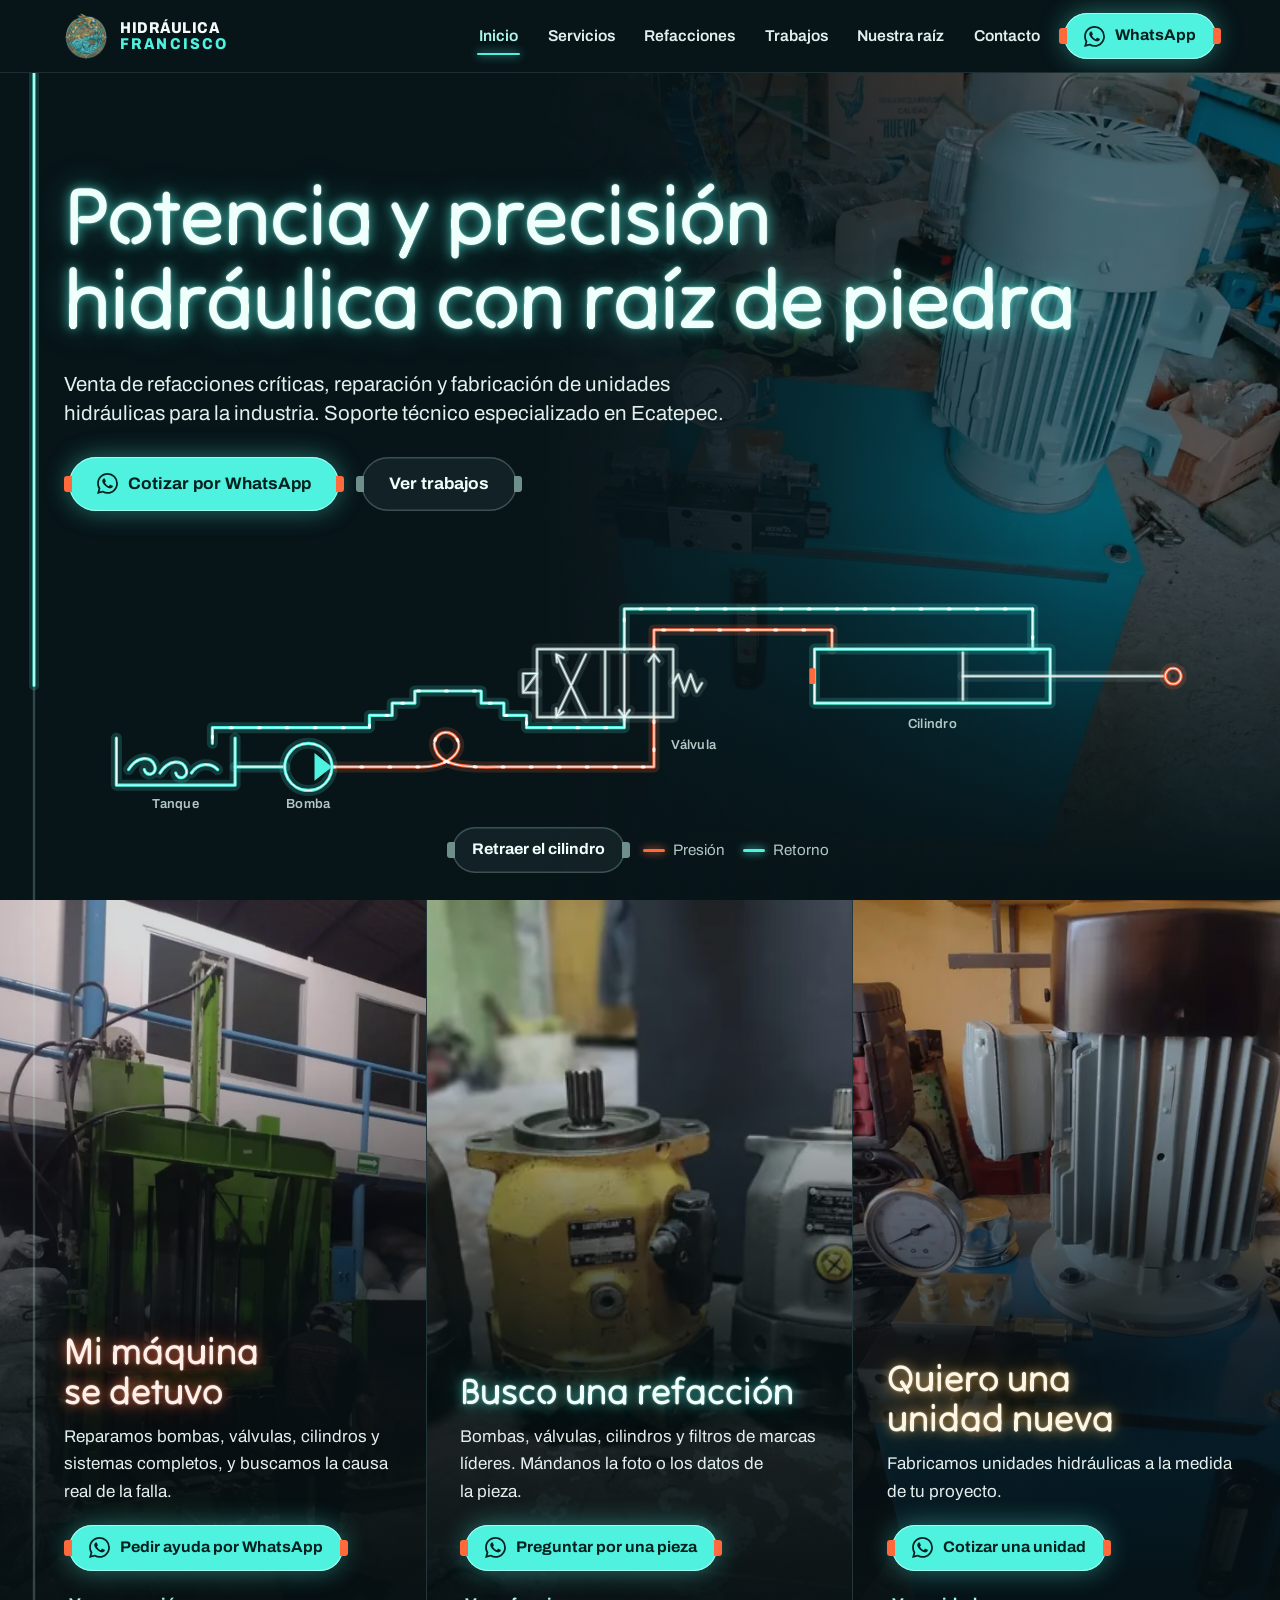
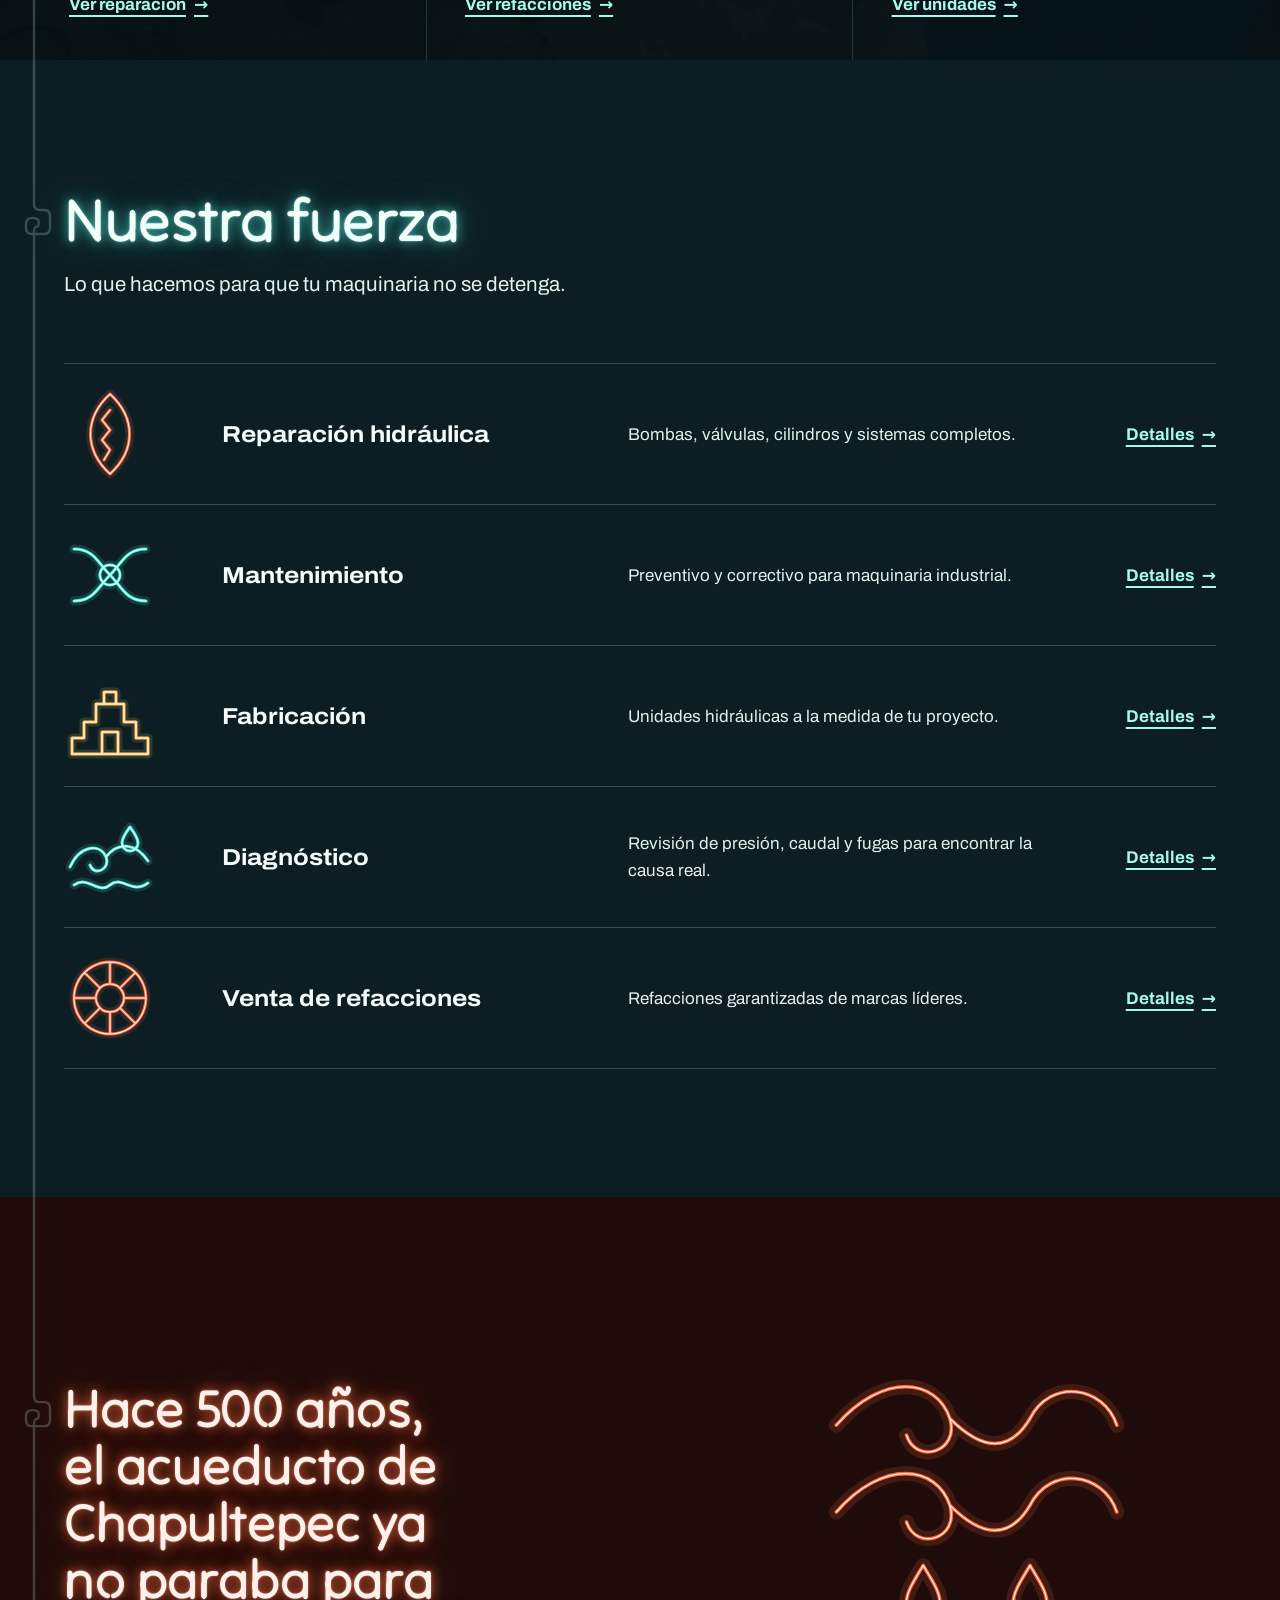
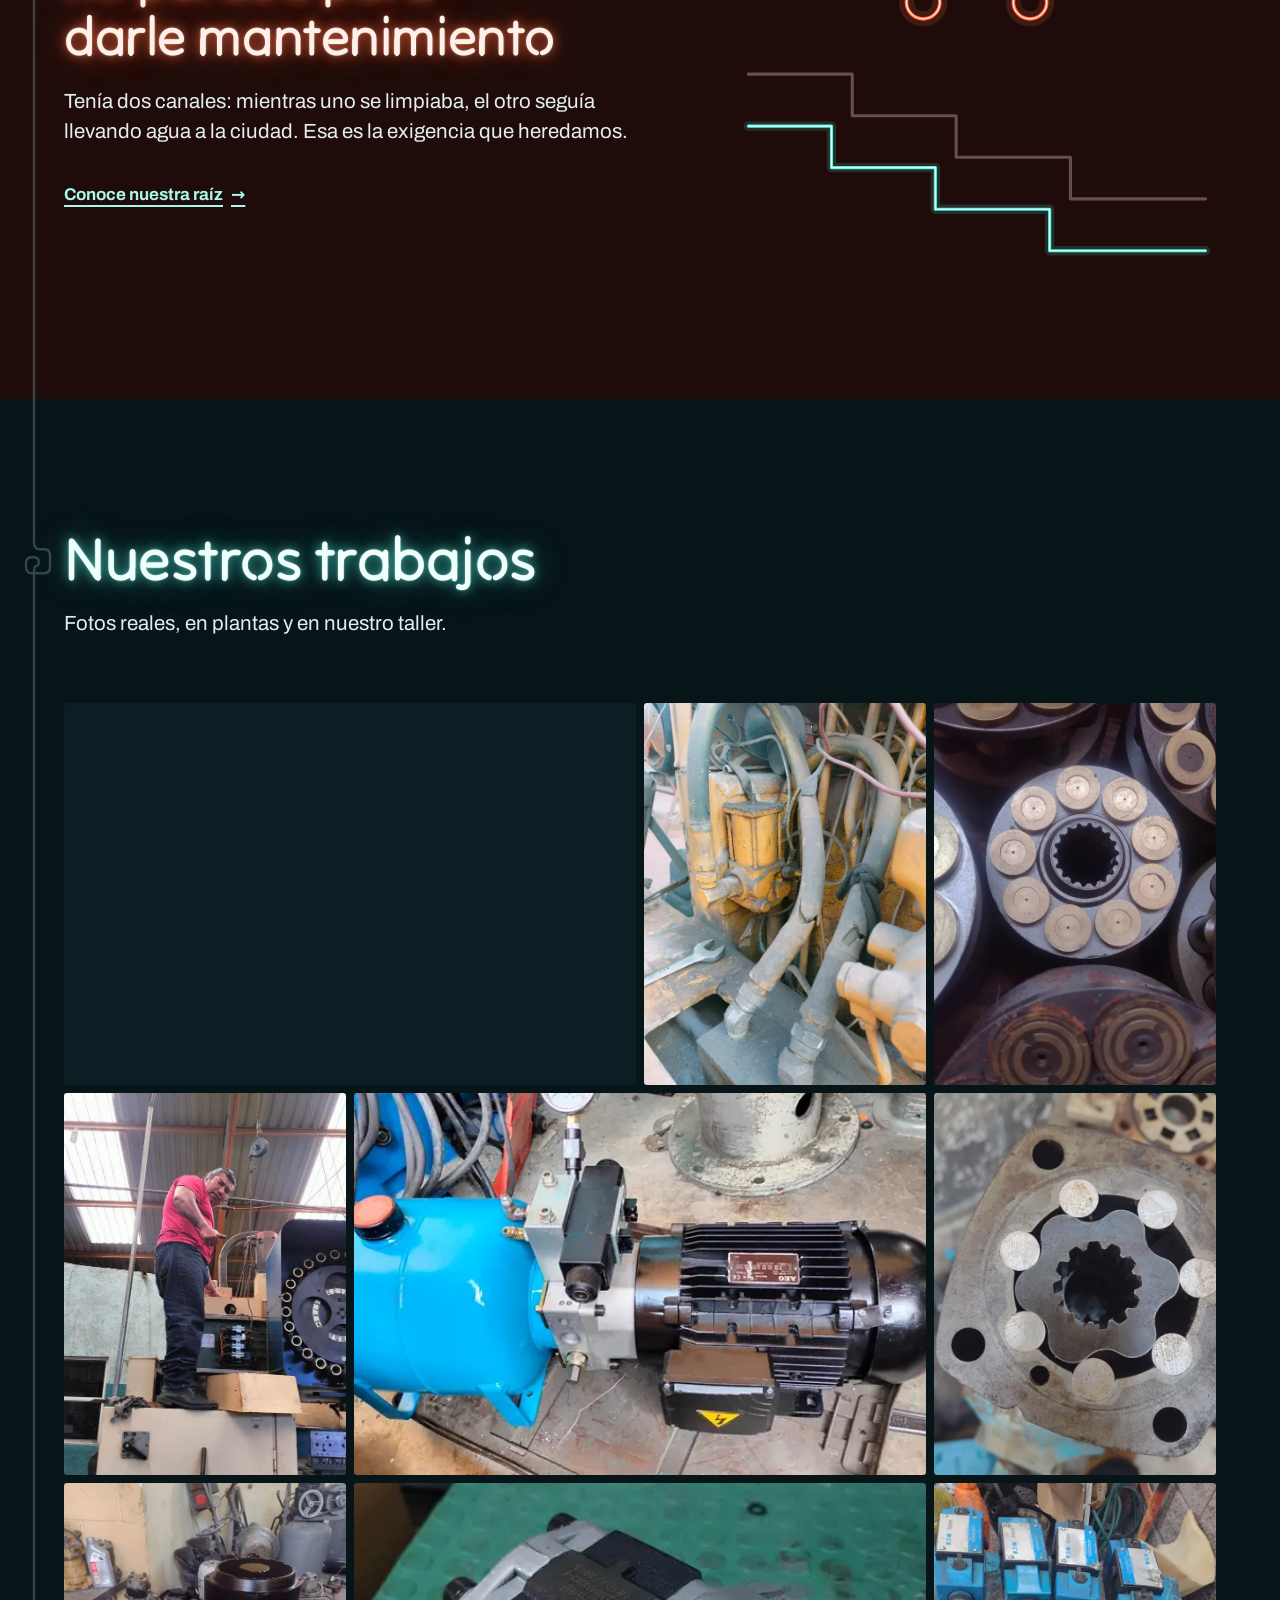
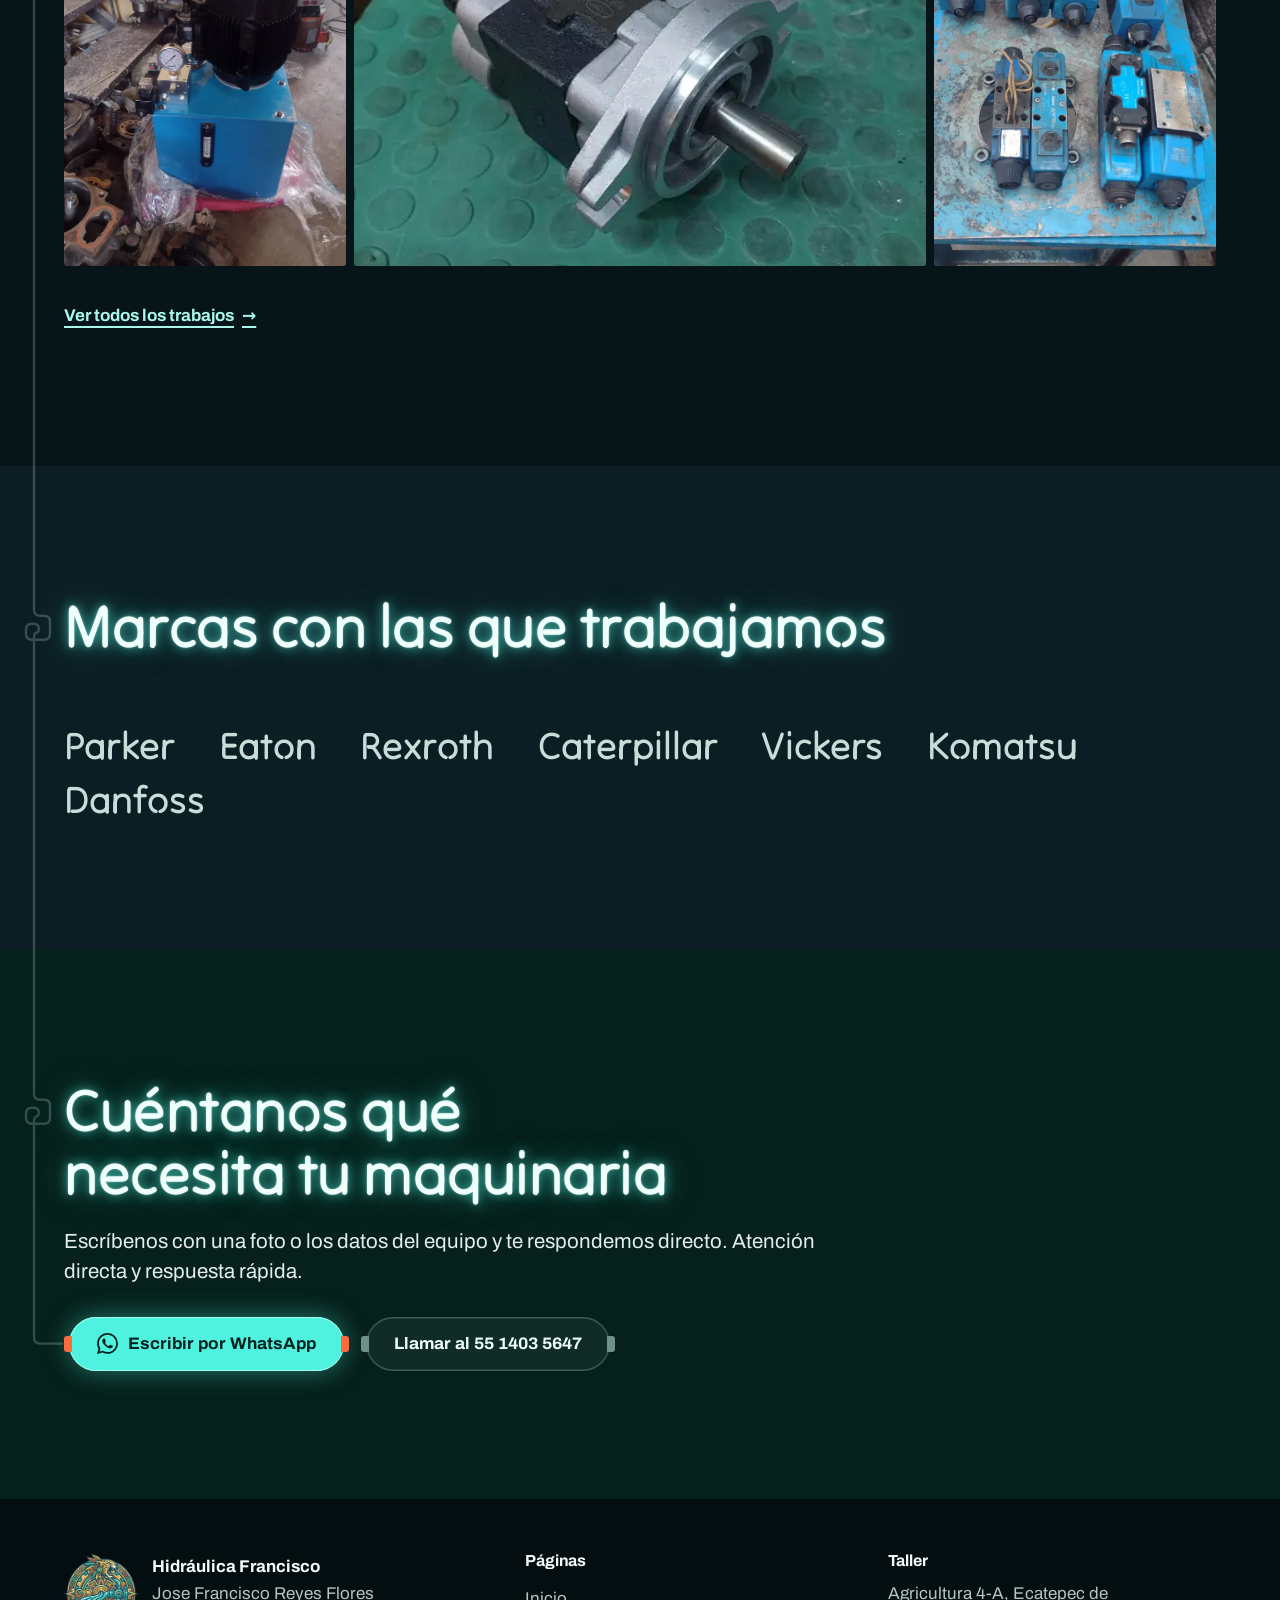
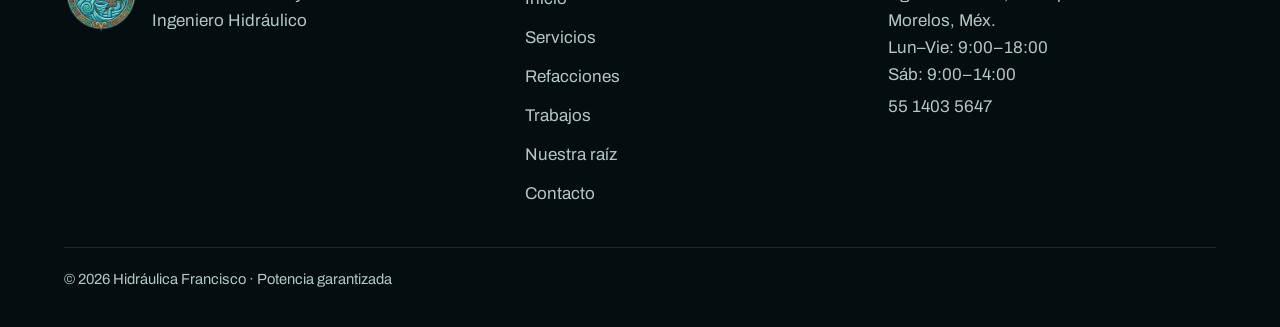
==== commit d9372e8b: "Corrige errores del rediseño de neón prehispánico - El formulario abre WhatsApp una sola vez y conse" ====
--- a/index.html
+++ b/index.html
@@ -38,11 +38,11 @@
     <p class="entrada">Venta de refacciones críticas, reparación y fabricación de unidades hidráulicas para la industria. Soporte técnico especializado en Ecatepec.</p>
     <div class="acciones"><a class="btn btn-gas" href="https://wa.me/5215514035647?text=Hola%2C%20me%20gustar%C3%ADa%20cotizar%20un%20proyecto" target="_blank" rel="noopener"><svg viewBox="0 0 24 24" aria-hidden="true"><path d="M17.472 14.382c-.297-.149-1.758-.867-2.03-.967-.273-.099-.471-.148-.67.15-.197.297-.767.966-.94 1.164-.173.199-.347.223-.644.075-.297-.15-1.255-.463-2.39-1.475-.883-.788-1.48-1.761-1.653-2.059-.173-.297-.018-.458.13-.606.134-.133.298-.347.446-.52.149-.174.198-.298.298-.497.099-.198.05-.371-.025-.52-.075-.149-.669-1.612-.916-2.207-.242-.579-.487-.5-.669-.51-.173-.008-.371-.01-.57-.01-.198 0-.52.074-.792.372-.272.297-1.04 1.016-1.04 2.479 0 1.462 1.065 2.875 1.213 3.074.149.198 2.096 3.2 5.077 4.487.709.306 1.262.489 1.694.625.712.227 1.36.195 1.871.118.571-.085 1.758-.719 2.006-1.413.248-.694.248-1.289.173-1.413-.074-.124-.272-.198-.57-.347m-5.421 7.403h-.004a9.87 9.87 0 01-5.031-1.378l-.361-.214-3.741.982.998-3.648-.235-.374a9.86 9.86 0 01-1.51-5.26c.001-5.45 4.436-9.884 9.888-9.884 2.64 0 5.122 1.03 6.988 2.898a9.825 9.825 0 012.893 6.994c-.003 5.45-4.437 9.884-9.885 9.884m8.413-18.297A11.815 11.815 0 0012.05 0C5.495 0 .16 5.335.157 11.892c0 2.096.547 4.142 1.588 5.945L.057 24l6.305-1.654a11.882 11.882 0 005.683 1.448h.005c6.554 0 11.89-5.335 11.893-11.893a11.821 11.821 0 00-3.48-8.413Z"/></svg>Cotizar por WhatsApp</a><a class="btn btn-vidrio" href="trabajos.html">Ver trabajos</a></div>
   </div>
-  <div class="circuito" aria-labelledby="circuito-titulo">
+  <div class="circuito" role="group" aria-labelledby="circuito-titulo">
   <h2 id="circuito-titulo" class="solo-lector">Circuito hidráulico de demostración</h2>
   <svg viewBox="0 0 1320 262" role="img" aria-label="Circuito hidráulico: tanque, bomba, válvula direccional y cilindro. El tanque lleva el glifo prehispánico del agua y la línea de retorno se dobla en forma de pirámide escalonada." class="circuito-svg">
     <g>
-      <path class="l halo c-turq " d="M642 148 V160 H530 V146 H504 V132 H478 V118 H402 V132 H376 V146 H350 V160 H170 V178"/><path class="l gas c-turq " d="M642 148 V160 H530 V146 H504 V132 H478 V118 H402 V132 H376 V146 H350 V160 H170 V178"/><path class="l nucleo" d="M642 148 V160 H530 V146 H504 V132 H478 V118 H402 V132 H376 V146 H350 V160 H170 V178"/><path class="l flujo flujo-r" d="M642 148 V160 H530 V146 H504 V132 H478 V118 H402 V132 H376 V146 H350 V160 H170 V178"/>
+      <path class="l halo c-turq " d="M642 148 V160 H530 V146 H504 V132 H478 V118 H402 V132 H376 V146 H350 V160 H170 V178"/><path class="l gas c-turq " d="M642 148 V160 H530 V146 H504 V132 H478 V118 H402 V132 H376 V146 H350 V160 H170 V178"/><path class="l nucleo" d="M642 148 V160 H530 V146 H504 V132 H478 V118 H402 V132 H376 V146 H350 V160 H170 V178"/><path class="l flujo flujo-lento" d="M642 148 V160 H530 V146 H504 V132 H478 V118 H402 V132 H376 V146 H350 V160 H170 V178"/>
       <path class="l halo c-turq " d="M196 205 H253"/><path class="l gas c-turq " d="M196 205 H253"/><path class="l nucleo" d="M196 205 H253"/>
       <path class="l halo c-rojo " d="M308 205 H410 C440 205 462 186 448 170 C436 158 416 172 428 190 C440 208 480 205 500 205 H676 V148"/><path class="l gas c-rojo " d="M308 205 H410 C440 205 462 186 448 170 C436 158 416 172 428 190 C440 208 480 205 500 205 H676 V148"/><path class="l nucleo" d="M308 205 H410 C440 205 462 186 448 170 C436 158 416 172 428 190 C440 208 480 205 500 205 H676 V148"/><path class="l flujo" d="M308 205 H410 C440 205 462 186 448 170 C436 158 416 172 428 190 C440 208 480 205 500 205 H676 V148"/>
       <path class="l halo c-rojo ln-a" d="M676 70 V48 H880 V70"/><path class="l gas c-rojo ln-a" d="M676 70 V48 H880 V70"/><path class="l nucleo" d="M676 70 V48 H880 V70"/><path class="l flujo flujo-a" d="M676 70 V48 H880 V70"/>
@@ -51,13 +51,15 @@
       <path class="l halo c-turq " d="M60 172 V226 H196 V172"/><path class="l gas c-turq " d="M60 172 V226 H196 V172"/><path class="l nucleo" d="M60 172 V226 H196 V172"/>
       <path class="l halo c-turq " d="M74 208 C84 192 100 192 104 204 C107 214 94 217 92 208 M110 212 C120 196 136 196 140 208 C143 218 130 221 128 212 M146 212 C154 200 168 200 176 208"/><path class="l gas c-turq " d="M74 208 C84 192 100 192 104 204 C107 214 94 217 92 208 M110 212 C120 196 136 196 140 208 C143 218 130 221 128 212 M146 212 C154 200 168 200 176 208"/><path class="l nucleo" d="M74 208 C84 192 100 192 104 204 C107 214 94 217 92 208 M110 212 C120 196 136 196 140 208 C143 218 130 221 128 212 M146 212 C154 200 168 200 176 208"/>
       <!-- bomba ISO -->
-      <path class="l halo c-turq " d="M280 178 A27 27 0 1 1 279.9 178 Z M280 187 L298 205 L280 223 Z"/><path class="l gas c-turq " d="M280 178 A27 27 0 1 1 279.9 178 Z M280 187 L298 205 L280 223 Z"/><path class="l nucleo" d="M280 178 A27 27 0 1 1 279.9 178 Z M280 187 L298 205 L280 223 Z"/>
+      <path class="l halo c-turq " d="M280 178 A27 27 0 1 1 279.9 178 Z"/><path class="l gas c-turq " d="M280 178 A27 27 0 1 1 279.9 178 Z"/><path class="l nucleo" d="M280 178 A27 27 0 1 1 279.9 178 Z"/><path d="M287 189 L307 205 L287 221 Z" fill="var(--turquesa)"/>
       <!-- válvula 4/2 -->
       <g class="valvula-cuerpo">
         <rect class="valvula-toque" x="536" y="60" width="168" height="98" fill="transparent" style="cursor:pointer"/>
         <path class="l halo c-vidrio " d="M542 70 H698 V148 H542 Z M620 70 V148"/><path class="l gas c-vidrio " d="M542 70 H698 V148 H542 Z M620 70 V148"/><path class="l nucleo" d="M542 70 H698 V148 H542 Z M620 70 V148"/>
-        <path class="l halo c-vidrio " d="M642 148 V76 M636 84 L642 76 L648 84 M676 76 V148 M670 140 L676 148 L682 140"/><path class="l gas c-vidrio " d="M642 148 V76 M636 84 L642 76 L648 84 M676 76 V148 M670 140 L676 148 L682 140"/><path class="l nucleo" d="M642 148 V76 M636 84 L642 76 L648 84 M676 76 V148 M670 140 L676 148 L682 140"/>
-        <path class="l halo c-vidrio " d="M564 148 L598 76 M590 80 L598 76 L599 85 M598 148 L564 76 M565 85 L564 76 L572 80"/><path class="l gas c-vidrio " d="M564 148 L598 76 M590 80 L598 76 L599 85 M598 148 L564 76 M565 85 L564 76 L572 80"/><path class="l nucleo" d="M564 148 L598 76 M590 80 L598 76 L599 85 M598 148 L564 76 M565 85 L564 76 L572 80"/>
+        <path class="l halo c-vidrio " d="M642 76 V148 M636 140 L642 148 L648 140 M676 148 V76 M670 84 L676 76 L682 84"/><path class="l gas c-vidrio " d="M642 76 V148 M636 140 L642 148 L648 140 M676 148 V76 M670 84 L676 76 L682 84"/><path class="l nucleo" d="M642 76 V148 M636 140 L642 148 L648 140 M676 148 V76 M670 84 L676 76 L682 84"/>
+        <path class="l halo c-vidrio " d="M598 76 L564 148 M564 138 L564 148 L572 142 M598 148 L564 76 M565 85 L564 76 L572 80"/><path class="l gas c-vidrio " d="M598 76 L564 148 M564 138 L564 148 L572 142 M598 148 L564 76 M565 85 L564 76 L572 80"/><path class="l nucleo" d="M598 76 L564 148 M564 138 L564 148 L572 142 M598 148 L564 76 M565 85 L564 76 L572 80"/>
+        <path class="l halo c-vidrio " d="M542 98 H526 V120 H542 M526 120 L542 98"/><path class="l gas c-vidrio " d="M542 98 H526 V120 H542 M526 120 L542 98"/><path class="l nucleo" d="M542 98 H526 V120 H542 M526 120 L542 98"/>
+        <path class="l halo c-vidrio " d="M698 109 L704 99 L711 119 L718 99 L725 119 L731 109"/><path class="l gas c-vidrio " d="M698 109 L704 99 L711 119 L718 99 L725 119 L731 109"/><path class="l nucleo" d="M698 109 L704 99 L711 119 L718 99 L725 119 L731 109"/>
       </g>
       <!-- cilindro -->
       <path class="l halo c-turq " d="M860 70 H1130 V132 H860 Z"/><path class="l gas c-turq " d="M860 70 H1130 V132 H860 Z"/><path class="l nucleo" d="M860 70 H1130 V132 H860 Z"/>
@@ -73,7 +75,7 @@
     </g>
   </svg>
   <div class="circuito-pie">
-    <button type="button" class="btn btn-vidrio btn-chico valvula-btn" aria-pressed="false"><span class="valvula-texto">Retraer el cilindro</span></button>
+    <button type="button" class="btn btn-vidrio btn-chico valvula-btn"><span class="valvula-texto">Retraer el cilindro</span></button>
     <span class="leyenda"><i class="i-rojo"></i>Presión</span>
     <span class="leyenda"><i class="i-turq"></i>Retorno</span>
     <span class="circuito-aviso solo-lector" role="status"></span>
@@ -83,7 +85,7 @@
 <section class="caminos" aria-label="Elige lo que necesitas">
   <article class="camino"><img src="img/web/Reparacion8-1400.webp" srcset="img/web/Reparacion8-640.webp 640w, img/web/Reparacion8-1400.webp 1200w" sizes="(max-width: 820px) 100vw, 33vw" width="1200" height="1600" alt="" loading="lazy" decoding="async"><h3 class="neon neon-rojo">Mi máquina se detuvo</h3><p>Reparamos bombas, válvulas, cilindros y sistemas completos, y buscamos la causa real de la falla.</p><div class="acciones"><a class="btn btn-gas btn-chico" href="https://wa.me/5215514035647?text=Hola%2C%20tengo%20una%20m%C3%A1quina%20detenida%20y%20necesito%20ayuda." target="_blank" rel="noopener"><svg viewBox="0 0 24 24" aria-hidden="true"><path d="M17.472 14.382c-.297-.149-1.758-.867-2.03-.967-.273-.099-.471-.148-.67.15-.197.297-.767.966-.94 1.164-.173.199-.347.223-.644.075-.297-.15-1.255-.463-2.39-1.475-.883-.788-1.48-1.761-1.653-2.059-.173-.297-.018-.458.13-.606.134-.133.298-.347.446-.52.149-.174.198-.298.298-.497.099-.198.05-.371-.025-.52-.075-.149-.669-1.612-.916-2.207-.242-.579-.487-.5-.669-.51-.173-.008-.371-.01-.57-.01-.198 0-.52.074-.792.372-.272.297-1.04 1.016-1.04 2.479 0 1.462 1.065 2.875 1.213 3.074.149.198 2.096 3.2 5.077 4.487.709.306 1.262.489 1.694.625.712.227 1.36.195 1.871.118.571-.085 1.758-.719 2.006-1.413.248-.694.248-1.289.173-1.413-.074-.124-.272-.198-.57-.347m-5.421 7.403h-.004a9.87 9.87 0 01-5.031-1.378l-.361-.214-3.741.982.998-3.648-.235-.374a9.86 9.86 0 01-1.51-5.26c.001-5.45 4.436-9.884 9.888-9.884 2.64 0 5.122 1.03 6.988 2.898a9.825 9.825 0 012.893 6.994c-.003 5.45-4.437 9.884-9.885 9.884m8.413-18.297A11.815 11.815 0 0012.05 0C5.495 0 .16 5.335.157 11.892c0 2.096.547 4.142 1.588 5.945L.057 24l6.305-1.654a11.882 11.882 0 005.683 1.448h.005c6.554 0 11.89-5.335 11.893-11.893a11.821 11.821 0 00-3.48-8.413Z"/></svg>Pedir ayuda por WhatsApp</a><a class="enlace" href="servicios.html">Ver reparación</a></div></article>
   <article class="camino"><img src="img/web/Piesa13-1400.webp" srcset="img/web/Piesa13-640.webp 640w, img/web/Piesa13-1400.webp 1400w" sizes="(max-width: 820px) 100vw, 33vw" width="1600" height="1200" alt="" loading="lazy" decoding="async"><h3 class="neon">Busco una refacción</h3><p>Bombas, válvulas, cilindros y filtros de marcas líderes. Mándanos la foto o los datos de la pieza.</p><div class="acciones"><a class="btn btn-gas btn-chico" href="https://wa.me/5215514035647?text=Hola%2C%20busco%20una%20refacci%C3%B3n%20hidr%C3%A1ulica." target="_blank" rel="noopener"><svg viewBox="0 0 24 24" aria-hidden="true"><path d="M17.472 14.382c-.297-.149-1.758-.867-2.03-.967-.273-.099-.471-.148-.67.15-.197.297-.767.966-.94 1.164-.173.199-.347.223-.644.075-.297-.15-1.255-.463-2.39-1.475-.883-.788-1.48-1.761-1.653-2.059-.173-.297-.018-.458.13-.606.134-.133.298-.347.446-.52.149-.174.198-.298.298-.497.099-.198.05-.371-.025-.52-.075-.149-.669-1.612-.916-2.207-.242-.579-.487-.5-.669-.51-.173-.008-.371-.01-.57-.01-.198 0-.52.074-.792.372-.272.297-1.04 1.016-1.04 2.479 0 1.462 1.065 2.875 1.213 3.074.149.198 2.096 3.2 5.077 4.487.709.306 1.262.489 1.694.625.712.227 1.36.195 1.871.118.571-.085 1.758-.719 2.006-1.413.248-.694.248-1.289.173-1.413-.074-.124-.272-.198-.57-.347m-5.421 7.403h-.004a9.87 9.87 0 01-5.031-1.378l-.361-.214-3.741.982.998-3.648-.235-.374a9.86 9.86 0 01-1.51-5.26c.001-5.45 4.436-9.884 9.888-9.884 2.64 0 5.122 1.03 6.988 2.898a9.825 9.825 0 012.893 6.994c-.003 5.45-4.437 9.884-9.885 9.884m8.413-18.297A11.815 11.815 0 0012.05 0C5.495 0 .16 5.335.157 11.892c0 2.096.547 4.142 1.588 5.945L.057 24l6.305-1.654a11.882 11.882 0 005.683 1.448h.005c6.554 0 11.89-5.335 11.893-11.893a11.821 11.821 0 00-3.48-8.413Z"/></svg>Preguntar por una pieza</a><a class="enlace" href="refacciones.html">Ver refacciones</a></div></article>
-  <article class="camino"><img src="img/web/Unidad10-1400.webp" srcset="img/web/Unidad10-640.webp 640w, img/web/Unidad10-1400.webp 1200w" sizes="(max-width: 820px) 100vw, 33vw" width="1200" height="1600" alt="" loading="lazy" decoding="async"><h3 class="neon neon-ambar">Quiero una unidad nueva</h3><p>Fabricamos unidades hidráulicas a la medida de tu proyecto, con la presión y el caudal que necesita.</p><div class="acciones"><a class="btn btn-gas btn-chico" href="https://wa.me/5215514035647?text=Hola%2C%20quiero%20cotizar%20la%20fabricaci%C3%B3n%20de%20una%20unidad%20hidr%C3%A1ulica." target="_blank" rel="noopener"><svg viewBox="0 0 24 24" aria-hidden="true"><path d="M17.472 14.382c-.297-.149-1.758-.867-2.03-.967-.273-.099-.471-.148-.67.15-.197.297-.767.966-.94 1.164-.173.199-.347.223-.644.075-.297-.15-1.255-.463-2.39-1.475-.883-.788-1.48-1.761-1.653-2.059-.173-.297-.018-.458.13-.606.134-.133.298-.347.446-.52.149-.174.198-.298.298-.497.099-.198.05-.371-.025-.52-.075-.149-.669-1.612-.916-2.207-.242-.579-.487-.5-.669-.51-.173-.008-.371-.01-.57-.01-.198 0-.52.074-.792.372-.272.297-1.04 1.016-1.04 2.479 0 1.462 1.065 2.875 1.213 3.074.149.198 2.096 3.2 5.077 4.487.709.306 1.262.489 1.694.625.712.227 1.36.195 1.871.118.571-.085 1.758-.719 2.006-1.413.248-.694.248-1.289.173-1.413-.074-.124-.272-.198-.57-.347m-5.421 7.403h-.004a9.87 9.87 0 01-5.031-1.378l-.361-.214-3.741.982.998-3.648-.235-.374a9.86 9.86 0 01-1.51-5.26c.001-5.45 4.436-9.884 9.888-9.884 2.64 0 5.122 1.03 6.988 2.898a9.825 9.825 0 012.893 6.994c-.003 5.45-4.437 9.884-9.885 9.884m8.413-18.297A11.815 11.815 0 0012.05 0C5.495 0 .16 5.335.157 11.892c0 2.096.547 4.142 1.588 5.945L.057 24l6.305-1.654a11.882 11.882 0 005.683 1.448h.005c6.554 0 11.89-5.335 11.893-11.893a11.821 11.821 0 00-3.48-8.413Z"/></svg>Cotizar una unidad</a><a class="enlace" href="trabajos.html#unidades">Ver unidades</a></div></article>
+  <article class="camino"><img src="img/web/Unidad10-1400.webp" srcset="img/web/Unidad10-640.webp 640w, img/web/Unidad10-1400.webp 1200w" sizes="(max-width: 820px) 100vw, 33vw" width="1200" height="1600" alt="" loading="lazy" decoding="async"><h3 class="neon neon-ambar">Quiero una unidad nueva</h3><p>Fabricamos unidades hidráulicas a la medida de tu proyecto.</p><div class="acciones"><a class="btn btn-gas btn-chico" href="https://wa.me/5215514035647?text=Hola%2C%20quiero%20cotizar%20la%20fabricaci%C3%B3n%20de%20una%20unidad%20hidr%C3%A1ulica." target="_blank" rel="noopener"><svg viewBox="0 0 24 24" aria-hidden="true"><path d="M17.472 14.382c-.297-.149-1.758-.867-2.03-.967-.273-.099-.471-.148-.67.15-.197.297-.767.966-.94 1.164-.173.199-.347.223-.644.075-.297-.15-1.255-.463-2.39-1.475-.883-.788-1.48-1.761-1.653-2.059-.173-.297-.018-.458.13-.606.134-.133.298-.347.446-.52.149-.174.198-.298.298-.497.099-.198.05-.371-.025-.52-.075-.149-.669-1.612-.916-2.207-.242-.579-.487-.5-.669-.51-.173-.008-.371-.01-.57-.01-.198 0-.52.074-.792.372-.272.297-1.04 1.016-1.04 2.479 0 1.462 1.065 2.875 1.213 3.074.149.198 2.096 3.2 5.077 4.487.709.306 1.262.489 1.694.625.712.227 1.36.195 1.871.118.571-.085 1.758-.719 2.006-1.413.248-.694.248-1.289.173-1.413-.074-.124-.272-.198-.57-.347m-5.421 7.403h-.004a9.87 9.87 0 01-5.031-1.378l-.361-.214-3.741.982.998-3.648-.235-.374a9.86 9.86 0 01-1.51-5.26c.001-5.45 4.436-9.884 9.888-9.884 2.64 0 5.122 1.03 6.988 2.898a9.825 9.825 0 012.893 6.994c-.003 5.45-4.437 9.884-9.885 9.884m8.413-18.297A11.815 11.815 0 0012.05 0C5.495 0 .16 5.335.157 11.892c0 2.096.547 4.142 1.588 5.945L.057 24l6.305-1.654a11.882 11.882 0 005.683 1.448h.005c6.554 0 11.89-5.335 11.893-11.893a11.821 11.821 0 00-3.48-8.413Z"/></svg>Cotizar una unidad</a><a class="enlace" href="trabajos.html#unidades">Ver unidades</a></div></article>
 </section>
 <section class="seccion muro-2"><div class="contenedor">
   <div class="seccion-titulo"><h2>Nuestra fuerza</h2><p class="entrada">Lo que hacemos para que tu maquinaria no se detenga.</p></div>
@@ -99,13 +101,13 @@
   <div><h2 class="neon-rojo">Hace 500 años, el acueducto de Chapultepec ya no paraba para darle mantenimiento</h2>
   <p class="entrada" style="margin-block:22px 26px">Tenía dos canales: mientras uno se limpiaba, el otro seguía llevando agua a la ciudad. Esa es la exigencia que heredamos.</p>
   <a class="enlace" href="raiz.html">Conoce nuestra raíz</a></div>
-  <svg class="canales-dibujo glifo" viewBox="0 0 460 300" role="img" aria-label="Dos canales de agua paralelos que corren por escalones: uno encendido y otro apagado.">
+  <div class="canales-arte"><svg class="glifo glifo-grande glifo-rojo" viewBox="0 0 92 92" aria-hidden="true"><path class="g-halo" d="M4 30 C18 14 34 16 38 28 C41 38 28 42 25 33 M38 28 C48 38 56 38 62 28 C68 16 84 18 88 30 M4 56 C18 40 34 42 38 54 C41 64 28 68 25 59 M38 54 C48 64 56 64 62 54 C68 42 84 44 88 56 M30 72 C33 77 35 80 35 83 A5 5 0 1 1 25 83 C25 80 27 77 30 72 Z M62 72 C65 77 67 80 67 83 A5 5 0 1 1 57 83 C57 80 59 77 62 72 Z"/><path class="g-gas" d="M4 30 C18 14 34 16 38 28 C41 38 28 42 25 33 M38 28 C48 38 56 38 62 28 C68 16 84 18 88 30 M4 56 C18 40 34 42 38 54 C41 64 28 68 25 59 M38 54 C48 64 56 64 62 54 C68 42 84 44 88 56 M30 72 C33 77 35 80 35 83 A5 5 0 1 1 25 83 C25 80 27 77 30 72 Z M62 72 C65 77 67 80 67 83 A5 5 0 1 1 57 83 C57 80 59 77 62 72 Z"/><path class="g-nuc" d="M4 30 C18 14 34 16 38 28 C41 38 28 42 25 33 M38 28 C48 38 56 38 62 28 C68 16 84 18 88 30 M4 56 C18 40 34 42 38 54 C41 64 28 68 25 59 M38 54 C48 64 56 64 62 54 C68 42 84 44 88 56 M30 72 C33 77 35 80 35 83 A5 5 0 1 1 25 83 C25 80 27 77 30 72 Z M62 72 C65 77 67 80 67 83 A5 5 0 1 1 57 83 C57 80 59 77 62 72 Z"/></svg><svg class="canales-dibujo glifo" viewBox="0 40 460 220" role="img" aria-label="Dos canales de agua paralelos que corren por escalones: uno encendido y otro apagado.">
     <path d="M10 70 H110 V110 H210 V150 H320 V190 H450" stroke="rgba(255,220,205,.32)" stroke-width="3" fill="none"/>
     <path class="g-halo" d="M10 120 H90 V160 H190 V200 H300 V240 H450"/><path class="g-gas" d="M10 120 H90 V160 H190 V200 H300 V240 H450"/><path class="g-nuc" d="M10 120 H90 V160 H190 V200 H300 V240 H450"/>
-  </svg>
+  </svg></div>
 </div></section>
 <section class="seccion"><div class="contenedor">
-  <div class="seccion-titulo"><h2>Nuestros trabajos, sin retoques</h2><p class="entrada">Fotos reales de plantas y de nuestro taller, tomadas mientras se trabaja.</p></div>
+  <div class="seccion-titulo"><h2>Nuestros trabajos</h2><p class="entrada">Fotos reales, en plantas y en nuestro taller.</p></div>
   <div class="mosaico" data-galeria><button type="button" class="foto " data-src="img/web/Unidad14-1400.webp" data-alt="Unidad hidráulica turquesa terminada, con manómetro y válvula" style="grid-column:span 6;grid-row:span 4"><span class="solo-lector">Ampliar: Unidad hidráulica turquesa terminada, con manómetro y válvula</span><img src="img/web/Unidad14-1400.webp" srcset="img/web/Unidad14-640.webp 640w, img/web/Unidad14-1400.webp 1400w" sizes="(max-width: 820px) 100vw, 33vw" width="1600" height="1200" alt="" loading="lazy" decoding="async"></button><button type="button" class="foto " data-src="img/web/Reparacion3-1400.webp" data-alt="Mangueras y bomba en el sistema hidráulico de una máquina" style="grid-column:span 3;grid-row:span 4"><span class="solo-lector">Ampliar: Mangueras y bomba en el sistema hidráulico de una máquina</span><img src="img/web/Reparacion3-1400.webp" srcset="img/web/Reparacion3-640.webp 640w, img/web/Reparacion3-1400.webp 1200w" sizes="(max-width: 820px) 100vw, 33vw" width="1200" height="1600" alt="" loading="lazy" decoding="async"></button><button type="button" class="foto " data-src="img/web/Piesa11-1400.webp" data-alt="Grupo rotativo y pistones de una bomba, desarmados" style="grid-column:span 3;grid-row:span 4"><span class="solo-lector">Ampliar: Grupo rotativo y pistones de una bomba, desarmados</span><img src="img/web/Piesa11-1400.webp" srcset="img/web/Piesa11-640.webp 640w, img/web/Piesa11-1400.webp 900w" sizes="(max-width: 820px) 100vw, 33vw" width="900" height="1600" alt="" loading="lazy" decoding="async"></button><button type="button" class="foto " data-src="img/web/Reparacion1-1400.webp" data-alt="Técnico trabajando en lo alto de una máquina en planta" style="grid-column:span 3;grid-row:span 4"><span class="solo-lector">Ampliar: Técnico trabajando en lo alto de una máquina en planta</span><img src="img/web/Reparacion1-1400.webp" srcset="img/web/Reparacion1-640.webp 640w, img/web/Reparacion1-1400.webp 902w" sizes="(max-width: 820px) 100vw, 33vw" width="902" height="1600" alt="" loading="lazy" decoding="async"></button><button type="button" class="foto " data-src="img/web/Unidad5-1400.webp" data-alt="Unidad con tanque azul, motor y válvula" style="grid-column:span 6;grid-row:span 4"><span class="solo-lector">Ampliar: Unidad con tanque azul, motor y válvula</span><img src="img/web/Unidad5-1400.webp" srcset="img/web/Unidad5-640.webp 640w, img/web/Unidad5-1400.webp 1400w" sizes="(max-width: 820px) 100vw, 33vw" width="1600" height="902" alt="" loading="lazy" decoding="async"></button><button type="button" class="foto " data-src="img/web/Reparacion6-1400.webp" data-alt="Interior de una bomba durante la reparación" style="grid-column:span 3;grid-row:span 4"><span class="solo-lector">Ampliar: Interior de una bomba durante la reparación</span><img src="img/web/Reparacion6-1400.webp" srcset="img/web/Reparacion6-640.webp 640w, img/web/Reparacion6-1400.webp 900w" sizes="(max-width: 820px) 100vw, 33vw" width="900" height="1600" alt="" loading="lazy" decoding="async"></button><button type="button" class="foto " data-src="img/web/Unidad11-1400.webp" data-alt="Unidad azul terminada, con manómetro y motor negro" style="grid-column:span 3;grid-row:span 4"><span class="solo-lector">Ampliar: Unidad azul terminada, con manómetro y motor negro</span><img src="img/web/Unidad11-1400.webp" srcset="img/web/Unidad11-640.webp 640w, img/web/Unidad11-1400.webp 1200w" sizes="(max-width: 820px) 100vw, 33vw" width="1200" height="1600" alt="" loading="lazy" decoding="async"></button><button type="button" class="foto " data-src="img/web/Piesa12-1400.webp" data-alt="Bomba de engranes sobre un tapete verde de taller" style="grid-column:span 6;grid-row:span 4"><span class="solo-lector">Ampliar: Bomba de engranes sobre un tapete verde de taller</span><img src="img/web/Piesa12-1400.webp" srcset="img/web/Piesa12-640.webp 640w, img/web/Piesa12-1400.webp 1400w" sizes="(max-width: 820px) 100vw, 33vw" width="1599" height="899" alt="" loading="lazy" decoding="async"></button><button type="button" class="foto " data-src="img/web/Piesa10-1400.webp" data-alt="Seis válvulas solenoides azules sobre un banco de trabajo" style="grid-column:span 3;grid-row:span 4"><span class="solo-lector">Ampliar: Seis válvulas solenoides azules sobre un banco de trabajo</span><img src="img/web/Piesa10-1400.webp" srcset="img/web/Piesa10-640.webp 640w, img/web/Piesa10-1400.webp 900w" sizes="(max-width: 820px) 100vw, 33vw" width="900" height="1600" alt="" loading="lazy" decoding="async"></button></div>
   <p style="margin-top:28px"><a class="enlace" href="trabajos.html">Ver todos los trabajos</a></p>
 </div></section>
--- a/style.css
+++ b/style.css
@@ -135,6 +135,7 @@
 .circuito .nucleo { stroke-width: 1.15; stroke: #fff; opacity: .92; }
 .circuito .flujo { stroke-width: 3; stroke: #fff; stroke-dasharray: 2 26; opacity: .85; animation: flujo 1s linear infinite; }
 .circuito .flujo-r { animation-direction: reverse; animation-duration: 1.7s; }
+.circuito .flujo-lento { animation-duration: 1.7s; }
 .pausado .flujo { animation-play-state: paused; }
 @keyframes flujo { to { stroke-dashoffset: -28; } }
 .c-turq { stroke: var(--turquesa); }
@@ -157,6 +158,7 @@
 .caminos { display: grid; grid-template-columns: repeat(3, 1fr); background: var(--obsidiana-2); }
 .camino { position: relative; display: grid; align-content: end; min-height: clamp(460px, 62vw, 760px); padding: clamp(22px, 2.6vw, 38px); isolation: isolate; overflow: hidden; border-right: 1px solid var(--vidrio-2); }
 .camino:last-child { border-right: 0; }
+.camino:first-child { padding-left: max(var(--margen), calc((100vw - var(--ancho)) / 2)); }
 .camino > img { position: absolute; inset: 0; z-index: -2; width: 100%; height: 100%; object-fit: cover; transition: transform .4s var(--curva); }
 .camino::before { content: ""; position: absolute; inset: 0; z-index: -1; background: linear-gradient(0deg, rgba(5,15,18,.97) 8%, rgba(5,15,18,.82) 42%, rgba(5,15,18,.16) 78%); }
 .camino h3 { font-family: "Tilt Neon", sans-serif; font-stretch: 100%; font-weight: 400; font-size: clamp(1.9rem, 2.9vw, 2.75rem); line-height: 1.08; margin-bottom: 12px; }
@@ -180,6 +182,13 @@
 .canales { display: grid; grid-template-columns: minmax(0, 1.25fr) minmax(0, 1fr); gap: clamp(32px, 6vw, 96px); align-items: center; }
 .canales h2 { font-size: clamp(2.1rem, 4.2vw, 3.9rem); }
 .canales-dibujo { width: 100%; height: auto; overflow: visible; }
+.canales-arte { display: grid; justify-items: center; gap: 10px; }
+.glifo-grande { width: clamp(180px, 24vw, 330px); height: auto; aspect-ratio: 1; }
+.glifo-grande path { vector-effect: non-scaling-stroke; }
+.glifo-grande .g-halo { stroke-width: 15; }
+.glifo-grande .g-gas { stroke-width: 3.6; }
+.glifo-grande .g-nuc { stroke-width: 1.2; }
+.pagina-cab > .glifo-grande { position: absolute; z-index: -1; top: 50%; right: max(var(--margen), calc((100vw - var(--ancho)) / 2)); margin-top: calc(clamp(180px, 24vw, 330px) / -2); }
 
 /* ---------- Galería ---------- */
 .mosaico { display: grid; grid-template-columns: repeat(12, 1fr); grid-auto-rows: clamp(60px, 7vw, 104px); grid-auto-flow: dense; gap: 8px; }
@@ -204,8 +213,8 @@
 
 /* ---------- Encabezado de páginas interiores ---------- */
 .pagina-cab { position: relative; padding-block: clamp(50px, 8vw, 110px) clamp(40px, 6vw, 80px); background: var(--muro); overflow: clip; isolation: isolate; }
-.pagina-cab h1 { font-size: clamp(2.5rem, 6vw, 5.4rem); max-width: 14em; margin-bottom: 20px; }
-.pagina-cab .entrada { max-width: 42em; }
+.pagina-cab h1 { font-size: clamp(2.5rem, 5.4vw, 5rem); max-width: min(11.5em, 66%); margin-bottom: 20px; }
+.pagina-cab .entrada { max-width: min(42em, 62%); }
 .pagina-cab .acciones { margin-top: 28px; }
 .greca { display: block; width: 100%; height: 26px; overflow: hidden; }
 .greca path { fill: none; stroke: var(--presion); stroke-width: 2.4; stroke-linejoin: round; stroke-linecap: round; }
@@ -326,6 +335,9 @@
   .portada-foto img { opacity: .4; object-position: 62% 40%; }
   .portada-foto::after { background: linear-gradient(0deg, var(--obsidiana) 2%, rgba(7,20,24,.44) 62%, rgba(7,20,24,.3)); }
   .caminos, .canales, .contacto, .servicio, .obra, .pie-in { grid-template-columns: minmax(0, 1fr); }
+  .camino, .camino:first-child { padding-inline: var(--margen); }
+  .pagina-cab > .glifo-grande { position: static; display: block; width: 108px; margin: 0 0 18px var(--margen); }
+  .pagina-cab h1, .pagina-cab .entrada { max-width: none; }
   .servicio:nth-child(even) .servicio-fotos { order: 0; }
   .camino { min-height: 480px; border-right: 0; border-bottom: 1px solid var(--vidrio-2); }
   .mosaico { grid-template-columns: repeat(6, 1fr); grid-auto-rows: 15vw; }
@@ -345,6 +357,7 @@
   .glifo-fila p { grid-column: 1 / -1; }
   .glifo-fila .enlace { grid-column: 1 / -1; }
   .marca span { font-size: .9rem; }
+  .canales-arte .glifo-grande { width: 170px; }
   .servicio-fotos { height: 340px; }
 }
 
